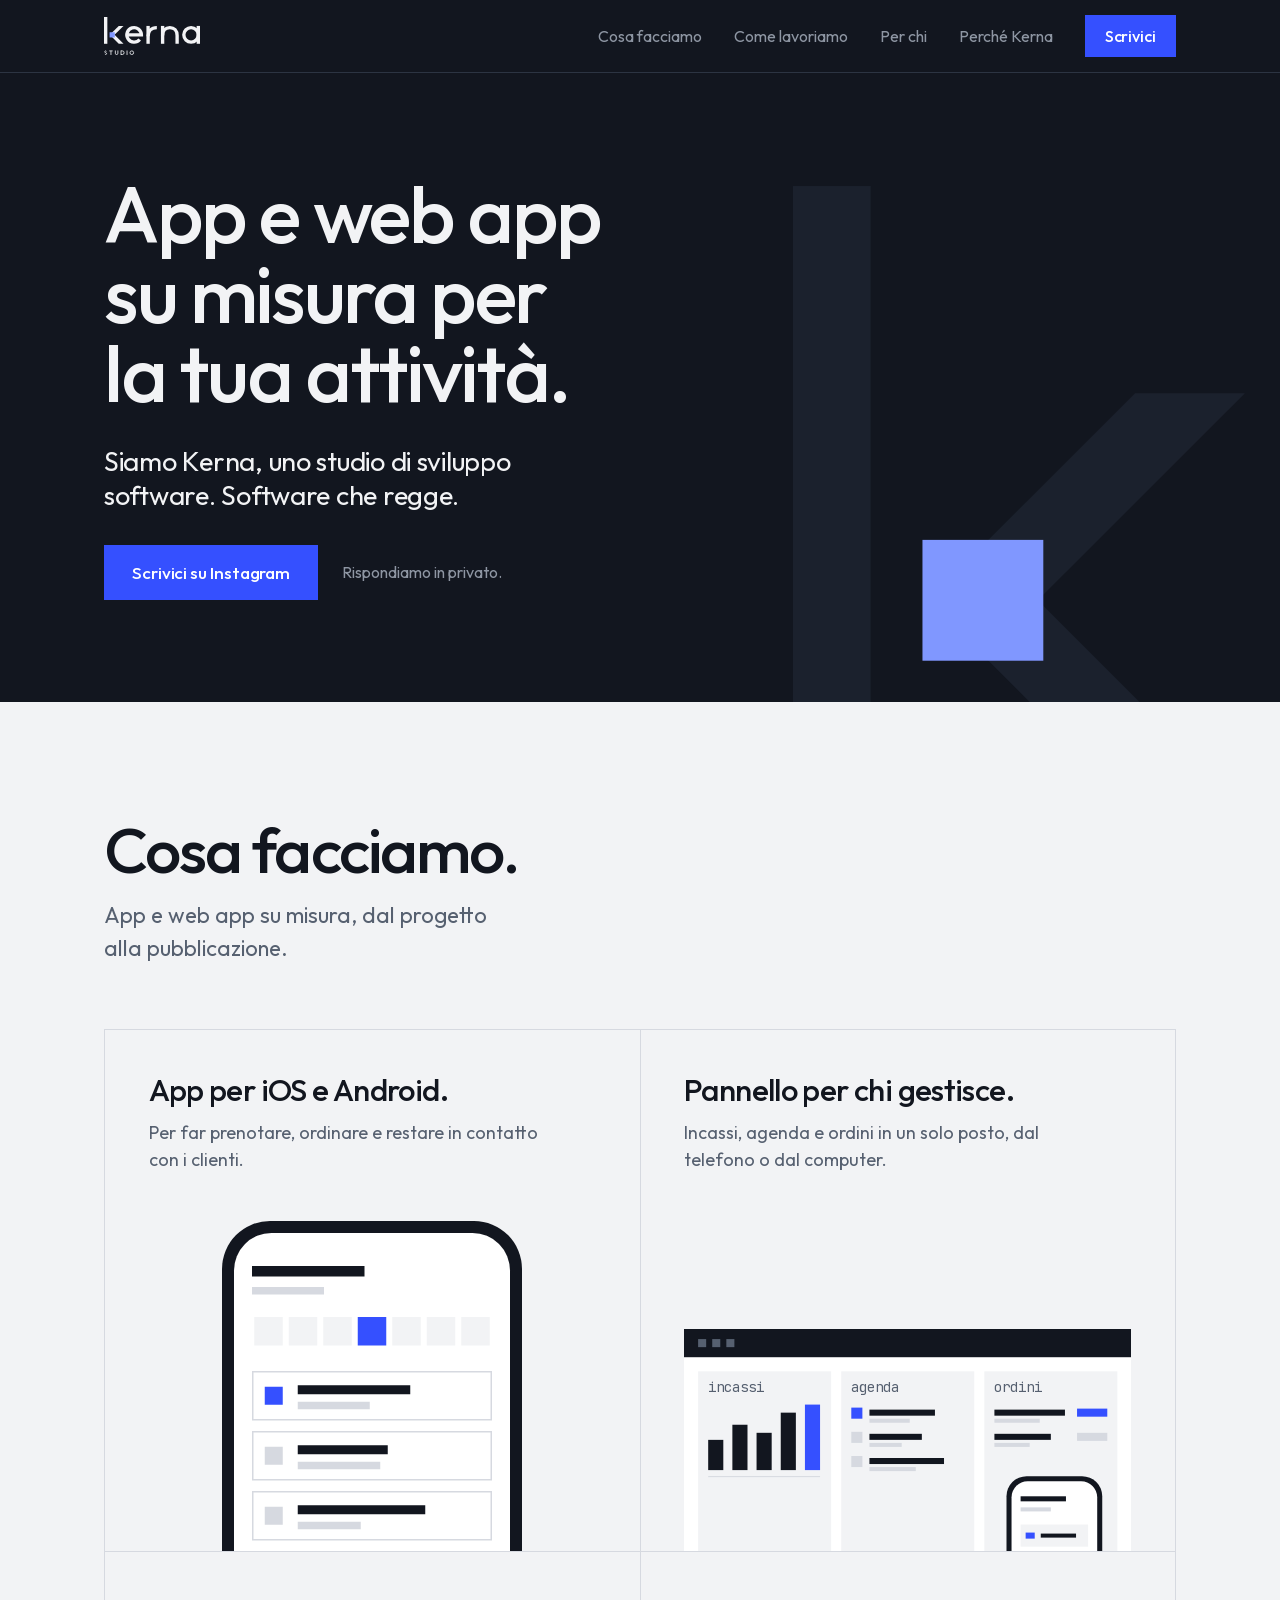
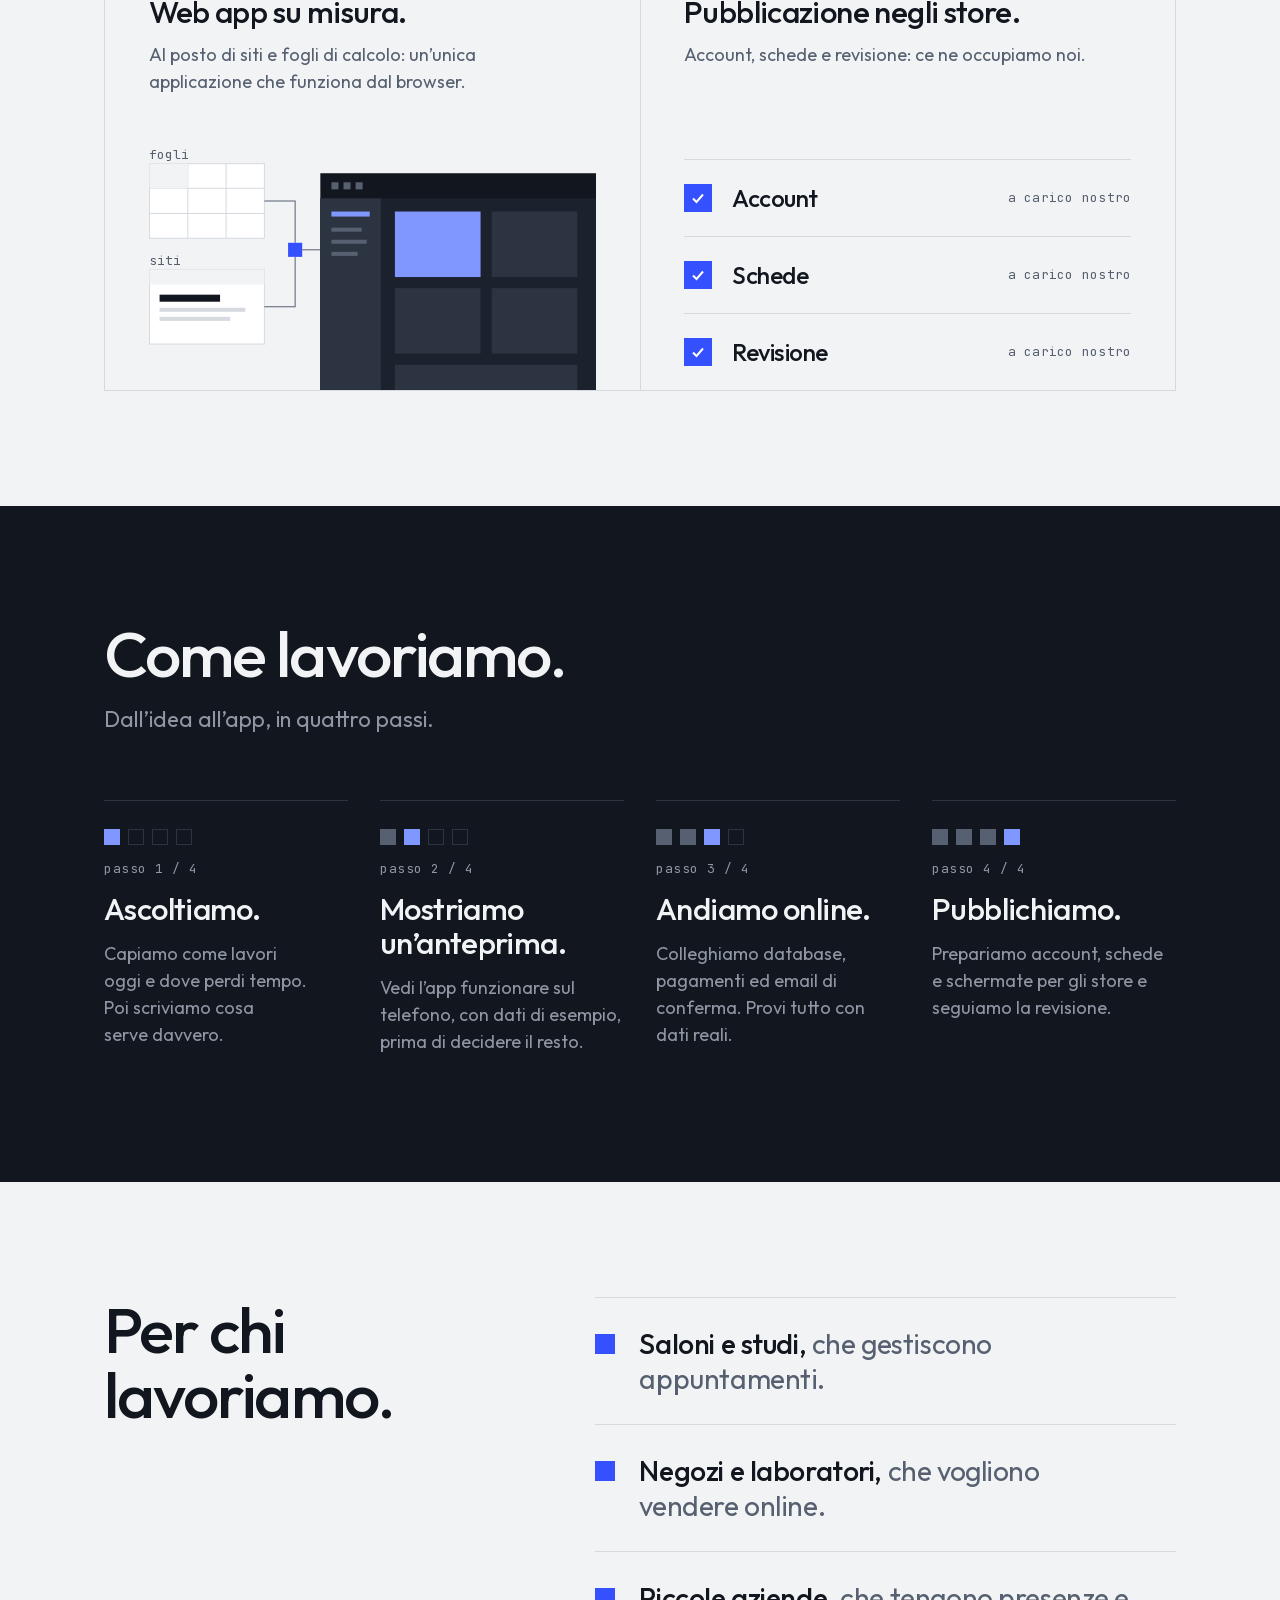
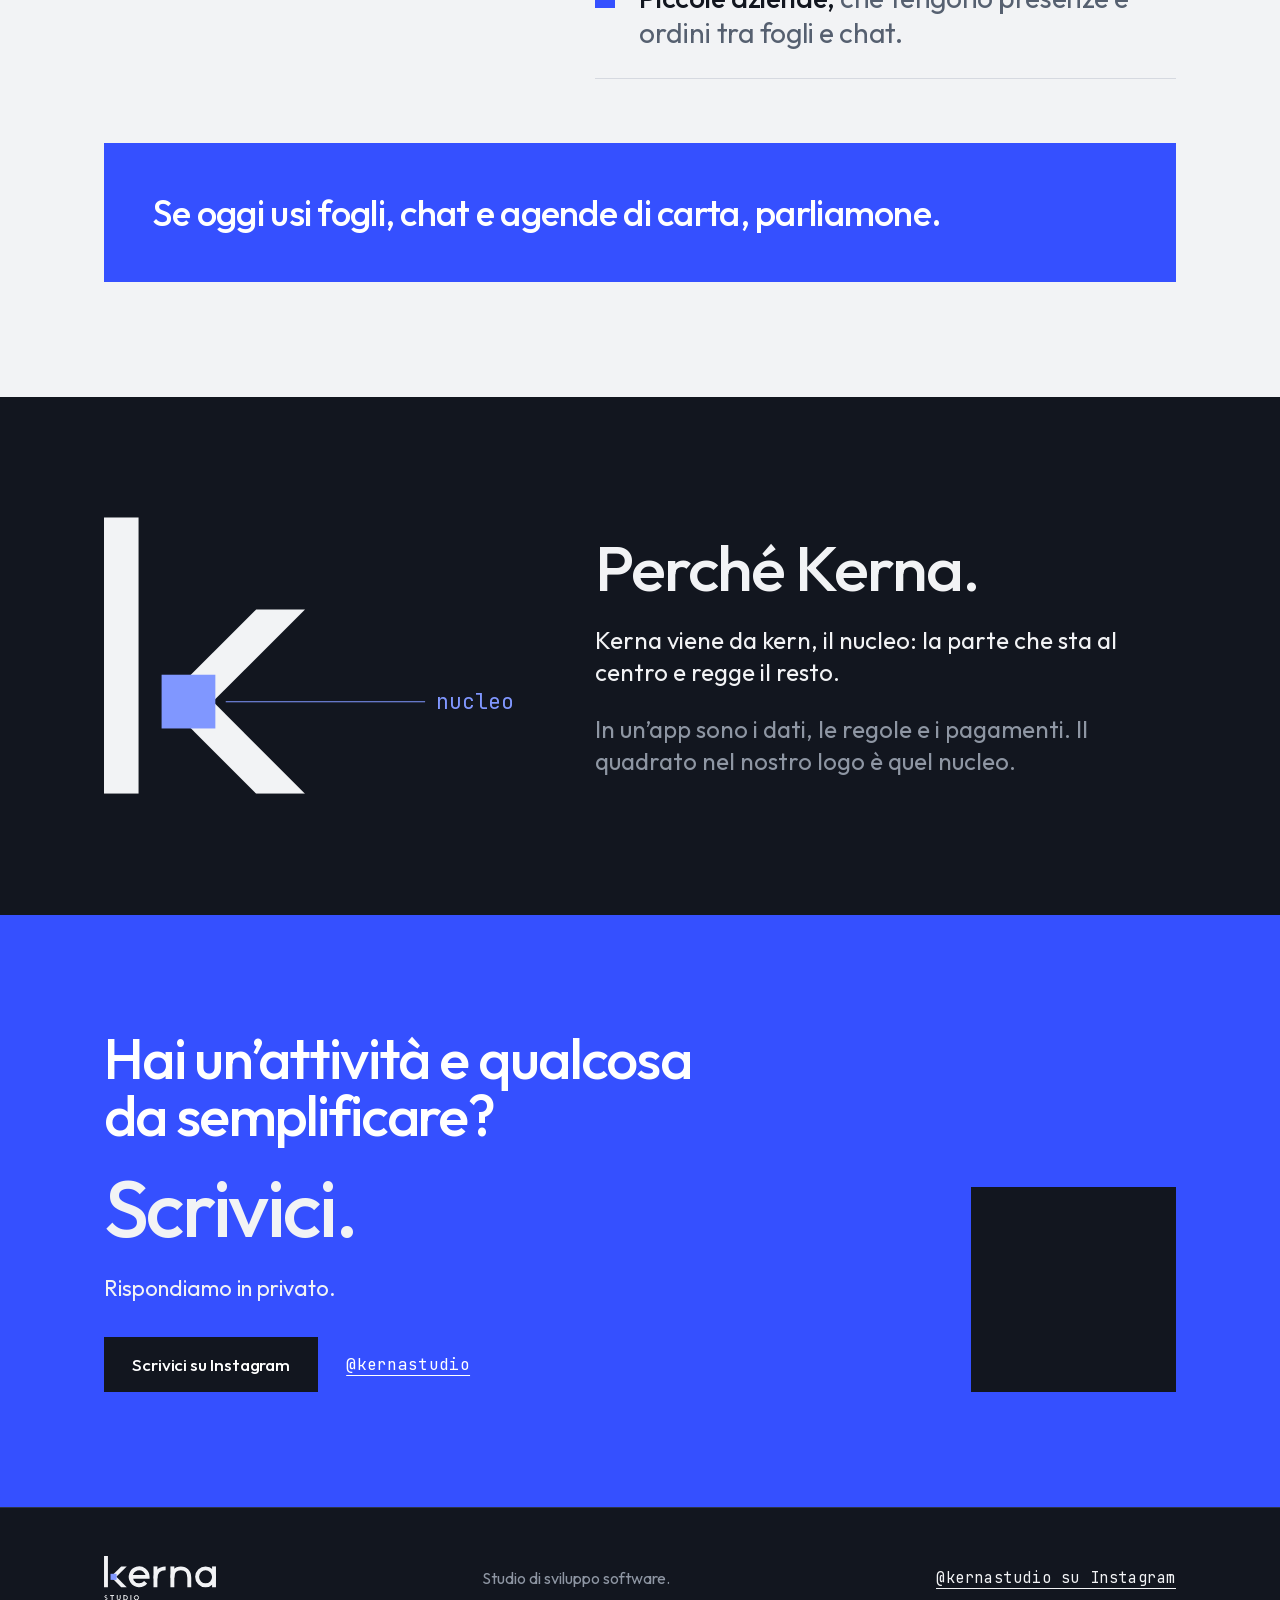
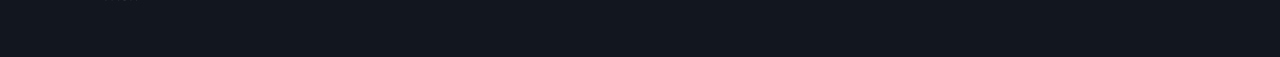
==== public/index.html @ 1bee56f5 "Sposta il sito in public/ e aggiunge la configurazione per Cloudflare Il deploy su Cloudflare (npx w" ====
<!doctype html>
<html lang="it">
<head>
<meta charset="utf-8">
<meta name="viewport" content="width=device-width, initial-scale=1">
<title>Kerna Studio · Sviluppo software</title>
<meta name="description" content="Kerna Studio è uno studio di sviluppo software. Costruiamo app e web app su misura per la tua attività.">
<meta name="theme-color" content="#12161F">
<link rel="icon" href="favicon.svg" type="image/svg+xml">
<link rel="icon" href="favicon-32.png" sizes="32x32" type="image/png">
<link rel="apple-touch-icon" href="apple-touch-icon.png">
<meta property="og:type" content="website">
<meta property="og:locale" content="it_IT">
<meta property="og:site_name" content="Kerna Studio">
<meta property="og:title" content="Kerna Studio · Sviluppo software">
<meta property="og:description" content="Kerna Studio è uno studio di sviluppo software. Costruiamo app e web app su misura per la tua attività.">
<link rel="canonical" href="https://kernastudio.com/">
<meta property="og:url" content="https://kernastudio.com/">
<meta property="og:image" content="https://kernastudio.com/og.png">
<meta property="og:image:width" content="1200">
<meta property="og:image:height" content="630">
<meta name="twitter:card" content="summary_large_image">
<link rel="preload" href="fonts/outfit-400.woff" as="font" type="font/woff" crossorigin>
<link rel="preload" href="fonts/outfit-500.woff" as="font" type="font/woff" crossorigin>
<link rel="stylesheet" href="style.css">
</head>
<body>
<svg width="0" height="0" style="position:absolute" aria-hidden="true" focusable="false">
<symbol id="k" viewBox="0 0 52.36 72">
<rect x="0" y="0" width="9" height="72" fill="currentColor"/>
<polygon points="39.64,24 52.36,24 28.36,48 15.64,48" fill="currentColor"/>
<polygon points="39.64,72 52.36,72 28.36,48 15.64,48" fill="currentColor"/>
<rect x="15" y="41" width="14" height="14" style="fill:var(--nucleo,#8097FF)"/>
</symbol>
<symbol id="logo" viewBox="0 0 258 102">
<rect x="0" y="0" width="9" height="72" fill="currentColor"/>
<polygon points="39.64,24 52.36,24 28.36,48 15.64,48" fill="currentColor"/>
<polygon points="39.64,72 52.36,72 28.36,48 15.64,48" fill="currentColor"/>
<rect x="15" y="41" width="14" height="14" style="fill:var(--nucleo,#8097FF)"/>
<path transform="translate(57 0)" d="M4.5 48H43.5A19.5 19.5 0 1 0 38.94 60.53" fill="none" stroke="currentColor" stroke-width="9"/>
<g transform="translate(114 0)"><rect x="0" y="24" width="9" height="48" fill="currentColor"/><path d="M4.5 52C4.5 38.5 12.5 28.5 28 28.5" fill="none" stroke="currentColor" stroke-width="9"/></g>
<g transform="translate(153 0)"><rect x="0" y="24" width="9" height="48" fill="currentColor"/><path d="M4.5 50C4.5 36 12.5 28.5 24 28.5C35.5 28.5 43.5 36 43.5 50V72" fill="none" stroke="currentColor" stroke-width="9"/></g>
<g transform="translate(210 0)"><circle cx="24" cy="48" r="19.5" fill="none" stroke="currentColor" stroke-width="9"/><rect x="39" y="24" width="9" height="48" fill="currentColor"/></g>
<g transform="translate(0 90)">
<g transform="translate(0 0)"><path d="M6.62 2.33A2.45 2.45 0 1 0 4.5 6A2.45 2.45 0 1 1 2.38 9.675" fill="none" stroke="currentColor" stroke-width="2.2"/></g>
<g transform="translate(14.2 0)"><path d="M0 1.1H9M4.5 1.1V12" fill="none" stroke="currentColor" stroke-width="2.2"/></g>
<g transform="translate(29.4 0)"><path d="M1.1 0V7.5A3.4 3.4 0 0 0 7.9 7.5V0" fill="none" stroke="currentColor" stroke-width="2.2"/></g>
<g transform="translate(44.6 0)"><path d="M1.1 0V12M1.1 1.1H4.5A4.9 4.9 0 0 1 4.5 10.9H1.1" fill="none" stroke="currentColor" stroke-width="2.2"/></g>
<g transform="translate(60.8 0)"><path d="M1.1 0V12" fill="none" stroke="currentColor" stroke-width="2.2"/></g>
<g transform="translate(69.2 0)"><circle cx="5.5" cy="6" r="4.9" fill="none" stroke="currentColor" stroke-width="2.2"/></g>
</g>
</symbol>
</svg>

<header class="top">
<div class="wrap bar">
<a class="brand" href="#inizio" aria-label="Kerna Studio, torna all’inizio"><svg viewBox="0 0 258 102" aria-hidden="true"><use href="#logo"/></svg></a>
<nav class="nav" aria-label="Sezioni">
<a href="#servizi">Cosa facciamo</a>
<a href="#metodo">Come lavoriamo</a>
<a href="#per-chi">Per chi</a>
<a href="#perche">Perché Kerna</a>
</nav>
<a class="btn btn-sm" href="https://ig.me/m/kernastudio" target="_blank" rel="noopener">Scrivici</a>
</div>
</header>

<main id="inizio">

<section class="hero dark" aria-labelledby="t-hero">
<div class="wrap hero-grid">
<div class="hero-copy">
<h1 id="t-hero">App e web app su misura per la tua attività.</h1>
<p class="lead">Siamo Kerna, uno studio di sviluppo software. Software che regge.</p>
<div class="actions">
<a class="btn" href="https://ig.me/m/kernastudio" target="_blank" rel="noopener">Scrivici su Instagram</a>
<span class="note">Rispondiamo in privato.</span>
</div>
</div>
<div class="hero-fig" aria-hidden="true"><svg viewBox="0 0 52.36 72"><use href="#k"/></svg></div>
</div>
</section>

<section id="servizi" class="light sec" aria-labelledby="t-servizi">
<div class="wrap">
<div class="sec-head">
<h2 id="t-servizi">Cosa facciamo.</h2>
<p class="sub">App e web app su misura, dal progetto alla pubblicazione.</p>
</div>
<div class="grid4">

<article class="svc">
<h3>App per iOS e Android.</h3>
<p>Per far prenotare, ordinare e restare in contatto con i clienti.</p>
<svg class="fig fig-phone" viewBox="0 0 400 440" aria-hidden="true">
<rect x="0" y="0" width="400" height="720" rx="64" fill="#12161F"/>
<rect x="16" y="16" width="368" height="720" rx="50" fill="#FFFFFF"/>
<rect x="40" y="60" width="150" height="14" fill="#12161F"/>
<rect x="40" y="88" width="96" height="10" fill="#D6D9E0"/>
<g fill="#F2F3F5"><rect x="43" y="128" width="38" height="38"/><rect x="89" y="128" width="38" height="38"/><rect x="135" y="128" width="38" height="38"/><rect x="181" y="128" width="38" height="38" fill="#3550FF"/><rect x="227" y="128" width="38" height="38"/><rect x="273" y="128" width="38" height="38"/><rect x="319" y="128" width="38" height="38"/></g>
<g fill="none" stroke="#D6D9E0" stroke-width="2"><rect x="41" y="201" width="318" height="64"/><rect x="41" y="281" width="318" height="64"/><rect x="41" y="361" width="318" height="64"/></g>
<rect x="57" y="221" width="24" height="24" fill="#3550FF"/><rect x="57" y="301" width="24" height="24" fill="#D6D9E0"/><rect x="57" y="381" width="24" height="24" fill="#D6D9E0"/>
<g fill="#12161F"><rect x="101" y="219" width="150" height="12"/><rect x="101" y="299" width="120" height="12"/><rect x="101" y="379" width="170" height="12"/></g>
<g fill="#D6D9E0"><rect x="101" y="241" width="96" height="10"/><rect x="101" y="321" width="110" height="10"/><rect x="101" y="401" width="84" height="10"/></g>
</svg>
</article>

<article class="svc">
<h3>Pannello per chi gestisce.</h3>
<p>Incassi, agenda e ordini in un solo posto, dal telefono o dal computer.</p>
<svg class="fig fig-wide" viewBox="0 0 888 440" aria-hidden="true">
<rect x="0" y="0" width="888" height="700" fill="#12161F"/>
<rect x="28" y="20" width="16" height="16" fill="#566070"/><rect x="56" y="20" width="16" height="16" fill="#566070"/><rect x="84" y="20" width="16" height="16" fill="#566070"/>
<rect x="0" y="56" width="888" height="700" fill="#FFFFFF"/>
<rect x="28" y="84" width="264" height="700" fill="#F2F3F5"/><rect x="312" y="84" width="264" height="700" fill="#F2F3F5"/><rect x="596" y="84" width="264" height="700" fill="#F2F3F5"/>
<g font-family="'JetBrains Mono', ui-monospace, monospace" font-size="28" fill="#566070"><text x="48" y="126">incassi</text><text x="332" y="126">agenda</text><text x="616" y="126">ordini</text></g>
<g fill="#12161F"><rect x="48" y="220" width="30" height="60"/><rect x="96" y="190" width="30" height="90"/><rect x="144" y="206" width="30" height="74"/><rect x="192" y="166" width="30" height="114"/></g>
<rect x="240" y="150" width="30" height="130" fill="#3550FF"/>
<rect x="48" y="292" width="222" height="2" fill="#D6D9E0"/>
<rect x="332" y="156" width="22" height="22" fill="#3550FF"/><rect x="332" y="204" width="22" height="22" fill="#D6D9E0"/><rect x="332" y="252" width="22" height="22" fill="#D6D9E0"/>
<g fill="#12161F"><rect x="368" y="160" width="130" height="12"/><rect x="368" y="208" width="104" height="12"/><rect x="368" y="256" width="148" height="12"/></g>
<g fill="#D6D9E0"><rect x="368" y="178" width="80" height="8"/><rect x="368" y="226" width="64" height="8"/><rect x="368" y="274" width="92" height="8"/></g>
<g fill="#12161F"><rect x="616" y="160" width="140" height="12"/><rect x="616" y="208" width="112" height="12"/></g>
<g fill="#D6D9E0"><rect x="616" y="178" width="90" height="8"/><rect x="616" y="226" width="70" height="8"/></g>
<rect x="780" y="158" width="60" height="16" fill="#3550FF"/><rect x="780" y="206" width="60" height="16" fill="#D6D9E0"/>
<g transform="translate(640 292)">
<rect x="-8" y="-8" width="206" height="700" rx="46" fill="#F2F3F5"/>
<rect x="0" y="0" width="190" height="700" rx="40" fill="#12161F"/>
<rect x="10" y="10" width="170" height="700" rx="32" fill="#FFFFFF"/>
<rect x="28" y="40" width="90" height="10" fill="#12161F"/><rect x="28" y="62" width="60" height="8" fill="#D6D9E0"/>
<rect x="28" y="96" width="134" height="44" fill="#F2F3F5"/><rect x="38" y="112" width="18" height="12" fill="#3550FF"/><rect x="68" y="114" width="70" height="8" fill="#12161F"/>
</g>
</svg>
</article>

<article class="svc">
<h3>Web app su misura.</h3>
<p>Al posto di siti e fogli di calcolo: un’unica applicazione che funziona dal browser.</p>
<svg class="fig fig-wide" viewBox="0 -20 888 490" aria-hidden="true">
<rect x="1" y="21" width="228" height="148" fill="#FFFFFF" stroke="#D6D9E0" stroke-width="2"/>
<g stroke="#D6D9E0" stroke-width="2"><path d="M1 70H229M1 120H229M77 21V169M153 21V169"/></g>
<rect x="1" y="21" width="76" height="49" fill="#F2F3F5"/>
<text x="0" y="12" font-family="'JetBrains Mono', ui-monospace, monospace" font-size="26" fill="#566070">fogli</text>
<rect x="1" y="231" width="228" height="148" fill="#FFFFFF" stroke="#D6D9E0" stroke-width="2"/>
<rect x="1" y="231" width="228" height="30" fill="#F2F3F5"/>
<rect x="21" y="281" width="120" height="14" fill="#12161F"/><rect x="21" y="307" width="170" height="8" fill="#D6D9E0"/><rect x="21" y="325" width="140" height="8" fill="#D6D9E0"/>
<text x="0" y="222" font-family="'JetBrains Mono', ui-monospace, monospace" font-size="26" fill="#566070">siti</text>
<g fill="none" stroke="#566070" stroke-width="2"><path d="M229 95H290V178"/><path d="M229 305H290V206"/><path d="M304 192H340"/></g>
<rect x="276" y="178" width="28" height="28" fill="#3550FF"/>
<rect x="340" y="40" width="548" height="500" fill="#12161F"/>
<rect x="362" y="58" width="14" height="14" fill="#566070"/><rect x="386" y="58" width="14" height="14" fill="#566070"/><rect x="410" y="58" width="14" height="14" fill="#566070"/>
<rect x="340" y="90" width="548" height="500" fill="#1B212D"/>
<rect x="340" y="90" width="120" height="500" fill="#2C3442"/>
<rect x="362" y="116" width="76" height="10" fill="#8097FF"/><rect x="362" y="148" width="60" height="8" fill="#566070"/><rect x="362" y="172" width="70" height="8" fill="#566070"/><rect x="362" y="196" width="52" height="8" fill="#566070"/>
<rect x="488" y="116" width="170" height="130" fill="#8097FF"/><rect x="680" y="116" width="170" height="130" fill="#2C3442"/>
<rect x="488" y="268" width="170" height="130" fill="#2C3442"/><rect x="680" y="268" width="170" height="130" fill="#2C3442"/>
<rect x="488" y="420" width="362" height="130" fill="#2C3442"/>
</svg>
</article>

<article class="svc">
<h3>Pubblicazione negli store.</h3>
<p>Account, schede e revisione: ce ne occupiamo noi.</p>
<ul class="checks">
<li><span class="box"><svg width="16" height="16" viewBox="0 0 16 16" aria-hidden="true"><path d="M3 8.5 6.5 12 13 4.5" fill="none" stroke="#fff" stroke-width="2"/></svg></span>Account<span class="mono">a carico nostro</span></li>
<li><span class="box"><svg width="16" height="16" viewBox="0 0 16 16" aria-hidden="true"><path d="M3 8.5 6.5 12 13 4.5" fill="none" stroke="#fff" stroke-width="2"/></svg></span>Schede<span class="mono">a carico nostro</span></li>
<li><span class="box"><svg width="16" height="16" viewBox="0 0 16 16" aria-hidden="true"><path d="M3 8.5 6.5 12 13 4.5" fill="none" stroke="#fff" stroke-width="2"/></svg></span>Revisione<span class="mono">a carico nostro</span></li>
</ul>
</article>

</div>
</div>
</section>

<section id="metodo" class="dark sec" aria-labelledby="t-metodo">
<div class="wrap">
<div class="sec-head">
<h2 id="t-metodo">Come lavoriamo.</h2>
<p class="sub">Dall’idea all’app, in quattro passi.</p>
</div>
<ol class="steps">
<li>
<div class="marks" aria-hidden="true"><i class="now"></i><i></i><i></i><i></i></div>
<span class="mono">passo 1 / 4</span>
<h3>Ascoltiamo.</h3>
<p>Capiamo come lavori oggi e dove perdi tempo. Poi scriviamo cosa serve davvero.</p>
</li>
<li>
<div class="marks" aria-hidden="true"><i class="done"></i><i class="now"></i><i></i><i></i></div>
<span class="mono">passo 2 / 4</span>
<h3>Mostriamo un’anteprima.</h3>
<p>Vedi l’app funzionare sul telefono, con dati di esempio, prima di decidere il resto.</p>
</li>
<li>
<div class="marks" aria-hidden="true"><i class="done"></i><i class="done"></i><i class="now"></i><i></i></div>
<span class="mono">passo 3 / 4</span>
<h3>Andiamo online.</h3>
<p>Colleghiamo database, pagamenti ed email di conferma. Provi tutto con dati reali.</p>
</li>
<li>
<div class="marks" aria-hidden="true"><i class="done"></i><i class="done"></i><i class="done"></i><i class="now"></i></div>
<span class="mono">passo 4 / 4</span>
<h3>Pubblichiamo.</h3>
<p>Prepariamo account, schede e schermate per gli store e seguiamo la revisione.</p>
</li>
</ol>
</div>
</section>

<section id="per-chi" class="light sec" aria-labelledby="t-perchi">
<div class="wrap two">
<h2 id="t-perchi">Per chi lavoriamo.</h2>
<ul class="who">
<li><span class="sq" aria-hidden="true"></span><p><strong>Saloni e studi,</strong> che gestiscono appuntamenti.</p></li>
<li><span class="sq" aria-hidden="true"></span><p><strong>Negozi e laboratori,</strong> che vogliono vendere online.</p></li>
<li><span class="sq" aria-hidden="true"></span><p><strong>Piccole aziende,</strong> che tengono presenze e ordini tra fogli e chat.</p></li>
</ul>
</div>
<div class="wrap"><p class="band">Se oggi usi fogli, chat e agende di carta, parliamone.</p></div>
</section>

<section id="perche" class="dark sec" aria-labelledby="t-perche">
<div class="wrap two why">
<div class="why-copy">
<h2 id="t-perche">Perché Kerna.</h2>
<p>Kerna viene da kern, il nucleo: la parte che sta al centro e regge il resto.</p>
<p>In un’app sono i dati, le regole e i pagamenti. Il quadrato nel nostro logo è quel nucleo.</p>
</div>
<div class="why-fig">
<svg viewBox="0 0 780 540" role="img" aria-label="La k di Kerna, bianca su grafite, con un quadrato azzurro all’incrocio: il nucleo">
<g transform="translate(0 10) scale(7.222)"><use href="#k" width="52.36" height="72"/></g>
<path d="M229 357H604" fill="none" stroke="#8097FF" stroke-width="2"/>
<text x="624" y="370" font-family="'JetBrains Mono', ui-monospace, monospace" font-size="40" fill="#8097FF">nucleo</text>
</svg>
</div>
</div>
</section>

<section id="contatti" class="cta sec" aria-labelledby="t-contatti">
<div class="wrap cta-grid">
<div class="cta-copy">
<h2 id="t-contatti">Hai un’attività e qualcosa da semplificare?</h2>
<p class="big">Scrivici.</p>
<p>Rispondiamo in privato.</p>
<div class="actions">
<a class="btn btn-dark" href="https://ig.me/m/kernastudio" target="_blank" rel="noopener">Scrivici su Instagram</a>
<a class="handle" href="https://www.instagram.com/kernastudio/" target="_blank" rel="noopener">@kernastudio</a>
</div>
</div>
<div class="cta-sq" aria-hidden="true"></div>
</div>
</section>

</main>

<footer class="foot dark">
<div class="wrap foot-grid">
<span class="logo"><svg viewBox="0 0 258 102" role="img" aria-label="Kerna Studio"><use href="#logo"/></svg></span>
<p>Studio di sviluppo software.</p>
<a class="mono" href="https://www.instagram.com/kernastudio/" target="_blank" rel="noopener">@kernastudio su Instagram</a>
</div>
<!-- Qui vanno ragione sociale, partita IVA e sede legale: sono obbligatorie per legge sul sito di un'attività. -->
</footer>

</body>
</html>
---- public/style.css ----
/* Kerna Studio · una pagina
   Layout: sezioni a tutta larghezza che alternano grafite e gesso (scuro, chiaro, scuro, chiaro, scuro), poi cobalto per il contatto.
   Le illustrazioni sbordano dal bordo della loro cella, come nei post. Un solo momento forte: la k grande in apertura. */
@font-face{font-family:'Outfit';font-weight:400;font-style:normal;font-display:swap;src:url(fonts/outfit-400.woff) format('woff')}
@font-face{font-family:'Outfit';font-weight:500;font-style:normal;font-display:swap;src:url(fonts/outfit-500.woff) format('woff')}
@font-face{font-family:'JetBrains Mono';font-weight:400;font-style:normal;font-display:swap;src:url(fonts/jetbrainsmono-400.woff) format('woff')}
@font-face{font-family:'JetBrains Mono';font-weight:500;font-style:normal;font-display:swap;src:url(fonts/jetbrainsmono-500.woff) format('woff')}

:root{
  --grafite:#12161F; --grafite-2:#1B212D; --grafite-3:#2C3442;
  --gesso:#F2F3F5; --bianco:#FFFFFF; --filetto:#D6D9E0;
  --acciaio:#566070; --nebbia:#8E96A3;
  --cobalto:#3550FF; --cobalto-hover:#2A43E6; --cobalto-chiaro:#8097FF;
  --display:'Outfit','Avenir Next','Segoe UI',system-ui,sans-serif;
  --mono:'JetBrains Mono',ui-monospace,'SFMono-Regular',Menlo,Consolas,monospace;
  --gutter:clamp(16px,5vw,72px);
  --max:1200px;
  --pad:clamp(64px,9vw,128px);
  color-scheme:light;
}
*,*::before,*::after{box-sizing:border-box}
html{-webkit-text-size-adjust:100%}
@media (prefers-reduced-motion:no-preference){html{scroll-behavior:smooth}}
body{margin:0;background:var(--grafite);color:var(--gesso);font-family:var(--display);font-size:1.125rem;line-height:1.5;font-weight:400;-webkit-font-smoothing:antialiased;text-rendering:optimizeLegibility}
svg{display:block}
a{color:inherit}
h1,h2,h3,p,ul,ol{margin:0}
ul,ol{padding:0;list-style:none}
:focus-visible{outline:3px solid var(--focus,var(--cobalto-chiaro));outline-offset:3px}

.wrap{max-width:var(--max);margin-inline:auto;padding-inline:var(--gutter)}
section[id]{scroll-margin-top:72px}

/* sezioni */
.dark{background:var(--grafite);color:var(--gesso);--focus:var(--cobalto-chiaro)}
.light{background:var(--gesso);color:var(--grafite);--focus:var(--cobalto)}
.sec{padding-block:var(--pad)}

h1,h2,h3{font-weight:500;letter-spacing:-0.03em;text-wrap:balance}
h1{font-size:clamp(2.5rem,6.2vw,5.5rem);line-height:1}
h2{font-size:clamp(2.25rem,5vw,4.25rem);line-height:1.02}
h3{font-size:clamp(1.5rem,2.4vw,2rem);line-height:1.1;letter-spacing:-0.02em}
p{text-wrap:pretty}
.mono{font-family:var(--mono);font-size:.8125rem;letter-spacing:.04em}

/* pulsanti */
.btn{display:inline-flex;align-items:center;justify-content:center;background:var(--cobalto);color:var(--bianco);font:500 1.0625rem/1 var(--display);letter-spacing:-0.005em;padding:19px 28px;text-decoration:none;border:0;cursor:pointer}
.btn:hover{background:var(--cobalto-hover)}
.btn-sm{padding:13px 20px;font-size:1rem}
.btn-dark{background:var(--grafite)}
.btn-dark:hover{background:var(--grafite-2)}

/* intestazione */
.top{position:sticky;top:env(safe-area-inset-top,0px);z-index:20;background:var(--grafite);border-bottom:1px solid var(--grafite-3);--focus:var(--cobalto-chiaro)}
.bar{display:flex;align-items:center;justify-content:space-between;gap:24px;min-height:72px}
.brand{display:block;color:var(--gesso);--nucleo:var(--cobalto-chiaro);line-height:0}
.brand svg{width:96px;height:auto}
.nav{display:flex;gap:32px;margin-left:auto;margin-right:8px}
.nav a{color:var(--nebbia);text-decoration:none;font-size:1rem}
.nav a:hover{color:var(--gesso)}
@media (max-width:900px){.nav{display:none}}

/* apertura */
.hero{position:relative;overflow:hidden;padding-top:clamp(48px,8vw,112px)}
.hero-grid{display:grid;grid-template-columns:minmax(0,1.25fr) minmax(0,.75fr);gap:32px 48px;align-items:end}
.hero-copy{display:flex;flex-direction:column;gap:32px;padding-bottom:clamp(56px,8vw,112px);max-width:46rem}
.hero .lead{font-size:clamp(1.25rem,2.1vw,1.75rem);line-height:1.25;color:var(--gesso);letter-spacing:-0.01em;max-width:30rem}
.hero .actions{display:flex;flex-wrap:wrap;align-items:center;gap:16px 24px}
.note{color:var(--nebbia);font-size:1rem}
.hero-fig{align-self:stretch;position:relative;min-height:380px;color:var(--grafite-2);--nucleo:var(--cobalto-chiaro)}
.hero-fig svg{position:absolute;right:-18%;top:2%;height:118%;width:auto;aspect-ratio:52.36/72}
@media (max-width:860px){
  .hero-grid{grid-template-columns:minmax(0,1fr)}
  .hero-copy{padding-bottom:40px}
  .hero-fig{min-height:300px}
  .hero-fig svg{right:-6%;top:0;height:115%}
}

/* cosa facciamo */
.sec-head{display:flex;flex-direction:column;gap:16px;max-width:44rem}
.sec-head .sub{font-size:clamp(1.125rem,1.8vw,1.375rem);color:var(--acciaio);max-width:34rem}
.dark .sec-head .sub{color:var(--nebbia)}
.grid4{display:grid;grid-template-columns:repeat(2,minmax(0,1fr));margin-top:clamp(40px,5vw,64px);border-top:1px solid var(--filetto);border-left:1px solid var(--filetto)}
.svc{display:flex;flex-direction:column;gap:12px;min-width:0;padding:clamp(24px,3.4vw,44px) clamp(20px,3.4vw,44px) 0;border-right:1px solid var(--filetto);border-bottom:1px solid var(--filetto);overflow:hidden}
.svc p{color:var(--acciaio);max-width:26rem}
.svc .fig{margin-top:auto;padding-top:36px;width:100%;height:auto;margin-inline:auto}
.svc .fig-phone{max-width:300px}
.svc .fig-wide{max-width:560px}
.checks{margin-top:auto;padding-top:36px}
.checks li{display:flex;align-items:center;gap:20px;padding:20px 0;border-top:1px solid var(--filetto);font-size:1.5rem;font-weight:500;letter-spacing:-0.02em;color:var(--grafite)}
.checks li:last-child{border-bottom:0}
.checks .box{flex:none;width:28px;height:28px;background:var(--cobalto);display:grid;place-items:center}
.checks .mono{margin-left:auto;font-weight:400;color:var(--acciaio);letter-spacing:.02em}
@media (max-width:860px){
  .grid4{grid-template-columns:minmax(0,1fr)}
}

/* come lavoriamo */
.steps{display:grid;grid-template-columns:repeat(4,minmax(0,1fr));gap:0 32px;margin-top:clamp(40px,5vw,64px)}
.steps li{display:flex;flex-direction:column;gap:14px;padding-top:28px;padding-bottom:12px;border-top:1px solid var(--grafite-3)}
.steps p{color:var(--nebbia)}
.marks{display:flex;gap:8px;align-items:center}
.marks i{width:16px;height:16px;border:1.5px solid var(--grafite-3);display:block}
.marks i.done{background:var(--acciaio);border-color:var(--acciaio)}
.marks i.now{background:var(--cobalto-chiaro);border-color:var(--cobalto-chiaro)}
.steps .mono{color:var(--nebbia)}
@media (max-width:1000px){.steps{grid-template-columns:repeat(2,minmax(0,1fr));gap:24px 32px}}
@media (max-width:560px){.steps{grid-template-columns:minmax(0,1fr)}}

/* per chi lavoriamo */
.two{display:grid;grid-template-columns:minmax(0,5fr) minmax(0,7fr);gap:40px clamp(40px,6vw,88px);align-items:start}
.who{border-top:1px solid var(--filetto)}
.who li{display:flex;align-items:flex-start;gap:24px;padding:28px 0;border-bottom:1px solid var(--filetto)}
.who .sq{flex:none;width:20px;height:20px;margin-top:.5rem;background:var(--cobalto)}
.who p{font-size:clamp(1.25rem,2.2vw,1.75rem);line-height:1.25;letter-spacing:-0.015em;color:var(--acciaio)}
.who strong{font-weight:500;color:var(--grafite)}
.band{margin-top:clamp(40px,5vw,64px);background:var(--cobalto);color:var(--bianco);padding:clamp(28px,4vw,48px);font-size:clamp(1.5rem,2.8vw,2.25rem);line-height:1.2;font-weight:500;letter-spacing:-0.02em;text-wrap:balance}
@media (max-width:860px){.two{grid-template-columns:minmax(0,1fr)}}

/* perché kerna */
.why{align-items:center}
.why-fig{color:var(--gesso);--nucleo:var(--cobalto-chiaro);order:-1}
.why-fig svg{width:100%;max-width:640px;height:auto}
.why-copy{display:flex;flex-direction:column;gap:24px;max-width:34rem}
.why-copy p{font-size:clamp(1.25rem,2vw,1.5rem);line-height:1.35;color:var(--gesso)}
.why-copy p+p{color:var(--nebbia)}
@media (max-width:860px){.why-fig{order:0}}

/* contatto */
.cta{background:var(--cobalto);color:var(--bianco);position:relative;overflow:hidden;--focus:var(--bianco)}
.cta-grid{display:grid;grid-template-columns:minmax(0,1fr) auto;gap:32px 48px;align-items:end}
.cta-copy{display:flex;flex-direction:column;gap:24px;max-width:46rem}
.cta h2{font-size:clamp(2rem,4.4vw,3.75rem)}
.cta .big{font-size:clamp(2.5rem,6.2vw,5.5rem);line-height:1;font-weight:500;letter-spacing:-0.03em}
.cta p{color:var(--gesso);font-size:clamp(1.125rem,1.8vw,1.375rem)}
.cta .actions{display:flex;flex-wrap:wrap;align-items:center;gap:16px 28px;margin-top:8px}
.handle{font-family:var(--mono);font-size:1rem;letter-spacing:.02em;color:var(--bianco);text-underline-offset:.3em}
.cta-sq{width:clamp(96px,16vw,220px);aspect-ratio:1;background:var(--grafite)}
@media (max-width:700px){.cta-grid{grid-template-columns:minmax(0,1fr)}.cta-sq{justify-self:end}}

/* piè di pagina */
.foot{padding-block:48px 56px;border-top:1px solid var(--grafite-3)}
.foot-grid{display:flex;flex-wrap:wrap;align-items:center;justify-content:space-between;gap:24px 48px}
.foot .logo{color:var(--gesso);--nucleo:var(--cobalto-chiaro)}
.foot .logo svg{width:112px;height:auto}
.foot p{color:var(--nebbia);font-size:1rem}
.foot a{color:var(--gesso);text-underline-offset:.3em}
.foot .mono{font-size:.9375rem}
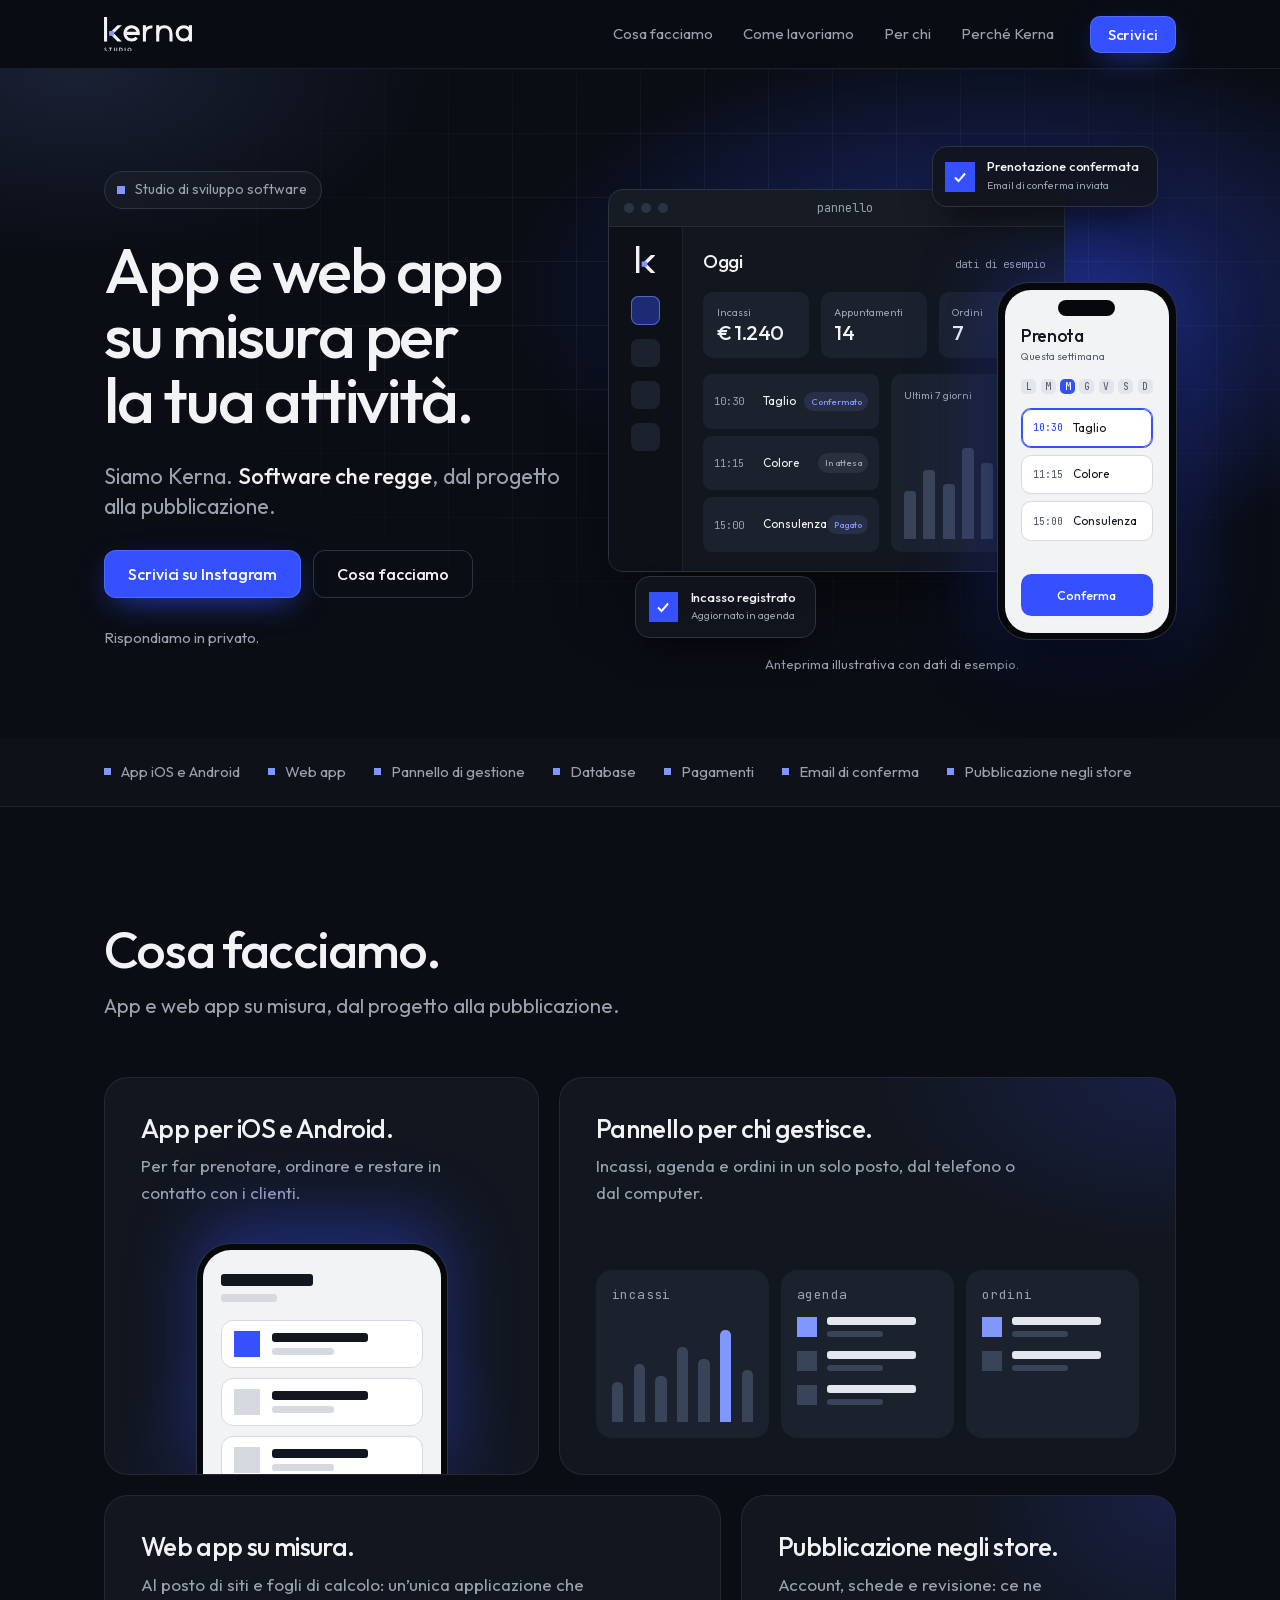
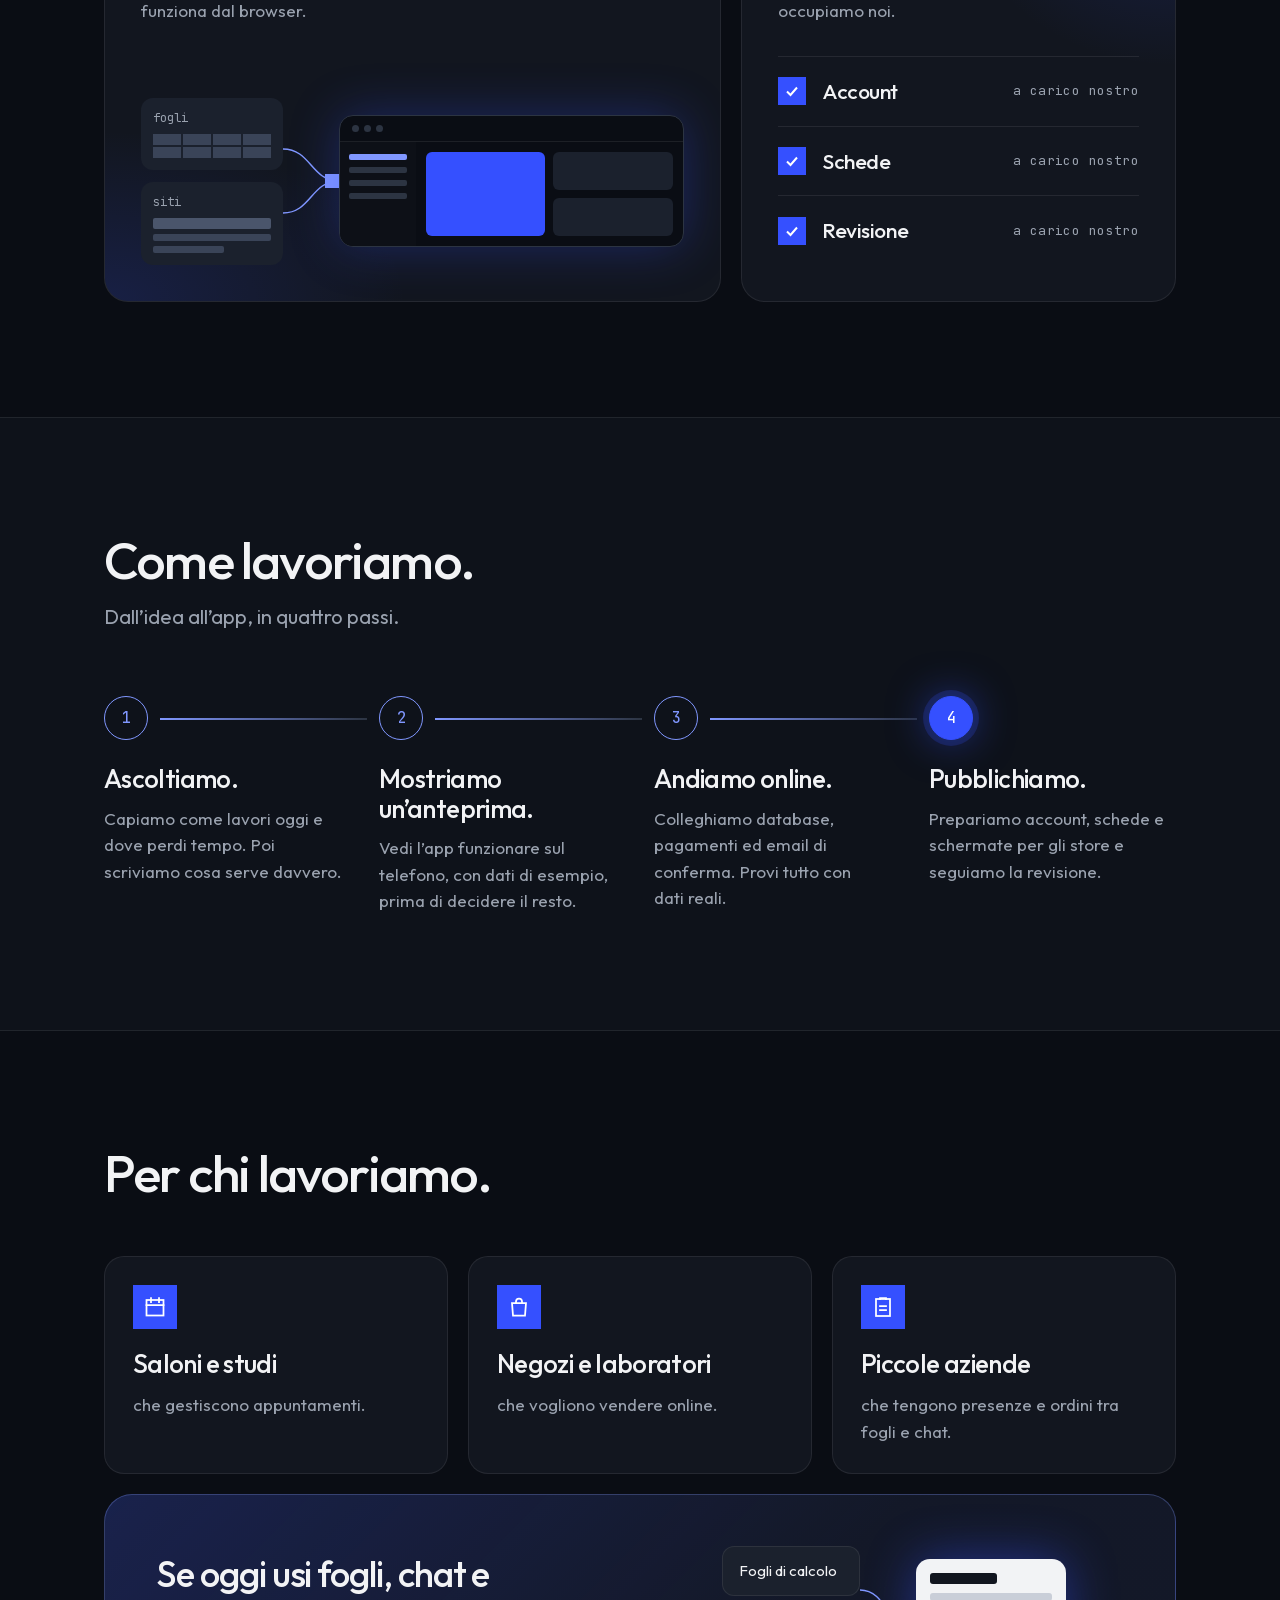
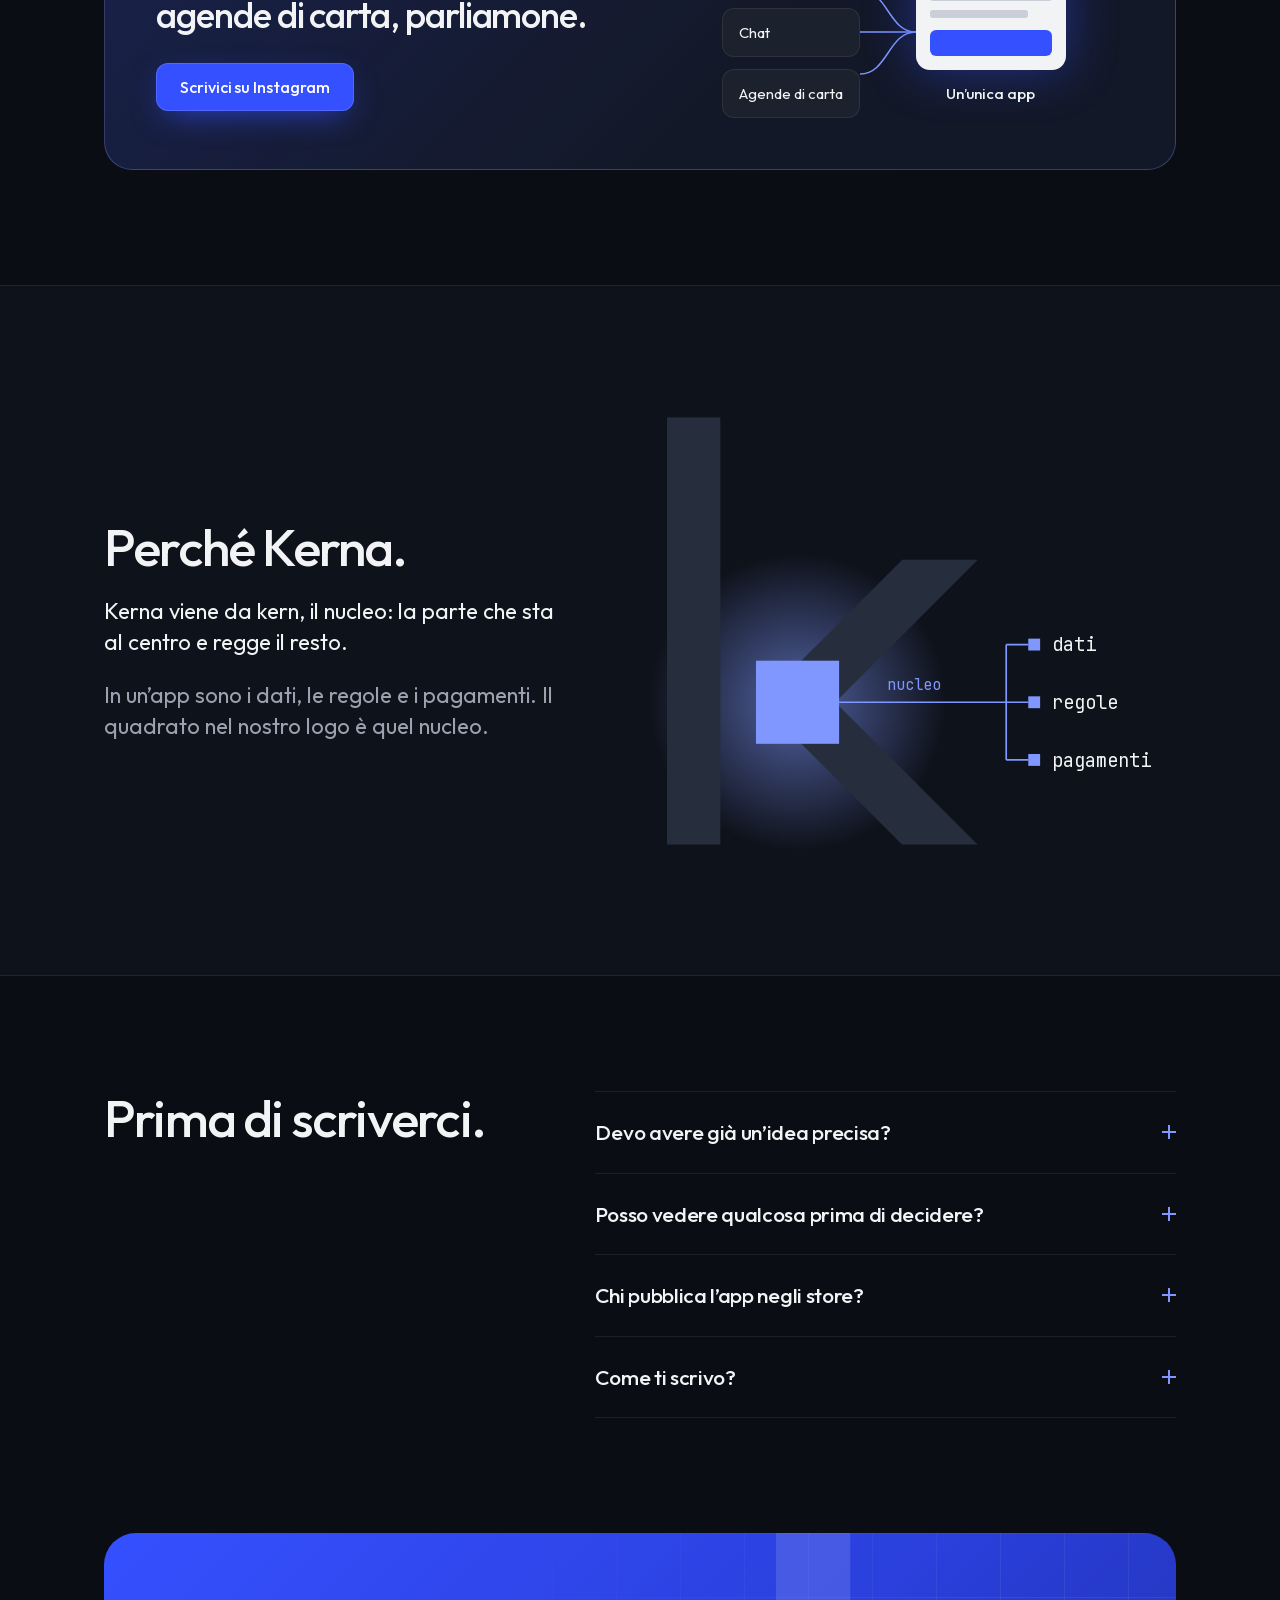
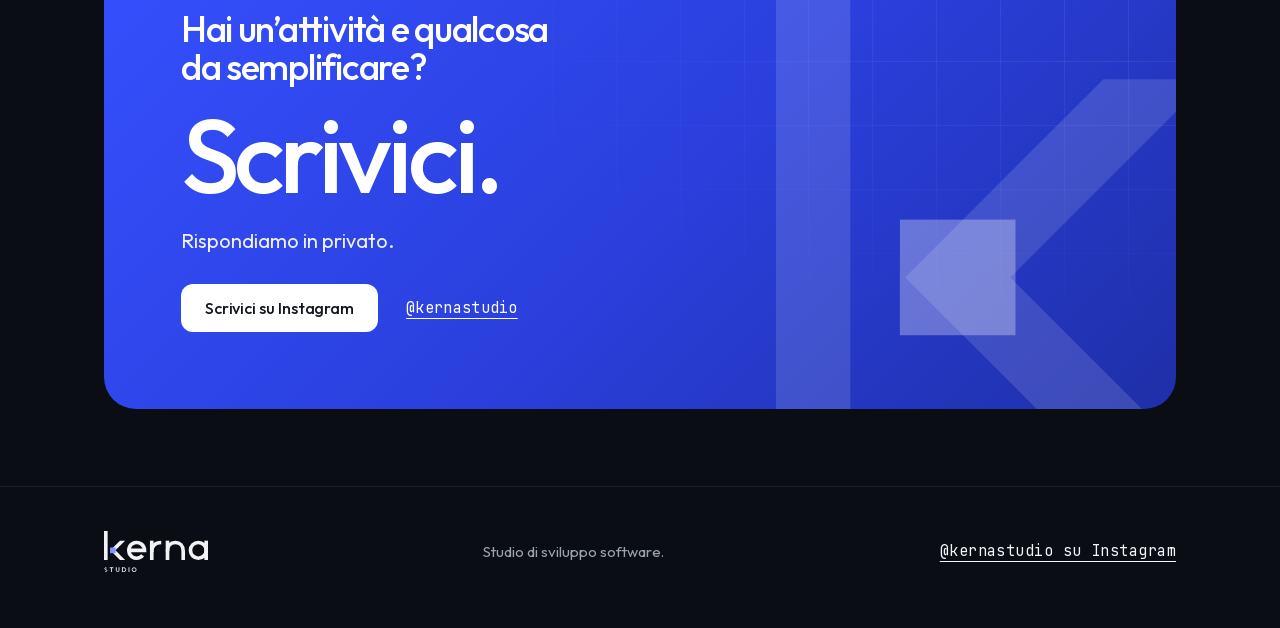
==== commit 8528402c: "Aggiunge la versione 2 del sito con design da servizi tech Nuovo layout scuro con anteprima del prod" ====
--- a/public/index.html
+++ b/public/index.html
@@ -5,7 +5,7 @@
 <meta name="viewport" content="width=device-width, initial-scale=1">
 <title>Kerna Studio · Sviluppo software</title>
 <meta name="description" content="Kerna Studio è uno studio di sviluppo software. Costruiamo app e web app su misura per la tua attività.">
-<meta name="theme-color" content="#12161F">
+<meta name="theme-color" content="#0A0D14">
 <link rel="icon" href="favicon.svg" type="image/svg+xml">
 <link rel="icon" href="favicon-32.png" sizes="32x32" type="image/png">
 <link rel="apple-touch-icon" href="apple-touch-icon.png">
@@ -14,9 +14,9 @@
 <meta property="og:site_name" content="Kerna Studio">
 <meta property="og:title" content="Kerna Studio · Sviluppo software">
 <meta property="og:description" content="Kerna Studio è uno studio di sviluppo software. Costruiamo app e web app su misura per la tua attività.">
-<link rel="canonical" href="https://kernastudio.com/">
-<meta property="og:url" content="https://kernastudio.com/">
-<meta property="og:image" content="https://kernastudio.com/og.png">
+<link rel="canonical" href="https://www.kernastudio.com/">
+<meta property="og:url" content="https://www.kernastudio.com/">
+<meta property="og:image" content="https://www.kernastudio.com/og.png">
 <meta property="og:image:width" content="1200">
 <meta property="og:image:height" content="630">
 <meta name="twitter:card" content="summary_large_image">
@@ -67,98 +67,134 @@
 
 <main id="inizio">
 
-<section class="hero dark" aria-labelledby="t-hero">
+<section class="hero" aria-labelledby="t-hero">
+<div class="hero-bg" aria-hidden="true"></div>
 <div class="wrap hero-grid">
 <div class="hero-copy">
+<p class="chip">Studio di sviluppo software</p>
 <h1 id="t-hero">App e web app su misura per la tua attività.</h1>
-<p class="lead">Siamo Kerna, uno studio di sviluppo software. Software che regge.</p>
+<p class="lead">Siamo Kerna. <strong>Software che regge</strong>, dal progetto alla pubblicazione.</p>
 <div class="actions">
 <a class="btn" href="https://ig.me/m/kernastudio" target="_blank" rel="noopener">Scrivici su Instagram</a>
-<span class="note">Rispondiamo in privato.</span>
-</div>
-</div>
-<div class="hero-fig" aria-hidden="true"><svg viewBox="0 0 52.36 72"><use href="#k"/></svg></div>
-</div>
-</section>
-
-<section id="servizi" class="light sec" aria-labelledby="t-servizi">
+<a class="btn btn-ghost" href="#servizi">Cosa facciamo</a>
+</div>
+<p class="note">Rispondiamo in privato.</p>
+</div>
+
+<div class="stage-wrap">
+<div class="stage" aria-hidden="true">
+<div class="win">
+<div class="win-bar"><i></i><i></i><i></i><span>pannello</span></div>
+<div class="win-body">
+<div class="side"><svg class="side-k" viewBox="0 0 52.36 72"><use href="#k"/></svg><b class="on"></b><b></b><b></b><b></b></div>
+<div class="win-main">
+<div class="win-head"><strong>Oggi</strong><em>dati di esempio</em></div>
+<div class="kpis">
+<div><small>Incassi</small><strong>€ 1.240</strong></div>
+<div><small>Appuntamenti</small><strong>14</strong></div>
+<div><small>Ordini</small><strong>7</strong></div>
+</div>
+<div class="win-cols">
+<ul class="agenda">
+<li><time>10:30</time><span>Taglio</span><b class="ok">Confermato</b></li>
+<li><time>11:15</time><span>Colore</span><b>In attesa</b></li>
+<li><time>15:00</time><span>Consulenza</span><b class="ok">Pagato</b></li>
+</ul>
+<div class="chart"><small>Ultimi 7 giorni</small><div class="bars"><i></i><i></i><i></i><i></i><i></i><i></i><i></i></div></div>
+</div>
+</div>
+</div>
+</div>
+
+<div class="phone"><div class="screen">
+<div class="ph-top"><b>Prenota</b><small>Questa settimana</small></div>
+<div class="days"><i>L</i><i>M</i><i class="on">M</i><i>G</i><i>V</i><i>S</i><i>D</i></div>
+<ul class="slots">
+<li class="on"><time>10:30</time><span>Taglio</span></li>
+<li><time>11:15</time><span>Colore</span></li>
+<li><time>15:00</time><span>Consulenza</span></li>
+</ul>
+<span class="ph-btn">Conferma</span>
+</div></div>
+
+<div class="float f1"><span class="sq"><svg viewBox="0 0 16 16"><path d="M3 8.5 6.5 12 13 4.5" fill="none" stroke="#fff" stroke-width="2"/></svg></span><div><strong>Prenotazione confermata</strong><small>Email di conferma inviata</small></div></div>
+<div class="float f2"><span class="sq"><svg viewBox="0 0 16 16"><path d="M3 8.5 6.5 12 13 4.5" fill="none" stroke="#fff" stroke-width="2"/></svg></span><div><strong>Incasso registrato</strong><small>Aggiornato in agenda</small></div></div>
+</div>
+<p class="stage-note">Anteprima illustrativa con dati di esempio.</p>
+</div>
+</div>
+</section>
+
+<div class="strip">
+<ul class="wrap strip-list" aria-label="Cosa include il lavoro">
+<li>App iOS e Android</li>
+<li>Web app</li>
+<li>Pannello di gestione</li>
+<li>Database</li>
+<li>Pagamenti</li>
+<li>Email di conferma</li>
+<li>Pubblicazione negli store</li>
+</ul>
+</div>
+
+<section id="servizi" class="sec" aria-labelledby="t-servizi">
 <div class="wrap">
 <div class="sec-head">
 <h2 id="t-servizi">Cosa facciamo.</h2>
 <p class="sub">App e web app su misura, dal progetto alla pubblicazione.</p>
 </div>
-<div class="grid4">
-
-<article class="svc">
+
+<div class="bento">
+
+<article class="tile t-app">
 <h3>App per iOS e Android.</h3>
 <p>Per far prenotare, ordinare e restare in contatto con i clienti.</p>
-<svg class="fig fig-phone" viewBox="0 0 400 440" aria-hidden="true">
-<rect x="0" y="0" width="400" height="720" rx="64" fill="#12161F"/>
-<rect x="16" y="16" width="368" height="720" rx="50" fill="#FFFFFF"/>
-<rect x="40" y="60" width="150" height="14" fill="#12161F"/>
-<rect x="40" y="88" width="96" height="10" fill="#D6D9E0"/>
-<g fill="#F2F3F5"><rect x="43" y="128" width="38" height="38"/><rect x="89" y="128" width="38" height="38"/><rect x="135" y="128" width="38" height="38"/><rect x="181" y="128" width="38" height="38" fill="#3550FF"/><rect x="227" y="128" width="38" height="38"/><rect x="273" y="128" width="38" height="38"/><rect x="319" y="128" width="38" height="38"/></g>
-<g fill="none" stroke="#D6D9E0" stroke-width="2"><rect x="41" y="201" width="318" height="64"/><rect x="41" y="281" width="318" height="64"/><rect x="41" y="361" width="318" height="64"/></g>
-<rect x="57" y="221" width="24" height="24" fill="#3550FF"/><rect x="57" y="301" width="24" height="24" fill="#D6D9E0"/><rect x="57" y="381" width="24" height="24" fill="#D6D9E0"/>
-<g fill="#12161F"><rect x="101" y="219" width="150" height="12"/><rect x="101" y="299" width="120" height="12"/><rect x="101" y="379" width="170" height="12"/></g>
-<g fill="#D6D9E0"><rect x="101" y="241" width="96" height="10"/><rect x="101" y="321" width="110" height="10"/><rect x="101" y="401" width="84" height="10"/></g>
-</svg>
+<div class="mini-phone" aria-hidden="true"><div class="mp-screen">
+<div class="mp-head"><b></b><i></i></div>
+<ul class="mp-list">
+<li><span></span><div><b></b><i></i></div></li>
+<li><span></span><div><b></b><i></i></div></li>
+<li><span></span><div><b></b><i></i></div></li>
+</ul>
+</div></div>
 </article>
 
-<article class="svc">
+<article class="tile t-panel">
 <h3>Pannello per chi gestisce.</h3>
 <p>Incassi, agenda e ordini in un solo posto, dal telefono o dal computer.</p>
-<svg class="fig fig-wide" viewBox="0 0 888 440" aria-hidden="true">
-<rect x="0" y="0" width="888" height="700" fill="#12161F"/>
-<rect x="28" y="20" width="16" height="16" fill="#566070"/><rect x="56" y="20" width="16" height="16" fill="#566070"/><rect x="84" y="20" width="16" height="16" fill="#566070"/>
-<rect x="0" y="56" width="888" height="700" fill="#FFFFFF"/>
-<rect x="28" y="84" width="264" height="700" fill="#F2F3F5"/><rect x="312" y="84" width="264" height="700" fill="#F2F3F5"/><rect x="596" y="84" width="264" height="700" fill="#F2F3F5"/>
-<g font-family="'JetBrains Mono', ui-monospace, monospace" font-size="28" fill="#566070"><text x="48" y="126">incassi</text><text x="332" y="126">agenda</text><text x="616" y="126">ordini</text></g>
-<g fill="#12161F"><rect x="48" y="220" width="30" height="60"/><rect x="96" y="190" width="30" height="90"/><rect x="144" y="206" width="30" height="74"/><rect x="192" y="166" width="30" height="114"/></g>
-<rect x="240" y="150" width="30" height="130" fill="#3550FF"/>
-<rect x="48" y="292" width="222" height="2" fill="#D6D9E0"/>
-<rect x="332" y="156" width="22" height="22" fill="#3550FF"/><rect x="332" y="204" width="22" height="22" fill="#D6D9E0"/><rect x="332" y="252" width="22" height="22" fill="#D6D9E0"/>
-<g fill="#12161F"><rect x="368" y="160" width="130" height="12"/><rect x="368" y="208" width="104" height="12"/><rect x="368" y="256" width="148" height="12"/></g>
-<g fill="#D6D9E0"><rect x="368" y="178" width="80" height="8"/><rect x="368" y="226" width="64" height="8"/><rect x="368" y="274" width="92" height="8"/></g>
-<g fill="#12161F"><rect x="616" y="160" width="140" height="12"/><rect x="616" y="208" width="112" height="12"/></g>
-<g fill="#D6D9E0"><rect x="616" y="178" width="90" height="8"/><rect x="616" y="226" width="70" height="8"/></g>
-<rect x="780" y="158" width="60" height="16" fill="#3550FF"/><rect x="780" y="206" width="60" height="16" fill="#D6D9E0"/>
-<g transform="translate(640 292)">
-<rect x="-8" y="-8" width="206" height="700" rx="46" fill="#F2F3F5"/>
-<rect x="0" y="0" width="190" height="700" rx="40" fill="#12161F"/>
-<rect x="10" y="10" width="170" height="700" rx="32" fill="#FFFFFF"/>
-<rect x="28" y="40" width="90" height="10" fill="#12161F"/><rect x="28" y="62" width="60" height="8" fill="#D6D9E0"/>
-<rect x="28" y="96" width="134" height="44" fill="#F2F3F5"/><rect x="38" y="112" width="18" height="12" fill="#3550FF"/><rect x="68" y="114" width="70" height="8" fill="#12161F"/>
-</g>
-</svg>
+<div class="panes" aria-hidden="true">
+<div class="pane"><small>incassi</small><div class="bars"><i></i><i></i><i></i><i></i><i></i><i></i><i></i></div></div>
+<div class="pane"><small>agenda</small>
+<ul class="rows">
+<li><span></span><div><b></b><i></i></div></li>
+<li><span></span><div><b></b><i></i></div></li>
+<li><span></span><div><b></b><i></i></div></li>
+</ul></div>
+<div class="pane"><small>ordini</small>
+<ul class="rows">
+<li><span></span><div><b></b><i></i></div></li>
+<li><span></span><div><b></b><i></i></div></li>
+</ul></div>
+</div>
 </article>
 
-<article class="svc">
+<article class="tile t-web">
 <h3>Web app su misura.</h3>
 <p>Al posto di siti e fogli di calcolo: un’unica applicazione che funziona dal browser.</p>
-<svg class="fig fig-wide" viewBox="0 -20 888 490" aria-hidden="true">
-<rect x="1" y="21" width="228" height="148" fill="#FFFFFF" stroke="#D6D9E0" stroke-width="2"/>
-<g stroke="#D6D9E0" stroke-width="2"><path d="M1 70H229M1 120H229M77 21V169M153 21V169"/></g>
-<rect x="1" y="21" width="76" height="49" fill="#F2F3F5"/>
-<text x="0" y="12" font-family="'JetBrains Mono', ui-monospace, monospace" font-size="26" fill="#566070">fogli</text>
-<rect x="1" y="231" width="228" height="148" fill="#FFFFFF" stroke="#D6D9E0" stroke-width="2"/>
-<rect x="1" y="231" width="228" height="30" fill="#F2F3F5"/>
-<rect x="21" y="281" width="120" height="14" fill="#12161F"/><rect x="21" y="307" width="170" height="8" fill="#D6D9E0"/><rect x="21" y="325" width="140" height="8" fill="#D6D9E0"/>
-<text x="0" y="222" font-family="'JetBrains Mono', ui-monospace, monospace" font-size="26" fill="#566070">siti</text>
-<g fill="none" stroke="#566070" stroke-width="2"><path d="M229 95H290V178"/><path d="M229 305H290V206"/><path d="M304 192H340"/></g>
-<rect x="276" y="178" width="28" height="28" fill="#3550FF"/>
-<rect x="340" y="40" width="548" height="500" fill="#12161F"/>
-<rect x="362" y="58" width="14" height="14" fill="#566070"/><rect x="386" y="58" width="14" height="14" fill="#566070"/><rect x="410" y="58" width="14" height="14" fill="#566070"/>
-<rect x="340" y="90" width="548" height="500" fill="#1B212D"/>
-<rect x="340" y="90" width="120" height="500" fill="#2C3442"/>
-<rect x="362" y="116" width="76" height="10" fill="#8097FF"/><rect x="362" y="148" width="60" height="8" fill="#566070"/><rect x="362" y="172" width="70" height="8" fill="#566070"/><rect x="362" y="196" width="52" height="8" fill="#566070"/>
-<rect x="488" y="116" width="170" height="130" fill="#8097FF"/><rect x="680" y="116" width="170" height="130" fill="#2C3442"/>
-<rect x="488" y="268" width="170" height="130" fill="#2C3442"/><rect x="680" y="268" width="170" height="130" fill="#2C3442"/>
-<rect x="488" y="420" width="362" height="130" fill="#2C3442"/>
-</svg>
+<div class="web-vis" aria-hidden="true">
+<div class="old">
+<div class="old-card"><small>fogli</small><div class="sheet"><i></i><i></i><i></i><i></i><i></i><i></i><i></i><i></i></div></div>
+<div class="old-card"><small>siti</small><div class="wire"><b></b><b></b><b></b></div></div>
+</div>
+<svg class="merge" viewBox="0 0 56 132"><g fill="none" stroke="#8097FF" stroke-width="1.5"><path d="M0 34C28 34 28 66 56 66"/><path d="M0 98C28 98 28 66 56 66"/></g><rect x="49" y="59" width="14" height="14" fill="#8097FF" transform="translate(-7 0)"/></svg>
+<div class="webwin">
+<div class="wbar"><i></i><i></i><i></i></div>
+<div class="wbody"><div class="wside"><i></i><i></i><i></i><i></i></div><div class="wgrid"><i></i><i></i><i></i></div></div>
+</div>
+</div>
 </article>
 
-<article class="svc">
+<article class="tile t-store">
 <h3>Pubblicazione negli store.</h3>
 <p>Account, schede e revisione: ce ne occupiamo noi.</p>
 <ul class="checks">
@@ -172,34 +208,30 @@
 </div>
 </section>
 
-<section id="metodo" class="dark sec" aria-labelledby="t-metodo">
+<section id="metodo" class="sec alt" aria-labelledby="t-metodo">
 <div class="wrap">
 <div class="sec-head">
 <h2 id="t-metodo">Come lavoriamo.</h2>
 <p class="sub">Dall’idea all’app, in quattro passi.</p>
 </div>
-<ol class="steps">
-<li>
-<div class="marks" aria-hidden="true"><i class="now"></i><i></i><i></i><i></i></div>
-<span class="mono">passo 1 / 4</span>
+<ol class="pipe">
+<li>
+<span class="node" aria-hidden="true">1</span>
 <h3>Ascoltiamo.</h3>
 <p>Capiamo come lavori oggi e dove perdi tempo. Poi scriviamo cosa serve davvero.</p>
 </li>
 <li>
-<div class="marks" aria-hidden="true"><i class="done"></i><i class="now"></i><i></i><i></i></div>
-<span class="mono">passo 2 / 4</span>
+<span class="node" aria-hidden="true">2</span>
 <h3>Mostriamo un’anteprima.</h3>
 <p>Vedi l’app funzionare sul telefono, con dati di esempio, prima di decidere il resto.</p>
 </li>
 <li>
-<div class="marks" aria-hidden="true"><i class="done"></i><i class="done"></i><i class="now"></i><i></i></div>
-<span class="mono">passo 3 / 4</span>
+<span class="node" aria-hidden="true">3</span>
 <h3>Andiamo online.</h3>
 <p>Colleghiamo database, pagamenti ed email di conferma. Provi tutto con dati reali.</p>
 </li>
 <li>
-<div class="marks" aria-hidden="true"><i class="done"></i><i class="done"></i><i class="done"></i><i class="now"></i></div>
-<span class="mono">passo 4 / 4</span>
+<span class="node" aria-hidden="true">4</span>
 <h3>Pubblichiamo.</h3>
 <p>Prepariamo account, schede e schermate per gli store e seguiamo la revisione.</p>
 </li>
@@ -207,53 +239,108 @@
 </div>
 </section>
 
-<section id="per-chi" class="light sec" aria-labelledby="t-perchi">
-<div class="wrap two">
+<section id="per-chi" class="sec" aria-labelledby="t-perchi">
+<div class="wrap">
+<div class="sec-head">
 <h2 id="t-perchi">Per chi lavoriamo.</h2>
+</div>
 <ul class="who">
-<li><span class="sq" aria-hidden="true"></span><p><strong>Saloni e studi,</strong> che gestiscono appuntamenti.</p></li>
-<li><span class="sq" aria-hidden="true"></span><p><strong>Negozi e laboratori,</strong> che vogliono vendere online.</p></li>
-<li><span class="sq" aria-hidden="true"></span><p><strong>Piccole aziende,</strong> che tengono presenze e ordini tra fogli e chat.</p></li>
-</ul>
-</div>
-<div class="wrap"><p class="band">Se oggi usi fogli, chat e agende di carta, parliamone.</p></div>
-</section>
-
-<section id="perche" class="dark sec" aria-labelledby="t-perche">
-<div class="wrap two why">
+<li>
+<span class="ico" aria-hidden="true"><svg viewBox="0 0 24 24" fill="none" stroke="#fff" stroke-width="1.75" stroke-linecap="square"><rect x="3.5" y="5" width="17" height="15.5"/><path d="M3.5 10h17M8 3v4M16 3v4"/></svg></span>
+<h3>Saloni e studi</h3>
+<p>che gestiscono appuntamenti.</p>
+</li>
+<li>
+<span class="ico" aria-hidden="true"><svg viewBox="0 0 24 24" fill="none" stroke="#fff" stroke-width="1.75" stroke-linecap="square"><path d="M5 8h14l-1 12.5H6L5 8z"/><path d="M9 8V6.5a3 3 0 0 1 6 0V8"/></svg></span>
+<h3>Negozi e laboratori</h3>
+<p>che vogliono vendere online.</p>
+</li>
+<li>
+<span class="ico" aria-hidden="true"><svg viewBox="0 0 24 24" fill="none" stroke="#fff" stroke-width="1.75" stroke-linecap="square"><rect x="5" y="4" width="14" height="17"/><path d="M9 4V3h6v1M9 11h6M9 15h6"/></svg></span>
+<h3>Piccole aziende</h3>
+<p>che tengono presenze e ordini tra fogli e chat.</p>
+</li>
+</ul>
+
+<div class="shift">
+<div class="shift-copy">
+<p class="shift-q">Se oggi usi fogli, chat e agende di carta, parliamone.</p>
+<a class="btn" href="https://ig.me/m/kernastudio" target="_blank" rel="noopener">Scrivici su Instagram</a>
+</div>
+<div class="flow" aria-hidden="true">
+<ul class="from"><li>Fogli di calcolo</li><li>Chat</li><li>Agende di carta</li></ul>
+<svg class="join" viewBox="0 0 56 132"><g fill="none" stroke="#8097FF" stroke-width="1.5"><path d="M0 24C28 24 28 66 56 66"/><path d="M0 66H56"/><path d="M0 108C28 108 28 66 56 66"/></g></svg>
+<div class="to"><div class="to-win"><i></i><i></i><i></i><i></i></div><span>Un’unica app</span></div>
+</div>
+</div>
+</div>
+</section>
+
+<section id="perche" class="sec alt" aria-labelledby="t-perche">
+<div class="wrap why">
 <div class="why-copy">
 <h2 id="t-perche">Perché Kerna.</h2>
 <p>Kerna viene da kern, il nucleo: la parte che sta al centro e regge il resto.</p>
 <p>In un’app sono i dati, le regole e i pagamenti. Il quadrato nel nostro logo è quel nucleo.</p>
 </div>
-<div class="why-fig">
-<svg viewBox="0 0 780 540" role="img" aria-label="La k di Kerna, bianca su grafite, con un quadrato azzurro all’incrocio: il nucleo">
-<g transform="translate(0 10) scale(7.222)"><use href="#k" width="52.36" height="72"/></g>
-<path d="M229 357H604" fill="none" stroke="#8097FF" stroke-width="2"/>
-<text x="624" y="370" font-family="'JetBrains Mono', ui-monospace, monospace" font-size="40" fill="#8097FF">nucleo</text>
+<figure class="why-fig">
+<svg viewBox="0 0 640 540" role="img" aria-label="La k di Kerna con il quadrato al centro, il nucleo, collegato a tre voci: dati, regole e pagamenti">
+<defs><radialGradient id="glow" cx="50%" cy="50%" r="50%"><stop offset="0" stop-color="#8097FF" stop-opacity=".6"/><stop offset="1" stop-color="#8097FF" stop-opacity="0"/></radialGradient></defs>
+<circle cx="194" cy="354" r="175" fill="url(#glow)"/>
+<g transform="translate(40 18) scale(7)"><use href="#k" width="52.36" height="72"/></g>
+<g fill="none" stroke="#8097FF" stroke-width="2"><path d="M243 354H440"/><path d="M440 286V422"/><path d="M440 286H466M440 354H466M440 422H466"/></g>
+<g fill="#8097FF"><rect x="466" y="279" width="14" height="14"/><rect x="466" y="347" width="14" height="14"/><rect x="466" y="415" width="14" height="14"/></g>
+<g font-size="22" fill="#F2F3F5"><text x="494" y="294">dati</text><text x="494" y="362">regole</text><text x="494" y="430">pagamenti</text></g>
+<text x="300" y="340" font-size="18" fill="#8097FF">nucleo</text>
 </svg>
-</div>
-</div>
-</section>
-
-<section id="contatti" class="cta sec" aria-labelledby="t-contatti">
-<div class="wrap cta-grid">
+</figure>
+</div>
+</section>
+
+<section id="domande" class="sec" aria-labelledby="t-domande">
+<div class="wrap two">
+<h2 id="t-domande">Prima di scriverci.</h2>
+<div class="faq">
+<details>
+<summary>Devo avere già un’idea precisa?</summary>
+<p>No. Partiamo da come lavori oggi e da dove perdi tempo, poi scriviamo cosa serve davvero.</p>
+</details>
+<details>
+<summary>Posso vedere qualcosa prima di decidere?</summary>
+<p>Sì. Ti mostriamo un’anteprima: vedi l’app funzionare sul telefono, con dati di esempio, prima di decidere il resto.</p>
+</details>
+<details>
+<summary>Chi pubblica l’app negli store?</summary>
+<p>Noi. Account, schede e revisione sono a carico nostro: prepariamo anche le schermate e seguiamo la revisione.</p>
+</details>
+<details>
+<summary>Come ti scrivo?</summary>
+<p>Su Instagram, a @kernastudio. Rispondiamo in privato.</p>
+</details>
+</div>
+</div>
+</section>
+
+<section id="contatti" class="cta" aria-labelledby="t-contatti">
+<div class="wrap">
+<div class="cta-panel">
+<svg class="cta-k" viewBox="0 0 52.36 72" aria-hidden="true"><use href="#k"/></svg>
 <div class="cta-copy">
 <h2 id="t-contatti">Hai un’attività e qualcosa da semplificare?</h2>
 <p class="big">Scrivici.</p>
 <p>Rispondiamo in privato.</p>
 <div class="actions">
-<a class="btn btn-dark" href="https://ig.me/m/kernastudio" target="_blank" rel="noopener">Scrivici su Instagram</a>
+<a class="btn btn-light" href="https://ig.me/m/kernastudio" target="_blank" rel="noopener">Scrivici su Instagram</a>
 <a class="handle" href="https://www.instagram.com/kernastudio/" target="_blank" rel="noopener">@kernastudio</a>
 </div>
 </div>
-<div class="cta-sq" aria-hidden="true"></div>
+</div>
 </div>
 </section>
 
 </main>
 
-<footer class="foot dark">
+<footer class="foot">
 <div class="wrap foot-grid">
 <span class="logo"><svg viewBox="0 0 258 102" role="img" aria-label="Kerna Studio"><use href="#logo"/></svg></span>
 <p>Studio di sviluppo software.</p>
--- a/public/style.css
+++ b/public/style.css
@@ -1,148 +1,319 @@
-/* Kerna Studio · una pagina
-   Layout: sezioni a tutta larghezza che alternano grafite e gesso (scuro, chiaro, scuro, chiaro, scuro), poi cobalto per il contatto.
-   Le illustrazioni sbordano dal bordo della loro cella, come nei post. Un solo momento forte: la k grande in apertura. */
-@font-face{font-family:'Outfit';font-weight:400;font-style:normal;font-display:swap;src:url(fonts/outfit-400.woff) format('woff')}
-@font-face{font-family:'Outfit';font-weight:500;font-style:normal;font-display:swap;src:url(fonts/outfit-500.woff) format('woff')}
-@font-face{font-family:'JetBrains Mono';font-weight:400;font-style:normal;font-display:swap;src:url(fonts/jetbrainsmono-400.woff) format('woff')}
-@font-face{font-family:'JetBrains Mono';font-weight:500;font-style:normal;font-display:swap;src:url(fonts/jetbrainsmono-500.woff) format('woff')}
+/* Kerna Studio · versione 2
+   Un mondo scuro, come i siti che vendono servizi tech: apertura con anteprima del prodotto, griglia di servizi, metodo in fila, domande, contatto.
+   Regola del marchio: il quadrato (il nucleo) è l'unico elemento a spigoli vivi; contenitori e pulsanti sono arrotondati.
+   Un solo momento forte: l'anteprima nell'apertura (pannello + telefono). Il contatto finale la richiama. */
+@font-face{font-family:'Outfit';font-weight:400;font-style:normal;font-display:swap;src:url('fonts/outfit-400.woff') format('woff')}
+@font-face{font-family:'Outfit';font-weight:500;font-style:normal;font-display:swap;src:url('fonts/outfit-500.woff') format('woff')}
+@font-face{font-family:'JetBrains Mono';font-weight:400;font-style:normal;font-display:swap;src:url('fonts/jetbrainsmono-400.woff') format('woff')}
+@font-face{font-family:'JetBrains Mono';font-weight:500;font-style:normal;font-display:swap;src:url('fonts/jetbrainsmono-500.woff') format('woff')}
 
 :root{
-  --grafite:#12161F; --grafite-2:#1B212D; --grafite-3:#2C3442;
-  --gesso:#F2F3F5; --bianco:#FFFFFF; --filetto:#D6D9E0;
-  --acciaio:#566070; --nebbia:#8E96A3;
-  --cobalto:#3550FF; --cobalto-hover:#2A43E6; --cobalto-chiaro:#8097FF;
+  --bg:#0A0D14; --bg-2:#0E121A; --surface:#12161F; --surface-2:#1B212D;
+  --line:#2C3442; --line-soft:rgba(255,255,255,.08);
+  --text:#F2F3F5; --muted:#9AA2AF;
+  --accent:#3550FF; --accent-hover:#2A43E6; --accent-2:#8097FF;
   --display:'Outfit','Avenir Next','Segoe UI',system-ui,sans-serif;
   --mono:'JetBrains Mono',ui-monospace,'SFMono-Regular',Menlo,Consolas,monospace;
   --gutter:clamp(16px,5vw,72px);
   --max:1200px;
-  --pad:clamp(64px,9vw,128px);
-  color-scheme:light;
+  --pad:clamp(72px,9vw,128px);
+  color-scheme:dark;
 }
 *,*::before,*::after{box-sizing:border-box}
-html{-webkit-text-size-adjust:100%}
+html{-webkit-text-size-adjust:100%;background:var(--bg)}
 @media (prefers-reduced-motion:no-preference){html{scroll-behavior:smooth}}
-body{margin:0;background:var(--grafite);color:var(--gesso);font-family:var(--display);font-size:1.125rem;line-height:1.5;font-weight:400;-webkit-font-smoothing:antialiased;text-rendering:optimizeLegibility}
+body{margin:0;background:var(--bg);color:var(--text);font-family:var(--display);font-size:1.0625rem;line-height:1.55;font-weight:400;-webkit-font-smoothing:antialiased;text-rendering:optimizeLegibility}
 svg{display:block}
 a{color:inherit}
-h1,h2,h3,p,ul,ol{margin:0}
+h1,h2,h3,p,ul,ol,figure{margin:0}
 ul,ol{padding:0;list-style:none}
-:focus-visible{outline:3px solid var(--focus,var(--cobalto-chiaro));outline-offset:3px}
+b,strong{font-weight:500}
+:focus-visible{outline:3px solid var(--accent-2);outline-offset:3px;border-radius:4px}
 
 .wrap{max-width:var(--max);margin-inline:auto;padding-inline:var(--gutter)}
-section[id]{scroll-margin-top:72px}
-
-/* sezioni */
-.dark{background:var(--grafite);color:var(--gesso);--focus:var(--cobalto-chiaro)}
-.light{background:var(--gesso);color:var(--grafite);--focus:var(--cobalto)}
+section[id]{scroll-margin-top:84px}
 .sec{padding-block:var(--pad)}
-
-h1,h2,h3{font-weight:500;letter-spacing:-0.03em;text-wrap:balance}
-h1{font-size:clamp(2.5rem,6.2vw,5.5rem);line-height:1}
-h2{font-size:clamp(2.25rem,5vw,4.25rem);line-height:1.02}
-h3{font-size:clamp(1.5rem,2.4vw,2rem);line-height:1.1;letter-spacing:-0.02em}
+.alt{background:var(--bg-2);border-block:1px solid var(--line-soft)}
+
+h1,h2,h3{font-weight:500;letter-spacing:-0.035em;text-wrap:balance}
+h1{font-size:clamp(2.5rem,5vw,4.5rem);line-height:1.02}
+h2{font-size:clamp(2rem,4vw,3.25rem);line-height:1.06}
+h3{font-size:clamp(1.25rem,2vw,1.625rem);line-height:1.15;letter-spacing:-0.025em}
 p{text-wrap:pretty}
-.mono{font-family:var(--mono);font-size:.8125rem;letter-spacing:.04em}
+.mono{font-family:var(--mono);font-size:.8125rem;letter-spacing:.03em}
 
 /* pulsanti */
-.btn{display:inline-flex;align-items:center;justify-content:center;background:var(--cobalto);color:var(--bianco);font:500 1.0625rem/1 var(--display);letter-spacing:-0.005em;padding:19px 28px;text-decoration:none;border:0;cursor:pointer}
-.btn:hover{background:var(--cobalto-hover)}
-.btn-sm{padding:13px 20px;font-size:1rem}
-.btn-dark{background:var(--grafite)}
-.btn-dark:hover{background:var(--grafite-2)}
+.btn{display:inline-flex;align-items:center;justify-content:center;gap:10px;background:var(--accent);color:#fff;font:500 1rem/1 var(--display);letter-spacing:-0.005em;padding:16px 24px;border-radius:12px;text-decoration:none;border:0;cursor:pointer;box-shadow:0 0 0 1px rgba(255,255,255,.14) inset,0 10px 32px -10px rgba(53,80,255,.8);transition:background-color .15s}
+.btn:hover{background:var(--accent-hover)}
+.btn-sm{padding:11px 18px;font-size:.9375rem;border-radius:10px}
+.btn-ghost{background:transparent;color:var(--text);box-shadow:0 0 0 1px var(--line) inset}
+.btn-ghost:hover{background:rgba(255,255,255,.05)}
+.btn-light{background:#fff;color:#12161F;box-shadow:none}
+.btn-light:hover{background:#E6E9F5}
 
 /* intestazione */
-.top{position:sticky;top:env(safe-area-inset-top,0px);z-index:20;background:var(--grafite);border-bottom:1px solid var(--grafite-3);--focus:var(--cobalto-chiaro)}
-.bar{display:flex;align-items:center;justify-content:space-between;gap:24px;min-height:72px}
-.brand{display:block;color:var(--gesso);--nucleo:var(--cobalto-chiaro);line-height:0}
-.brand svg{width:96px;height:auto}
-.nav{display:flex;gap:32px;margin-left:auto;margin-right:8px}
-.nav a{color:var(--nebbia);text-decoration:none;font-size:1rem}
-.nav a:hover{color:var(--gesso)}
-@media (max-width:900px){.nav{display:none}}
+.top{position:sticky;top:env(safe-area-inset-top,0px);z-index:30;background:rgba(10,13,20,.78);-webkit-backdrop-filter:blur(14px);backdrop-filter:blur(14px);border-bottom:1px solid var(--line-soft)}
+.bar{display:flex;align-items:center;gap:24px;min-height:68px}
+.brand{display:block;line-height:0;color:var(--text);--nucleo:var(--accent-2)}
+.brand svg{width:88px;height:auto}
+.nav{display:flex;gap:6px;margin-left:auto}
+.nav a{color:var(--muted);text-decoration:none;font-size:.9375rem;padding:8px 12px;border-radius:8px}
+.nav a:hover{color:var(--text);background:rgba(255,255,255,.05)}
+.bar .btn{margin-left:0}
+@media (max-width:900px){.nav{display:none}.bar .btn{margin-left:auto}}
 
 /* apertura */
-.hero{position:relative;overflow:hidden;padding-top:clamp(48px,8vw,112px)}
-.hero-grid{display:grid;grid-template-columns:minmax(0,1.25fr) minmax(0,.75fr);gap:32px 48px;align-items:end}
-.hero-copy{display:flex;flex-direction:column;gap:32px;padding-bottom:clamp(56px,8vw,112px);max-width:46rem}
-.hero .lead{font-size:clamp(1.25rem,2.1vw,1.75rem);line-height:1.25;color:var(--gesso);letter-spacing:-0.01em;max-width:30rem}
-.hero .actions{display:flex;flex-wrap:wrap;align-items:center;gap:16px 24px}
-.note{color:var(--nebbia);font-size:1rem}
-.hero-fig{align-self:stretch;position:relative;min-height:380px;color:var(--grafite-2);--nucleo:var(--cobalto-chiaro)}
-.hero-fig svg{position:absolute;right:-18%;top:2%;height:118%;width:auto;aspect-ratio:52.36/72}
-@media (max-width:860px){
+.hero{position:relative;overflow:hidden;isolation:isolate;padding-block:clamp(40px,6vw,88px) clamp(40px,5vw,72px)}
+.hero-bg{position:absolute;inset:0;z-index:-1;background:
+  radial-gradient(55% 55% at 78% 34%,rgba(53,80,255,.42),transparent 70%),
+  radial-gradient(40% 40% at 6% 0%,rgba(128,151,255,.14),transparent 70%)}
+.hero-bg::after{content:"";position:absolute;inset:0;background-image:linear-gradient(var(--line-soft) 1px,transparent 1px),linear-gradient(90deg,var(--line-soft) 1px,transparent 1px);background-size:64px 64px;-webkit-mask-image:radial-gradient(70% 75% at 62% 36%,#000,transparent 78%);mask-image:radial-gradient(70% 75% at 62% 36%,#000,transparent 78%)}
+.hero-grid{display:grid;grid-template-columns:minmax(0,.9fr) minmax(0,1.1fr);gap:40px clamp(24px,3vw,48px);align-items:center}
+.hero-copy{display:flex;flex-direction:column;align-items:flex-start;gap:28px;max-width:34rem}
+.chip{display:inline-flex;align-items:center;gap:10px;padding:7px 14px 7px 12px;border:1px solid var(--line);border-radius:999px;background:rgba(255,255,255,.03);font-size:.875rem;color:var(--muted)}
+.chip::before{content:"";width:8px;height:8px;background:var(--accent-2)}
+.hero .lead{font-size:clamp(1.125rem,1.7vw,1.375rem);line-height:1.4;color:var(--muted);max-width:30rem}
+.hero .lead strong{color:var(--text)}
+.actions{display:flex;flex-wrap:wrap;align-items:center;gap:12px}
+.note{font-size:.9375rem;color:var(--muted)}
+@media (max-width:1000px){
   .hero-grid{grid-template-columns:minmax(0,1fr)}
-  .hero-copy{padding-bottom:40px}
-  .hero-fig{min-height:300px}
-  .hero-fig svg{right:-6%;top:0;height:115%}
-}
+  .hero-copy{max-width:40rem}
+}
+
+/* anteprima (tutto in em: la scena si adatta alla larghezza della colonna) */
+.stage-wrap{container-type:inline-size;min-width:0;width:100%;max-width:700px;margin-inline:auto}
+.stage{position:relative;font-size:calc(100cqw / 46);width:46em;height:40em}
+.win{position:absolute;left:0;top:3.5em;width:37em;height:31em;background:var(--surface);border:1px solid var(--line);border-radius:1.2em;box-shadow:0 3em 6em -2em rgba(0,0,0,.65);overflow:hidden}
+.win-bar{display:flex;align-items:center;gap:.6em;height:3em;padding-inline:1.2em;border-bottom:1px solid var(--line-soft);background:rgba(255,255,255,.02)}
+.win-bar i{width:.8em;height:.8em;border-radius:50%;background:var(--line)}
+.win-bar span{flex:1;margin-right:3em;text-align:center;font:400 .95em var(--mono);color:var(--muted)}
+.win-body{display:grid;grid-template-columns:6em minmax(0,1fr);height:calc(100% - 3em)}
+.side{display:flex;flex-direction:column;align-items:center;gap:1.1em;padding-top:1.5em;background:#0D1017;border-right:1px solid var(--line-soft)}
+.side-k{width:1.6em;height:auto;margin-bottom:.8em;color:var(--text);--nucleo:var(--accent-2)}
+.side b{width:2.3em;height:2.3em;border-radius:.6em;background:var(--surface-2)}
+.side b.on{background:rgba(53,80,255,.4);box-shadow:inset 0 0 0 1px rgba(128,151,255,.55)}
+.win-main{display:flex;flex-direction:column;gap:1.3em;padding:1.6em;min-width:0}
+.win-head{display:flex;justify-content:space-between;align-items:baseline}
+.win-head strong{font-size:1.5em;letter-spacing:-.02em}
+.win-head em{font:400 .85em var(--mono);font-style:normal;color:var(--muted)}
+.kpis{display:grid;grid-template-columns:repeat(3,minmax(0,1fr));gap:1em}
+.kpis div{background:var(--surface-2);border-radius:.8em;padding:1em 1.1em}
+.kpis small{display:block;font-size:.85em;color:var(--muted)}
+.kpis strong{display:block;font-size:1.65em;letter-spacing:-.025em;line-height:1.25}
+.win-cols{display:grid;grid-template-columns:1.15fr 1fr;gap:1em;flex:1;min-height:0}
+.agenda{display:flex;flex-direction:column;gap:.6em}
+.agenda li{display:grid;grid-template-columns:3.4em minmax(0,1fr) auto;align-items:center;gap:.6em;background:var(--surface-2);border-radius:.7em;padding:.75em .9em;flex:1}
+.agenda time{font:400 .85em var(--mono);color:var(--muted)}
+.agenda span{font-size:.95em}
+.agenda b{font-size:.72em;padding:.3em .7em;border-radius:999px;background:rgba(255,255,255,.07);color:var(--muted)}
+.agenda b.ok{background:rgba(128,151,255,.12);color:var(--accent-2)}
+.chart{display:flex;flex-direction:column;gap:.8em;background:var(--surface-2);border-radius:.8em;padding:1em}
+.chart small{font-size:.85em;color:var(--muted)}
+.bars{flex:1;display:flex;align-items:flex-end;gap:.6em}
+.bars i{flex:1;height:var(--h,50%);background:#3A4458;border-radius:.3em .3em 0 0}
+.bars i:nth-child(1){--h:38%}.bars i:nth-child(2){--h:55%}.bars i:nth-child(3){--h:44%}.bars i:nth-child(4){--h:72%}.bars i:nth-child(5){--h:60%}.bars i:nth-child(6){--h:88%;background:var(--accent-2)}.bars i:nth-child(7){--h:50%}
+
+.phone{position:absolute;right:0;bottom:0;width:14.5em;height:29em;padding:.55em;border-radius:2.6em;background:#06080C;border:1px solid var(--line);box-shadow:0 3em 5em -1em rgba(0,0,0,.7),0 0 7em rgba(53,80,255,.4)}
+.screen{position:relative;display:flex;flex-direction:column;gap:1.1em;height:100%;padding:2.9em 1.3em 1.3em;border-radius:2.1em;background:#F2F3F5;color:#12161F}
+.screen::before{content:"";position:absolute;top:.8em;left:50%;width:4.6em;height:1.3em;margin-left:-2.3em;border-radius:999px;background:#06080C}
+.ph-top b{display:block;font-size:1.4em;letter-spacing:-.02em;line-height:1.2}
+.ph-top small{font-size:.85em;color:#566070}
+.days{display:grid;grid-template-columns:repeat(7,minmax(0,1fr));gap:.35em}
+.days i{display:grid;place-items:center;aspect-ratio:1;border-radius:.5em;background:#E2E5EB;font:500 .78em var(--mono);font-style:normal;color:#566070}
+.days i.on{background:var(--accent);color:#fff}
+.slots{display:flex;flex-direction:column;gap:.55em}
+.slots li{display:flex;align-items:center;gap:.8em;padding:.8em .9em;border:1px solid #D6D9E0;border-radius:.8em;background:#fff}
+.slots time{font:500 .8em var(--mono);color:#566070}
+.slots span{font-size:.95em}
+.slots li.on{border-color:var(--accent);box-shadow:0 0 0 1px var(--accent) inset}
+.slots li.on time{color:var(--accent)}
+.ph-btn{margin-top:auto;padding:.95em;border-radius:.85em;background:var(--accent);color:#fff;text-align:center;font-size:1em;font-weight:500}
+
+.float{position:absolute;display:flex;align-items:center;gap:1em;padding:1em 1.5em 1em 1em;border:1px solid var(--line);border-radius:1.2em;background:rgba(18,22,31,.9);-webkit-backdrop-filter:blur(12px);backdrop-filter:blur(12px);box-shadow:0 1.5em 3em -1em rgba(0,0,0,.65)}
+.float strong{display:block;font-size:1.05em;line-height:1.2;letter-spacing:-.01em}
+.float small{font-size:.85em;color:var(--muted)}
+.float .sq{flex:none;display:grid;place-items:center;width:2.4em;height:2.4em;background:var(--accent)}
+.float .sq svg{width:1.3em;height:1.3em}
+.f1{top:0;right:1.5em}
+.f2{left:2.2em;bottom:.2em}
+.stage-note{margin-top:14px;font-size:.8125rem;color:var(--muted);text-align:center}
+@media (prefers-reduced-motion:no-preference){
+  .hero-copy{animation:rise .7s cubic-bezier(.2,.7,.2,1) both}
+  .stage{animation:rise .8s .12s cubic-bezier(.2,.7,.2,1) both}
+  .f1{animation:float 6s ease-in-out infinite alternate}
+  .f2{animation:float 7s -2s ease-in-out infinite alternate}
+}
+@keyframes rise{from{opacity:0;transform:translateY(20px)}to{opacity:1;transform:none}}
+@keyframes float{from{transform:translateY(0)}to{transform:translateY(-.7em)}}
+@media (max-width:720px){
+  .stage{font-size:calc(100cqw / 30);width:30em;height:36em}
+  .win{display:none}
+  .phone{left:50%;right:auto;margin-left:-8em;width:16em;height:33em}
+  .f1{top:1.5em;right:0}
+  .f2{left:0;bottom:6.6em}
+}
+
+/* cosa include */
+.strip{border-bottom:1px solid var(--line-soft);background:rgba(255,255,255,.015)}
+.strip-list{display:flex;flex-wrap:wrap;gap:12px 28px;padding-block:22px}
+.strip-list li{display:flex;align-items:center;gap:10px;font-size:.9375rem;color:var(--muted)}
+.strip-list li::before{content:"";width:7px;height:7px;background:var(--accent-2)}
+
+/* titoli di sezione */
+.sec-head{display:flex;flex-direction:column;gap:14px;max-width:44rem}
+.sec-head .sub{font-size:clamp(1.0625rem,1.6vw,1.25rem);color:var(--muted);max-width:34rem}
 
 /* cosa facciamo */
-.sec-head{display:flex;flex-direction:column;gap:16px;max-width:44rem}
-.sec-head .sub{font-size:clamp(1.125rem,1.8vw,1.375rem);color:var(--acciaio);max-width:34rem}
-.dark .sec-head .sub{color:var(--nebbia)}
-.grid4{display:grid;grid-template-columns:repeat(2,minmax(0,1fr));margin-top:clamp(40px,5vw,64px);border-top:1px solid var(--filetto);border-left:1px solid var(--filetto)}
-.svc{display:flex;flex-direction:column;gap:12px;min-width:0;padding:clamp(24px,3.4vw,44px) clamp(20px,3.4vw,44px) 0;border-right:1px solid var(--filetto);border-bottom:1px solid var(--filetto);overflow:hidden}
-.svc p{color:var(--acciaio);max-width:26rem}
-.svc .fig{margin-top:auto;padding-top:36px;width:100%;height:auto;margin-inline:auto}
-.svc .fig-phone{max-width:300px}
-.svc .fig-wide{max-width:560px}
-.checks{margin-top:auto;padding-top:36px}
-.checks li{display:flex;align-items:center;gap:20px;padding:20px 0;border-top:1px solid var(--filetto);font-size:1.5rem;font-weight:500;letter-spacing:-0.02em;color:var(--grafite)}
-.checks li:last-child{border-bottom:0}
-.checks .box{flex:none;width:28px;height:28px;background:var(--cobalto);display:grid;place-items:center}
-.checks .mono{margin-left:auto;font-weight:400;color:var(--acciaio);letter-spacing:.02em}
-@media (max-width:860px){
-  .grid4{grid-template-columns:minmax(0,1fr)}
+.bento{display:grid;grid-template-columns:repeat(12,minmax(0,1fr));gap:20px;margin-top:clamp(36px,5vw,56px)}
+.tile{--tp:clamp(24px,3vw,36px);position:relative;display:flex;flex-direction:column;gap:10px;min-width:0;padding:var(--tp);background:var(--surface);border:1px solid var(--line-soft);border-radius:24px;overflow:hidden;isolation:isolate}
+.tile::before{content:"";position:absolute;inset:0;z-index:-1;background:radial-gradient(70% 60% at var(--gx,100%) var(--gy,0%),rgba(53,80,255,.17),transparent 70%)}
+.tile p{color:var(--muted);max-width:28rem}
+.t-app{grid-column:span 5;--gx:50%;--gy:100%}
+.t-panel{grid-column:span 7}
+.t-web{grid-column:span 7;--gx:0%;--gy:100%}
+.t-store{grid-column:span 5}
+
+.mini-phone{margin-top:auto;padding-top:28px;margin-bottom:calc(var(--tp) * -1);display:flex;justify-content:center}
+.mp-screen{width:min(100%,250px);height:230px;overflow:hidden;padding:24px 18px 0;border:6px solid #06080C;border-bottom:0;border-radius:34px 34px 0 0;background:#F2F3F5;box-shadow:0 0 0 1px var(--line),0 -24px 70px rgba(53,80,255,.4);display:flex;flex-direction:column;gap:18px}
+.mp-head{display:flex;flex-direction:column;gap:8px}
+.mp-head b{display:block;width:46%;height:12px;background:#12161F;border-radius:3px}
+.mp-head i{display:block;width:28%;height:8px;background:#D6D9E0;border-radius:3px}
+.mp-list{display:flex;flex-direction:column;gap:10px}
+.mp-list li{display:flex;align-items:center;gap:12px;padding:10px 12px;border:1px solid #D6D9E0;border-radius:12px;background:#fff}
+.mp-list span{flex:none;width:26px;height:26px;background:#D6D9E0}
+.mp-list li:first-child span{background:var(--accent)}
+.mp-list div{display:flex;flex-direction:column;gap:6px;flex:1}
+.mp-list div b{display:block;height:9px;width:70%;background:#12161F;border-radius:3px}
+.mp-list div i{display:block;height:7px;width:45%;background:#D6D9E0;border-radius:3px}
+
+.panes{margin-top:auto;padding-top:28px;display:grid;grid-template-columns:repeat(3,minmax(0,1fr));gap:12px}
+.pane{display:flex;flex-direction:column;gap:14px;min-height:168px;padding:16px;background:var(--surface-2);border-radius:16px}
+.pane small{font:400 .8125rem var(--mono);color:var(--muted);letter-spacing:.03em}
+.pane .bars{min-height:90px}
+.rows{display:flex;flex-direction:column;gap:14px}
+.rows li{display:flex;align-items:center;gap:10px}
+.rows span{flex:none;width:20px;height:20px;background:#3A4458}
+.rows li:first-child span{background:var(--accent-2)}
+.rows div{display:flex;flex-direction:column;gap:6px;flex:1;min-width:0}
+.rows b{display:block;height:8px;width:80%;background:#E4E7EE;border-radius:3px}
+.rows i{display:block;height:6px;width:50%;background:#3A4458;border-radius:3px}
+
+.web-vis{margin-top:auto;padding-top:28px;display:grid;grid-template-columns:minmax(0,.62fr) 56px minmax(0,1.5fr);align-items:center}
+.old{display:flex;flex-direction:column;gap:12px}
+.old-card{display:flex;flex-direction:column;gap:8px;padding:12px;background:var(--surface-2);border-radius:12px}
+.old-card small{font:400 .75rem var(--mono);color:var(--muted)}
+.sheet{display:grid;grid-template-columns:repeat(4,minmax(0,1fr));gap:2px}
+.sheet i{height:11px;background:#3A4458}
+.wire{display:flex;flex-direction:column;gap:5px}
+.wire b{display:block;height:7px;background:#3A4458;border-radius:2px}
+.wire b:first-child{height:11px;background:#4A556B}
+.wire b:last-child{width:60%}
+.merge{width:56px;height:132px}
+.webwin{display:flex;flex-direction:column;overflow:hidden;background:var(--bg);border:1px solid var(--line);border-radius:14px;box-shadow:0 0 50px rgba(53,80,255,.3)}
+.webwin .wbar{display:flex;gap:5px;padding:9px 12px;border-bottom:1px solid var(--line-soft)}
+.webwin .wbar i{width:7px;height:7px;border-radius:50%;background:var(--line)}
+.webwin .wbody{display:grid;grid-template-columns:22% minmax(0,1fr);min-height:104px}
+.webwin .wside{display:flex;flex-direction:column;gap:7px;padding:12px 9px;background:#0D1017}
+.webwin .wside i{display:block;height:6px;background:#2C3442;border-radius:2px}
+.webwin .wside i:first-child{background:var(--accent-2)}
+.webwin .wgrid{display:grid;grid-template-columns:1fr 1fr;gap:8px;padding:10px}
+.webwin .wgrid i{display:block;background:var(--surface-2);border-radius:6px}
+.webwin .wgrid i:first-child{background:var(--accent);grid-row:span 2}
+
+.checks{margin-top:auto;padding-top:22px}
+.checks li{display:flex;flex-wrap:wrap;align-items:center;gap:6px 16px;padding:18px 0;border-top:1px solid var(--line-soft);font-size:1.3125rem;font-weight:500;letter-spacing:-0.02em}
+.checks .box{flex:none;display:grid;place-items:center;width:28px;height:28px;background:var(--accent)}
+.checks .mono{margin-left:auto;font-weight:400;color:var(--muted)}
+
+@media (max-width:900px){
+  .t-app,.t-panel,.t-web,.t-store{grid-column:1/-1}
+}
+@media (max-width:560px){
+  .panes{grid-template-columns:repeat(2,minmax(0,1fr))}
+  .pane:nth-child(3){display:none}
+  .web-vis{grid-template-columns:minmax(0,.8fr) 36px minmax(0,1.3fr)}
+  .merge{width:36px}
 }
 
 /* come lavoriamo */
-.steps{display:grid;grid-template-columns:repeat(4,minmax(0,1fr));gap:0 32px;margin-top:clamp(40px,5vw,64px)}
-.steps li{display:flex;flex-direction:column;gap:14px;padding-top:28px;padding-bottom:12px;border-top:1px solid var(--grafite-3)}
-.steps p{color:var(--nebbia)}
-.marks{display:flex;gap:8px;align-items:center}
-.marks i{width:16px;height:16px;border:1.5px solid var(--grafite-3);display:block}
-.marks i.done{background:var(--acciaio);border-color:var(--acciaio)}
-.marks i.now{background:var(--cobalto-chiaro);border-color:var(--cobalto-chiaro)}
-.steps .mono{color:var(--nebbia)}
-@media (max-width:1000px){.steps{grid-template-columns:repeat(2,minmax(0,1fr));gap:24px 32px}}
-@media (max-width:560px){.steps{grid-template-columns:minmax(0,1fr)}}
+.pipe{display:grid;grid-template-columns:repeat(4,minmax(0,1fr));gap:0 28px;margin-top:clamp(40px,5vw,64px)}
+.pipe li{position:relative;display:flex;flex-direction:column;gap:12px;padding-top:68px}
+.pipe .node{position:absolute;top:0;left:0;display:grid;place-items:center;width:44px;height:44px;border:1.5px solid var(--accent-2);border-radius:50%;background:var(--bg-2);font:500 .9375rem var(--mono);color:var(--accent-2)}
+.pipe li::before{content:"";position:absolute;top:22px;left:56px;right:-16px;height:1.5px;background:linear-gradient(90deg,var(--accent-2),var(--line))}
+.pipe li:last-child::before{display:none}
+.pipe li:last-child .node{background:var(--accent);border-color:var(--accent);color:#fff;box-shadow:0 0 0 6px rgba(53,80,255,.2),0 0 40px rgba(53,80,255,.55)}
+.pipe p{color:var(--muted)}
+@media (max-width:1000px){
+  .pipe{grid-template-columns:minmax(0,1fr);gap:0}
+  .pipe li{padding:0 0 40px 72px}
+  .pipe li:last-child{padding-bottom:0}
+  .pipe li::before{top:52px;bottom:8px;left:21.25px;right:auto;width:1.5px;height:auto;background:linear-gradient(var(--accent-2),var(--line))}
+}
 
 /* per chi lavoriamo */
-.two{display:grid;grid-template-columns:minmax(0,5fr) minmax(0,7fr);gap:40px clamp(40px,6vw,88px);align-items:start}
-.who{border-top:1px solid var(--filetto)}
-.who li{display:flex;align-items:flex-start;gap:24px;padding:28px 0;border-bottom:1px solid var(--filetto)}
-.who .sq{flex:none;width:20px;height:20px;margin-top:.5rem;background:var(--cobalto)}
-.who p{font-size:clamp(1.25rem,2.2vw,1.75rem);line-height:1.25;letter-spacing:-0.015em;color:var(--acciaio)}
-.who strong{font-weight:500;color:var(--grafite)}
-.band{margin-top:clamp(40px,5vw,64px);background:var(--cobalto);color:var(--bianco);padding:clamp(28px,4vw,48px);font-size:clamp(1.5rem,2.8vw,2.25rem);line-height:1.2;font-weight:500;letter-spacing:-0.02em;text-wrap:balance}
+.who{display:grid;grid-template-columns:repeat(3,minmax(0,1fr));gap:20px;margin-top:clamp(36px,5vw,56px)}
+.who li{display:flex;flex-direction:column;gap:14px;padding:28px;background:var(--surface);border:1px solid var(--line-soft);border-radius:20px}
+.who .ico{display:grid;place-items:center;width:44px;height:44px;margin-bottom:6px;background:var(--accent)}
+.who .ico svg{width:24px;height:24px}
+.who p{color:var(--muted)}
+@media (max-width:900px){.who{grid-template-columns:minmax(0,1fr)}}
+
+.shift{display:grid;grid-template-columns:minmax(0,1fr) minmax(0,1fr);gap:32px 48px;align-items:center;margin-top:20px;padding:clamp(28px,4vw,56px);border:1px solid rgba(128,151,255,.3);border-radius:28px;background:linear-gradient(135deg,rgba(53,80,255,.2),rgba(53,80,255,.04) 60%),var(--surface)}
+.shift-q{margin-bottom:28px;font-size:clamp(1.5rem,2.8vw,2.25rem);line-height:1.15;font-weight:500;letter-spacing:-0.03em;text-wrap:balance}
+.flow{display:flex;align-items:center;justify-content:center}
+.from{display:flex;flex-direction:column;gap:12px}
+.from li{padding:12px 16px;border:1px solid var(--line-soft);border-radius:12px;background:var(--surface-2);font-size:.9375rem;white-space:nowrap}
+.join{flex:none;width:56px;height:132px}
+.to{display:flex;flex-direction:column;align-items:center;gap:12px}
+.to-win{display:flex;flex-direction:column;gap:9px;width:150px;padding:14px;border-radius:14px;background:#F2F3F5;box-shadow:0 0 50px rgba(53,80,255,.45)}
+.to-win i{display:block;height:8px;background:#C9CED8;border-radius:3px}
+.to-win i:nth-child(1){width:55%;height:11px;background:#12161F}
+.to-win i:nth-child(3){width:80%}
+.to-win i:nth-child(4){height:26px;background:var(--accent);border-radius:6px;margin-top:3px}
+.to span{font-size:.9375rem;font-weight:500}
+@media (max-width:860px){.shift{grid-template-columns:minmax(0,1fr)}.flow{justify-content:flex-start}}
+@media (max-width:420px){.from li{padding:10px 12px;font-size:.875rem}.join{width:36px}.to-win{width:116px;padding:12px}}
+
+/* perché kerna */
+.why{display:grid;grid-template-columns:minmax(0,5fr) minmax(0,6fr);gap:40px clamp(32px,6vw,88px);align-items:center}
+.why-copy{display:flex;flex-direction:column;gap:22px;max-width:32rem}
+.why-copy p{font-size:clamp(1.125rem,1.8vw,1.375rem);line-height:1.4}
+.why-copy p+p{color:var(--muted)}
+.why-fig{color:#262E3D;--nucleo:var(--accent-2)}
+.why-fig svg{width:100%;max-width:600px;height:auto;margin-inline:auto}
+.why-fig text{font-family:var(--mono)}
+@media (max-width:860px){.why{grid-template-columns:minmax(0,1fr)}.why-fig{order:-1}}
+
+/* domande */
+.two{display:grid;grid-template-columns:minmax(0,5fr) minmax(0,7fr);gap:32px clamp(40px,6vw,88px);align-items:start}
+.faq{border-top:1px solid var(--line-soft)}
+.faq details{border-bottom:1px solid var(--line-soft)}
+.faq summary{display:flex;justify-content:space-between;align-items:center;gap:24px;padding:24px 0;cursor:pointer;list-style:none;font-size:clamp(1.0625rem,1.8vw,1.3125rem);font-weight:500;letter-spacing:-0.015em}
+.faq summary::-webkit-details-marker{display:none}
+.faq summary::after{content:"";flex:none;width:14px;height:14px;background:linear-gradient(var(--accent-2),var(--accent-2)) center/100% 2px no-repeat,linear-gradient(var(--accent-2),var(--accent-2)) center/2px 100% no-repeat;transition:transform .2s}
+.faq details[open] summary::after{transform:rotate(45deg)}
+.faq details p{padding-bottom:24px;max-width:38rem;color:var(--muted)}
 @media (max-width:860px){.two{grid-template-columns:minmax(0,1fr)}}
 
-/* perché kerna */
-.why{align-items:center}
-.why-fig{color:var(--gesso);--nucleo:var(--cobalto-chiaro);order:-1}
-.why-fig svg{width:100%;max-width:640px;height:auto}
-.why-copy{display:flex;flex-direction:column;gap:24px;max-width:34rem}
-.why-copy p{font-size:clamp(1.25rem,2vw,1.5rem);line-height:1.35;color:var(--gesso)}
-.why-copy p+p{color:var(--nebbia)}
-@media (max-width:860px){.why-fig{order:0}}
-
 /* contatto */
-.cta{background:var(--cobalto);color:var(--bianco);position:relative;overflow:hidden;--focus:var(--bianco)}
-.cta-grid{display:grid;grid-template-columns:minmax(0,1fr) auto;gap:32px 48px;align-items:end}
-.cta-copy{display:flex;flex-direction:column;gap:24px;max-width:46rem}
-.cta h2{font-size:clamp(2rem,4.4vw,3.75rem)}
-.cta .big{font-size:clamp(2.5rem,6.2vw,5.5rem);line-height:1;font-weight:500;letter-spacing:-0.03em}
-.cta p{color:var(--gesso);font-size:clamp(1.125rem,1.8vw,1.375rem)}
-.cta .actions{display:flex;flex-wrap:wrap;align-items:center;gap:16px 28px;margin-top:8px}
-.handle{font-family:var(--mono);font-size:1rem;letter-spacing:.02em;color:var(--bianco);text-underline-offset:.3em}
-.cta-sq{width:clamp(96px,16vw,220px);aspect-ratio:1;background:var(--grafite)}
-@media (max-width:700px){.cta-grid{grid-template-columns:minmax(0,1fr)}.cta-sq{justify-self:end}}
+.cta{padding-bottom:clamp(40px,6vw,80px)}
+.cta-panel{position:relative;isolation:isolate;overflow:hidden;display:grid;grid-template-columns:minmax(0,1fr) auto;gap:32px 48px;align-items:end;padding:clamp(32px,6vw,88px);border-radius:32px;background:linear-gradient(135deg,#3550FF 0%,#2A3FDB 55%,#1F2FA8 100%);color:#fff}
+.cta-panel::before{content:"";position:absolute;inset:0;z-index:-1;background-image:linear-gradient(rgba(255,255,255,.08) 1px,transparent 1px),linear-gradient(90deg,rgba(255,255,255,.08) 1px,transparent 1px);background-size:64px 64px;-webkit-mask-image:radial-gradient(80% 90% at 90% 20%,#000,transparent 75%);mask-image:radial-gradient(80% 90% at 90% 20%,#000,transparent 75%)}
+.cta-k{position:absolute;z-index:-1;right:-3%;bottom:-14%;height:125%;width:auto;aspect-ratio:52.36/72;color:rgba(255,255,255,.13);--nucleo:rgba(255,255,255,.3)}
+.cta-copy{display:flex;flex-direction:column;gap:20px;max-width:44rem}
+.cta h2{font-size:clamp(1.5rem,3vw,2.25rem);max-width:30rem}
+.cta p.big{color:#fff;font-size:clamp(3.25rem,9vw,6.5rem);line-height:.95;font-weight:500;letter-spacing:-0.045em}
+.cta p{color:rgba(255,255,255,.92);font-size:clamp(1.0625rem,1.6vw,1.25rem)}
+.cta .actions{gap:16px 28px;margin-top:8px}
+.handle{font-family:var(--mono);font-size:.9375rem;letter-spacing:.02em;color:#fff;text-underline-offset:.3em}
+@media (max-width:700px){.cta-panel{grid-template-columns:minmax(0,1fr)}.cta-panel{border-radius:24px}}
 
 /* piè di pagina */
-.foot{padding-block:48px 56px;border-top:1px solid var(--grafite-3)}
+.foot{padding-block:44px 56px;border-top:1px solid var(--line-soft)}
 .foot-grid{display:flex;flex-wrap:wrap;align-items:center;justify-content:space-between;gap:24px 48px}
-.foot .logo{color:var(--gesso);--nucleo:var(--cobalto-chiaro)}
-.foot .logo svg{width:112px;height:auto}
-.foot p{color:var(--nebbia);font-size:1rem}
-.foot a{color:var(--gesso);text-underline-offset:.3em}
+.foot .logo{color:var(--text);--nucleo:var(--accent-2)}
+.foot .logo svg{width:104px;height:auto}
+.foot p{color:var(--muted);font-size:.9375rem}
+.foot a{color:var(--text);text-underline-offset:.3em}
 .foot .mono{font-size:.9375rem}
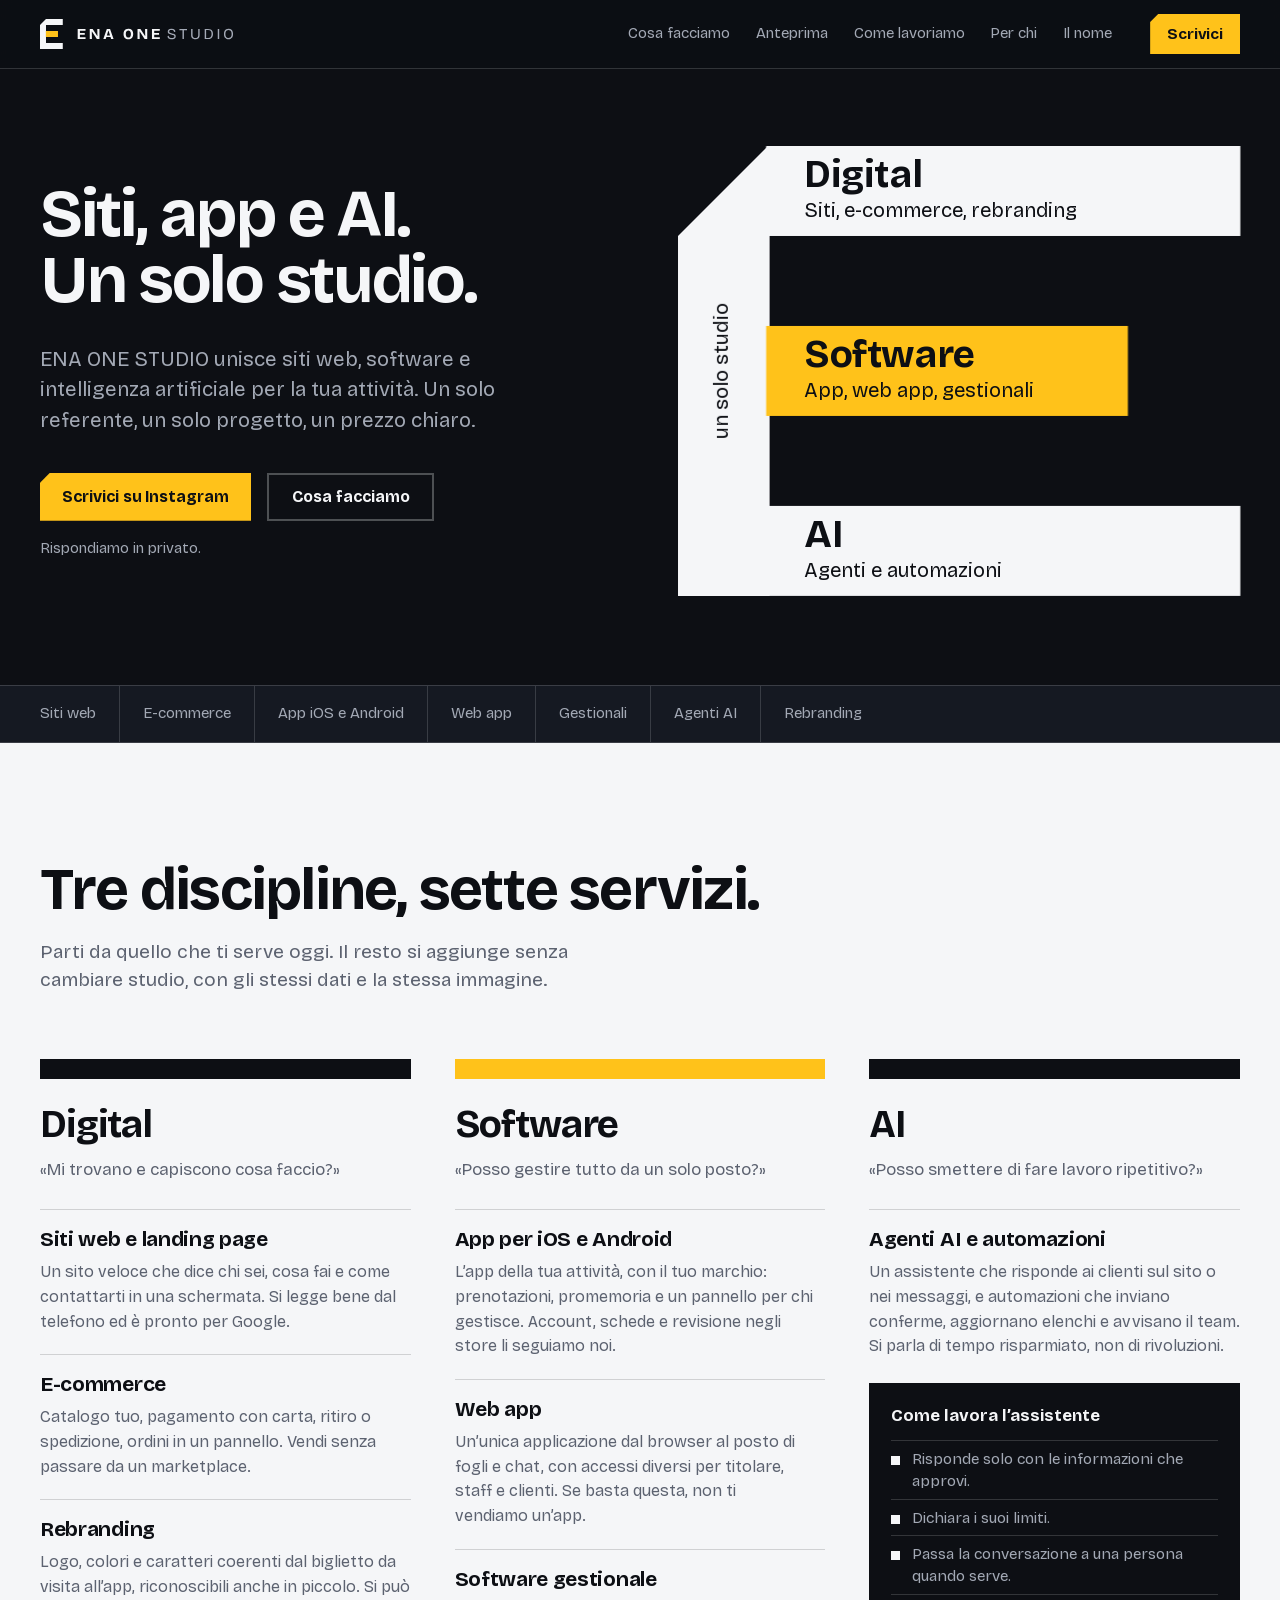
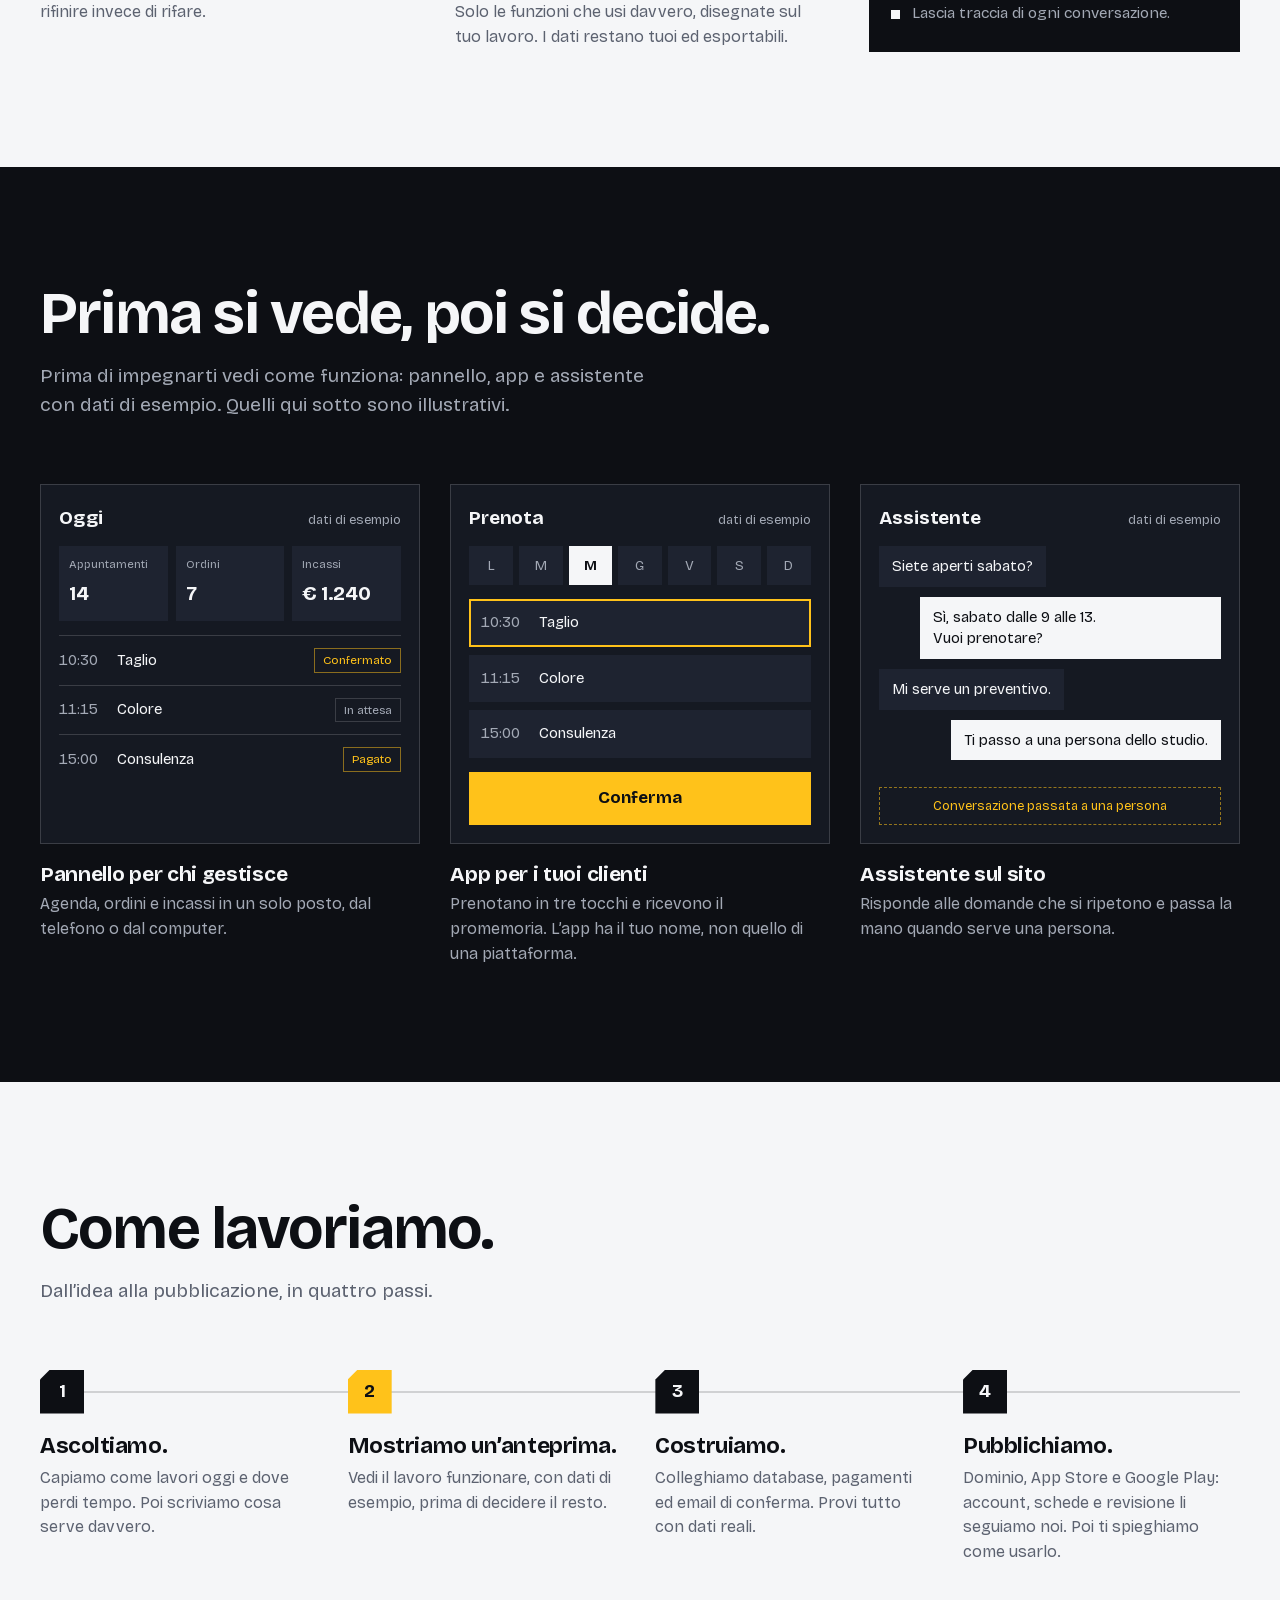
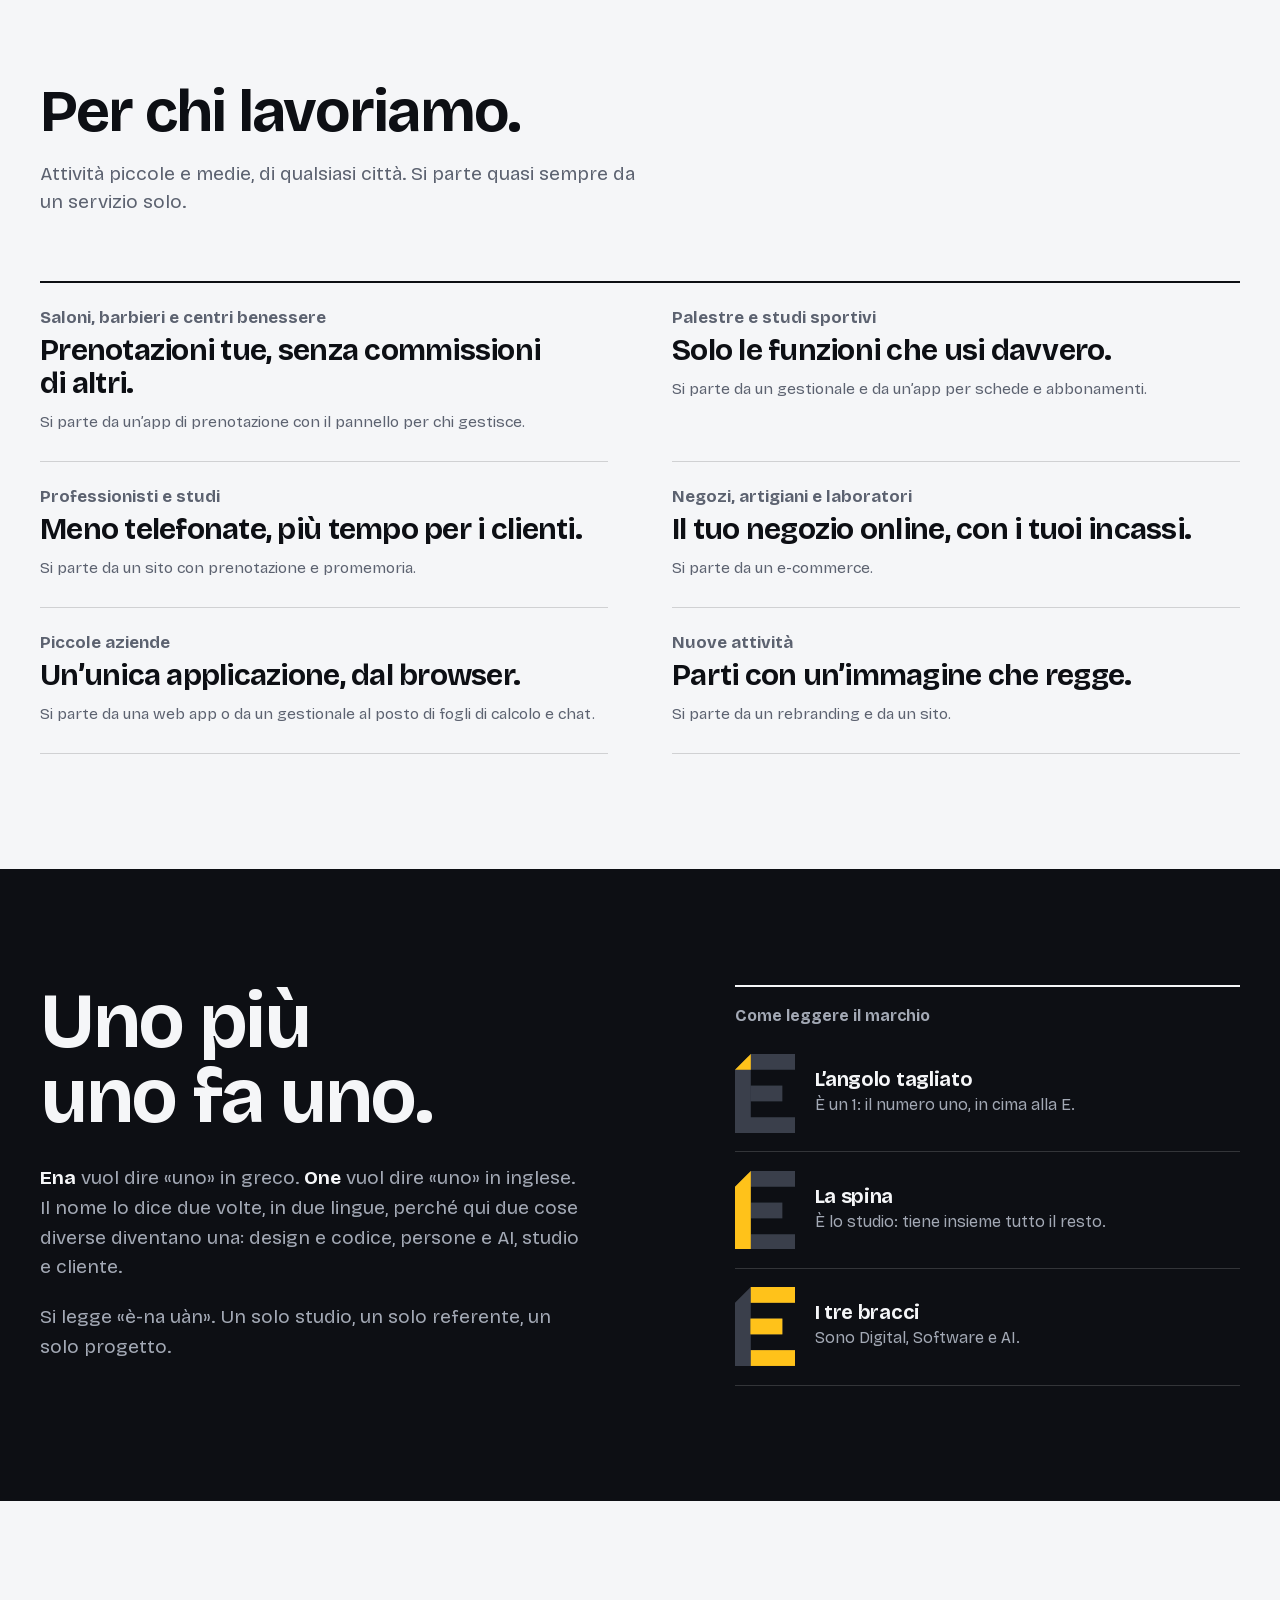
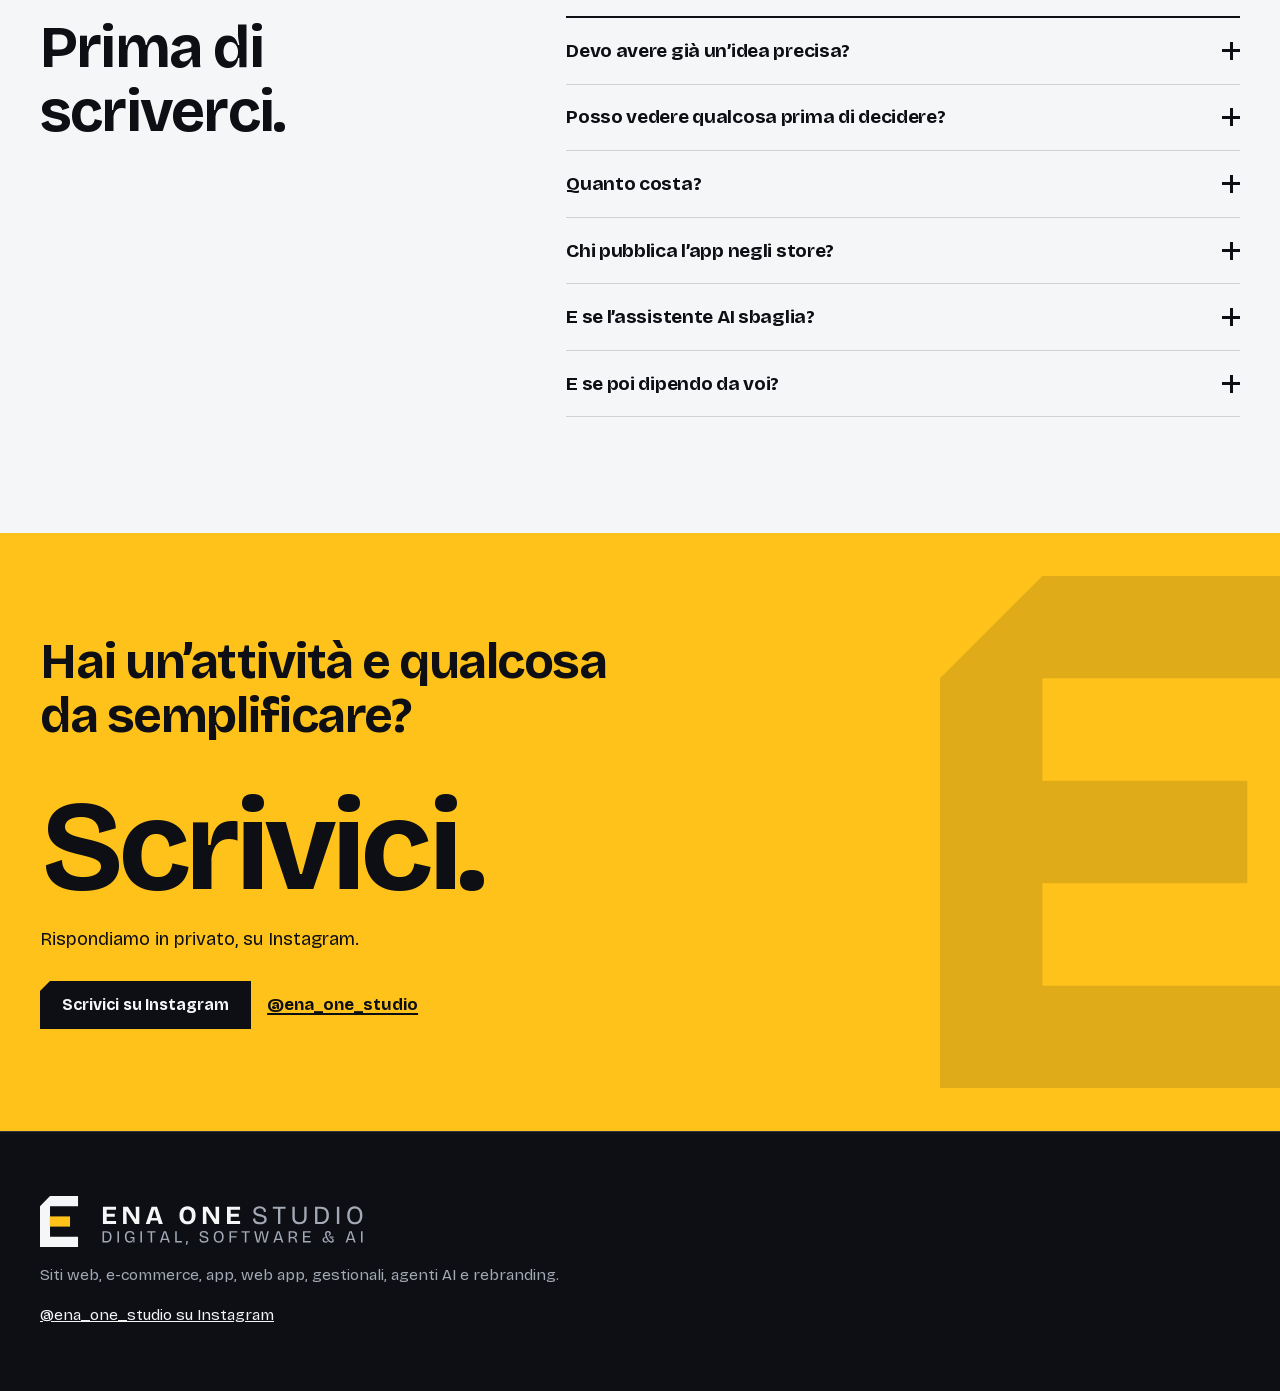
==== commit b11e4d44: "Sostituisce il sito con la versione di ENA ONE STUDIO Nuovo marchio, nuova pagina, nuovi caratteri e" ====
--- a/public/index.html
+++ b/public/index.html
@@ -3,301 +3,371 @@
 <head>
 <meta charset="utf-8">
 <meta name="viewport" content="width=device-width, initial-scale=1">
-<title>Kerna Studio · Sviluppo software</title>
-<meta name="description" content="Kerna Studio è uno studio di sviluppo software. Costruiamo app e web app su misura per la tua attività.">
-<meta name="theme-color" content="#0A0D14">
+<title>ENA ONE STUDIO · Siti web, app e AI su misura</title>
+<meta name="description" content="Siti web, e-commerce, app, web app, gestionali, agenti AI e rebranding. Un solo studio per tutto il digitale della tua attività.">
+<meta name="theme-color" content="#0D0F14">
 <link rel="icon" href="favicon.svg" type="image/svg+xml">
 <link rel="icon" href="favicon-32.png" sizes="32x32" type="image/png">
 <link rel="apple-touch-icon" href="apple-touch-icon.png">
+<link rel="manifest" href="site.webmanifest">
+<link rel="canonical" href="https://www.kernastudio.com/">
 <meta property="og:type" content="website">
 <meta property="og:locale" content="it_IT">
-<meta property="og:site_name" content="Kerna Studio">
-<meta property="og:title" content="Kerna Studio · Sviluppo software">
-<meta property="og:description" content="Kerna Studio è uno studio di sviluppo software. Costruiamo app e web app su misura per la tua attività.">
-<link rel="canonical" href="https://www.kernastudio.com/">
+<meta property="og:site_name" content="ENA ONE STUDIO">
+<meta property="og:title" content="ENA ONE STUDIO · Siti, app e AI. Un solo studio.">
+<meta property="og:description" content="Siti web, e-commerce, app, web app, gestionali, agenti AI e rebranding. Un solo studio per tutto il digitale della tua attività.">
 <meta property="og:url" content="https://www.kernastudio.com/">
 <meta property="og:image" content="https://www.kernastudio.com/og.png">
 <meta property="og:image:width" content="1200">
 <meta property="og:image:height" content="630">
+<meta property="og:image:alt" content="ENA ONE STUDIO, Digital, Software e AI. Siti, app e AI. Un solo studio.">
 <meta name="twitter:card" content="summary_large_image">
-<link rel="preload" href="fonts/outfit-400.woff" as="font" type="font/woff" crossorigin>
-<link rel="preload" href="fonts/outfit-500.woff" as="font" type="font/woff" crossorigin>
+<link rel="preload" href="fonts/bricolage-700.woff" as="font" type="font/woff" crossorigin>
+<link rel="preload" href="fonts/bricolage-400.woff" as="font" type="font/woff" crossorigin>
 <link rel="stylesheet" href="style.css">
+<script type="application/ld+json">
+{
+  "@context": "https://schema.org",
+  "@type": "ProfessionalService",
+  "name": "ENA ONE STUDIO",
+  "url": "https://www.kernastudio.com/",
+  "logo": "https://www.kernastudio.com/favicon-512.png",
+  "image": "https://www.kernastudio.com/og.png",
+  "description": "Studio digitale che riunisce siti web, software e intelligenza artificiale per le attività: un solo referente, un solo progetto.",
+  "slogan": "Siti, app e AI. Un solo studio.",
+  "areaServed": { "@type": "Country", "name": "Italia" },
+  "knowsLanguage": "it",
+  "sameAs": ["https://www.instagram.com/ena_one_studio/"],
+  "makesOffer": [
+    { "@type": "Offer", "itemOffered": { "@type": "Service", "name": "Siti web e landing page" } },
+    { "@type": "Offer", "itemOffered": { "@type": "Service", "name": "E-commerce" } },
+    { "@type": "Offer", "itemOffered": { "@type": "Service", "name": "App per iOS e Android" } },
+    { "@type": "Offer", "itemOffered": { "@type": "Service", "name": "Web app su misura" } },
+    { "@type": "Offer", "itemOffered": { "@type": "Service", "name": "Software gestionale su misura" } },
+    { "@type": "Offer", "itemOffered": { "@type": "Service", "name": "Agenti AI e automazioni" } },
+    { "@type": "Offer", "itemOffered": { "@type": "Service", "name": "Rebranding" } }
+  ]
+}
+</script>
+<script type="application/ld+json">
+{
+  "@context": "https://schema.org",
+  "@type": "FAQPage",
+  "mainEntity": [
+    { "@type": "Question", "name": "Devo avere già un’idea precisa?", "acceptedAnswer": { "@type": "Answer", "text": "No. Partiamo da come lavori oggi e da dove perdi tempo, poi scriviamo cosa serve davvero." } },
+    { "@type": "Question", "name": "Posso vedere qualcosa prima di decidere?", "acceptedAnswer": { "@type": "Answer", "text": "Sì. Prima di impegnarti vedi un’anteprima del lavoro con dati di esempio: pannello, app o assistente funzionano davanti a te." } },
+    { "@type": "Question", "name": "Quanto costa?", "acceptedAnswer": { "@type": "Answer", "text": "Dipende da cosa serve. Dopo il primo colloquio ricevi un preventivo scritto con prezzo e tempi, prima di iniziare." } },
+    { "@type": "Question", "name": "Chi pubblica l’app negli store?", "acceptedAnswer": { "@type": "Answer", "text": "Lo seguiamo noi: account sviluppatore intestato a te, schede, schermate e revisione di App Store e Google Play." } },
+    { "@type": "Question", "name": "E se l’assistente AI sbaglia?", "acceptedAnswer": { "@type": "Answer", "text": "Risponde solo con le informazioni che approvi, dichiara i suoi limiti e passa la conversazione a una persona. Ogni conversazione lascia traccia, così puoi controllarla." } },
+    { "@type": "Question", "name": "E se poi dipendo da voi?", "acceptedAnswer": { "@type": "Answer", "text": "Documentazione e consegna di dati e codice si mettono per iscritto nel contratto, prima di iniziare." } }
+  ]
+}
+</script>
 </head>
 <body>
-<svg width="0" height="0" style="position:absolute" aria-hidden="true" focusable="false">
-<symbol id="k" viewBox="0 0 52.36 72">
-<rect x="0" y="0" width="9" height="72" fill="currentColor"/>
-<polygon points="39.64,24 52.36,24 28.36,48 15.64,48" fill="currentColor"/>
-<polygon points="39.64,72 52.36,72 28.36,48 15.64,48" fill="currentColor"/>
-<rect x="15" y="41" width="14" height="14" style="fill:var(--nucleo,#8097FF)"/>
-</symbol>
-<symbol id="logo" viewBox="0 0 258 102">
-<rect x="0" y="0" width="9" height="72" fill="currentColor"/>
-<polygon points="39.64,24 52.36,24 28.36,48 15.64,48" fill="currentColor"/>
-<polygon points="39.64,72 52.36,72 28.36,48 15.64,48" fill="currentColor"/>
-<rect x="15" y="41" width="14" height="14" style="fill:var(--nucleo,#8097FF)"/>
-<path transform="translate(57 0)" d="M4.5 48H43.5A19.5 19.5 0 1 0 38.94 60.53" fill="none" stroke="currentColor" stroke-width="9"/>
-<g transform="translate(114 0)"><rect x="0" y="24" width="9" height="48" fill="currentColor"/><path d="M4.5 52C4.5 38.5 12.5 28.5 28 28.5" fill="none" stroke="currentColor" stroke-width="9"/></g>
-<g transform="translate(153 0)"><rect x="0" y="24" width="9" height="48" fill="currentColor"/><path d="M4.5 50C4.5 36 12.5 28.5 24 28.5C35.5 28.5 43.5 36 43.5 50V72" fill="none" stroke="currentColor" stroke-width="9"/></g>
-<g transform="translate(210 0)"><circle cx="24" cy="48" r="19.5" fill="none" stroke="currentColor" stroke-width="9"/><rect x="39" y="24" width="9" height="48" fill="currentColor"/></g>
-<g transform="translate(0 90)">
-<g transform="translate(0 0)"><path d="M6.62 2.33A2.45 2.45 0 1 0 4.5 6A2.45 2.45 0 1 1 2.38 9.675" fill="none" stroke="currentColor" stroke-width="2.2"/></g>
-<g transform="translate(14.2 0)"><path d="M0 1.1H9M4.5 1.1V12" fill="none" stroke="currentColor" stroke-width="2.2"/></g>
-<g transform="translate(29.4 0)"><path d="M1.1 0V7.5A3.4 3.4 0 0 0 7.9 7.5V0" fill="none" stroke="currentColor" stroke-width="2.2"/></g>
-<g transform="translate(44.6 0)"><path d="M1.1 0V12M1.1 1.1H4.5A4.9 4.9 0 0 1 4.5 10.9H1.1" fill="none" stroke="currentColor" stroke-width="2.2"/></g>
-<g transform="translate(60.8 0)"><path d="M1.1 0V12" fill="none" stroke="currentColor" stroke-width="2.2"/></g>
-<g transform="translate(69.2 0)"><circle cx="5.5" cy="6" r="4.9" fill="none" stroke="currentColor" stroke-width="2.2"/></g>
-</g>
-</symbol>
-</svg>
+<a class="skip" href="#contenuto">Vai al contenuto</a>
 
 <header class="top">
 <div class="wrap bar">
-<a class="brand" href="#inizio" aria-label="Kerna Studio, torna all’inizio"><svg viewBox="0 0 258 102" aria-hidden="true"><use href="#logo"/></svg></a>
+<a class="brand" href="#inizio" aria-label="ENA ONE STUDIO, torna all’inizio"><img src="img/ena-one-studio-orizzontale-scuro.svg" width="194" height="30" alt="ENA ONE STUDIO"></a>
 <nav class="nav" aria-label="Sezioni">
 <a href="#servizi">Cosa facciamo</a>
+<a href="#anteprima">Anteprima</a>
 <a href="#metodo">Come lavoriamo</a>
 <a href="#per-chi">Per chi</a>
-<a href="#perche">Perché Kerna</a>
+<a href="#nome">Il nome</a>
 </nav>
-<a class="btn btn-sm" href="https://ig.me/m/kernastudio" target="_blank" rel="noopener">Scrivici</a>
+<a class="btn btn-sm" href="https://ig.me/m/ena_one_studio" target="_blank" rel="noopener">Scrivici</a>
 </div>
 </header>
 
-<main id="inizio">
-
-<section class="hero" aria-labelledby="t-hero">
-<div class="hero-bg" aria-hidden="true"></div>
+<main id="contenuto">
+
+<section class="hero" id="inizio" aria-labelledby="t-hero">
 <div class="wrap hero-grid">
 <div class="hero-copy">
-<p class="chip">Studio di sviluppo software</p>
-<h1 id="t-hero">App e web app su misura per la tua attività.</h1>
-<p class="lead">Siamo Kerna. <strong>Software che regge</strong>, dal progetto alla pubblicazione.</p>
+<h1 id="t-hero"><span>Siti, app e AI.</span> <span>Un solo studio.</span></h1>
+<p class="lead">ENA ONE STUDIO unisce siti web, software e intelligenza artificiale per la tua attività. Un solo referente, un solo progetto, un prezzo chiaro.</p>
 <div class="actions">
-<a class="btn" href="https://ig.me/m/kernastudio" target="_blank" rel="noopener">Scrivici su Instagram</a>
+<a class="btn" href="https://ig.me/m/ena_one_studio" target="_blank" rel="noopener">Scrivici su Instagram</a>
 <a class="btn btn-ghost" href="#servizi">Cosa facciamo</a>
 </div>
 <p class="note">Rispondiamo in privato.</p>
 </div>
 
-<div class="stage-wrap">
-<div class="stage" aria-hidden="true">
-<div class="win">
-<div class="win-bar"><i></i><i></i><i></i><span>pannello</span></div>
-<div class="win-body">
-<div class="side"><svg class="side-k" viewBox="0 0 52.36 72"><use href="#k"/></svg><b class="on"></b><b></b><b></b><b></b></div>
-<div class="win-main">
-<div class="win-head"><strong>Oggi</strong><em>dati di esempio</em></div>
-<div class="kpis">
-<div><small>Incassi</small><strong>€ 1.240</strong></div>
-<div><small>Appuntamenti</small><strong>14</strong></div>
-<div><small>Ordini</small><strong>7</strong></div>
-</div>
-<div class="win-cols">
-<ul class="agenda">
-<li><time>10:30</time><span>Taglio</span><b class="ok">Confermato</b></li>
-<li><time>11:15</time><span>Colore</span><b>In attesa</b></li>
-<li><time>15:00</time><span>Consulenza</span><b class="ok">Pagato</b></li>
-</ul>
-<div class="chart"><small>Ultimi 7 giorni</small><div class="bars"><i></i><i></i><i></i><i></i><i></i><i></i><i></i></div></div>
-</div>
-</div>
-</div>
-</div>
-
-<div class="phone"><div class="screen">
-<div class="ph-top"><b>Prenota</b><small>Questa settimana</small></div>
+<figure class="e-fig">
+<svg class="e" viewBox="0 0 125 100" role="img" aria-labelledby="e-t">
+<title id="e-t">La E del marchio: tre bracci, Digital, Software e AI, uniti da una spina, un solo studio.</title>
+<polygon class="e-spine" points="0,20 20,0 20.4,0 20.4,100 0,100" fill="#F5F6F8"/>
+<g class="e-arm a1">
+<rect x="19.6" y="0" width="105.4" height="20" fill="#F5F6F8"/>
+<text x="28" y="9.2" class="t1">Digital</text>
+<text x="28" y="15.7" class="t2">Siti, e-commerce, rebranding</text>
+</g>
+<g class="e-arm a2">
+<rect x="19.6" y="40" width="80.4" height="20" fill="#FFC21A"/>
+<text x="28" y="49.2" class="t1">Software</text>
+<text x="28" y="55.7" class="t2">App, web app, gestionali</text>
+</g>
+<g class="e-arm a3">
+<rect x="19.6" y="80" width="105.4" height="20" fill="#F5F6F8"/>
+<text x="28" y="89.2" class="t1">AI</text>
+<text x="28" y="95.7" class="t2">Agenti e automazioni</text>
+</g>
+<text class="t3" transform="translate(11.2 50) rotate(-90)" text-anchor="middle">un solo studio</text>
+</svg>
+</figure>
+</div>
+</section>
+
+<div class="strip">
+<ul class="wrap strip-list" aria-label="I sette servizi">
+<li>Siti web</li>
+<li>E-commerce</li>
+<li>App iOS e Android</li>
+<li>Web app</li>
+<li>Gestionali</li>
+<li>Agenti AI</li>
+<li>Rebranding</li>
+</ul>
+</div>
+
+<section id="servizi" class="sec sec-paper" aria-labelledby="t-servizi">
+<div class="wrap">
+<div class="sec-head">
+<h2 id="t-servizi">Tre discipline, sette servizi.</h2>
+<p class="sub">Parti da quello che ti serve oggi. Il resto si aggiunge senza cambiare studio, con gli stessi dati e la stessa immagine.</p>
+</div>
+
+<div class="disc-grid">
+
+<section class="disc" aria-labelledby="d-digital">
+<div class="disc-bar" aria-hidden="true"></div>
+<h3 id="d-digital">Digital</h3>
+<p class="disc-q">«Mi trovano e capiscono cosa faccio?»</p>
+<article class="svc">
+<h4>Siti web e landing page</h4>
+<p>Un sito veloce che dice chi sei, cosa fai e come contattarti in una schermata. Si legge bene dal telefono ed è pronto per Google.</p>
+</article>
+<article class="svc">
+<h4>E-commerce</h4>
+<p>Catalogo tuo, pagamento con carta, ritiro o spedizione, ordini in un pannello. Vendi senza passare da un marketplace.</p>
+</article>
+<article class="svc">
+<h4>Rebranding</h4>
+<p>Logo, colori e caratteri coerenti dal biglietto da visita all’app, riconoscibili anche in piccolo. Si può rifinire invece di rifare.</p>
+</article>
+</section>
+
+<section class="disc disc-mid" aria-labelledby="d-software">
+<div class="disc-bar" aria-hidden="true"></div>
+<h3 id="d-software">Software</h3>
+<p class="disc-q">«Posso gestire tutto da un solo posto?»</p>
+<article class="svc">
+<h4>App per iOS e Android</h4>
+<p>L’app della tua attività, con il tuo marchio: prenotazioni, promemoria e un pannello per chi gestisce. Account, schede e revisione negli store li seguiamo noi.</p>
+</article>
+<article class="svc">
+<h4>Web app</h4>
+<p>Un’unica applicazione dal browser al posto di fogli e chat, con accessi diversi per titolare, staff e clienti. Se basta questa, non ti vendiamo un’app.</p>
+</article>
+<article class="svc">
+<h4>Software gestionale</h4>
+<p>Solo le funzioni che usi davvero, disegnate sul tuo lavoro. I dati restano tuoi ed esportabili.</p>
+</article>
+</section>
+
+<section class="disc" aria-labelledby="d-ai">
+<div class="disc-bar" aria-hidden="true"></div>
+<h3 id="d-ai">AI</h3>
+<p class="disc-q">«Posso smettere di fare lavoro ripetitivo?»</p>
+<article class="svc">
+<h4>Agenti AI e automazioni</h4>
+<p>Un assistente che risponde ai clienti sul sito o nei messaggi, e automazioni che inviano conferme, aggiornano elenchi e avvisano il team. Si parla di tempo risparmiato, non di rivoluzioni.</p>
+</article>
+<div class="rules">
+<p class="rules-t">Come lavora l’assistente</p>
+<ul>
+<li>Risponde solo con le informazioni che approvi.</li>
+<li>Dichiara i suoi limiti.</li>
+<li>Passa la conversazione a una persona quando serve.</li>
+<li>Lascia traccia di ogni conversazione.</li>
+</ul>
+</div>
+</section>
+
+</div>
+</div>
+</section>
+
+<section id="anteprima" class="sec sec-ink" aria-labelledby="t-anteprima">
+<div class="wrap">
+<div class="sec-head">
+<h2 id="t-anteprima">Prima si vede, poi si decide.</h2>
+<p class="sub">Prima di impegnarti vedi come funziona: pannello, app e assistente con dati di esempio. Quelli qui sotto sono illustrativi.</p>
+</div>
+
+<div class="demo-grid">
+
+<figure class="demo">
+<div class="ui" aria-hidden="true">
+<div class="ui-bar"><b>Oggi</b><span>dati di esempio</span></div>
+<dl class="kpis">
+<div><dt>Appuntamenti</dt><dd>14</dd></div>
+<div><dt>Ordini</dt><dd>7</dd></div>
+<div><dt>Incassi</dt><dd>€ 1.240</dd></div>
+</dl>
+<ul class="rows">
+<li><time>10:30</time><span>Taglio</span><em class="ok">Confermato</em></li>
+<li><time>11:15</time><span>Colore</span><em>In attesa</em></li>
+<li><time>15:00</time><span>Consulenza</span><em class="ok">Pagato</em></li>
+</ul>
+</div>
+<figcaption>
+<h3>Pannello per chi gestisce</h3>
+<p>Agenda, ordini e incassi in un solo posto, dal telefono o dal computer.</p>
+</figcaption>
+</figure>
+
+<figure class="demo">
+<div class="ui" aria-hidden="true">
+<div class="ui-bar"><b>Prenota</b><span>dati di esempio</span></div>
 <div class="days"><i>L</i><i>M</i><i class="on">M</i><i>G</i><i>V</i><i>S</i><i>D</i></div>
 <ul class="slots">
 <li class="on"><time>10:30</time><span>Taglio</span></li>
 <li><time>11:15</time><span>Colore</span></li>
 <li><time>15:00</time><span>Consulenza</span></li>
 </ul>
-<span class="ph-btn">Conferma</span>
-</div></div>
-
-<div class="float f1"><span class="sq"><svg viewBox="0 0 16 16"><path d="M3 8.5 6.5 12 13 4.5" fill="none" stroke="#fff" stroke-width="2"/></svg></span><div><strong>Prenotazione confermata</strong><small>Email di conferma inviata</small></div></div>
-<div class="float f2"><span class="sq"><svg viewBox="0 0 16 16"><path d="M3 8.5 6.5 12 13 4.5" fill="none" stroke="#fff" stroke-width="2"/></svg></span><div><strong>Incasso registrato</strong><small>Aggiornato in agenda</small></div></div>
-</div>
-<p class="stage-note">Anteprima illustrativa con dati di esempio.</p>
-</div>
-</div>
-</section>
-
-<div class="strip">
-<ul class="wrap strip-list" aria-label="Cosa include il lavoro">
-<li>App iOS e Android</li>
-<li>Web app</li>
-<li>Pannello di gestione</li>
-<li>Database</li>
-<li>Pagamenti</li>
-<li>Email di conferma</li>
-<li>Pubblicazione negli store</li>
-</ul>
-</div>
-
-<section id="servizi" class="sec" aria-labelledby="t-servizi">
-<div class="wrap">
-<div class="sec-head">
-<h2 id="t-servizi">Cosa facciamo.</h2>
-<p class="sub">App e web app su misura, dal progetto alla pubblicazione.</p>
-</div>
-
-<div class="bento">
-
-<article class="tile t-app">
-<h3>App per iOS e Android.</h3>
-<p>Per far prenotare, ordinare e restare in contatto con i clienti.</p>
-<div class="mini-phone" aria-hidden="true"><div class="mp-screen">
-<div class="mp-head"><b></b><i></i></div>
-<ul class="mp-list">
-<li><span></span><div><b></b><i></i></div></li>
-<li><span></span><div><b></b><i></i></div></li>
-<li><span></span><div><b></b><i></i></div></li>
-</ul>
-</div></div>
-</article>
-
-<article class="tile t-panel">
-<h3>Pannello per chi gestisce.</h3>
-<p>Incassi, agenda e ordini in un solo posto, dal telefono o dal computer.</p>
-<div class="panes" aria-hidden="true">
-<div class="pane"><small>incassi</small><div class="bars"><i></i><i></i><i></i><i></i><i></i><i></i><i></i></div></div>
-<div class="pane"><small>agenda</small>
-<ul class="rows">
-<li><span></span><div><b></b><i></i></div></li>
-<li><span></span><div><b></b><i></i></div></li>
-<li><span></span><div><b></b><i></i></div></li>
-</ul></div>
-<div class="pane"><small>ordini</small>
-<ul class="rows">
-<li><span></span><div><b></b><i></i></div></li>
-<li><span></span><div><b></b><i></i></div></li>
-</ul></div>
-</div>
-</article>
-
-<article class="tile t-web">
-<h3>Web app su misura.</h3>
-<p>Al posto di siti e fogli di calcolo: un’unica applicazione che funziona dal browser.</p>
-<div class="web-vis" aria-hidden="true">
-<div class="old">
-<div class="old-card"><small>fogli</small><div class="sheet"><i></i><i></i><i></i><i></i><i></i><i></i><i></i><i></i></div></div>
-<div class="old-card"><small>siti</small><div class="wire"><b></b><b></b><b></b></div></div>
-</div>
-<svg class="merge" viewBox="0 0 56 132"><g fill="none" stroke="#8097FF" stroke-width="1.5"><path d="M0 34C28 34 28 66 56 66"/><path d="M0 98C28 98 28 66 56 66"/></g><rect x="49" y="59" width="14" height="14" fill="#8097FF" transform="translate(-7 0)"/></svg>
-<div class="webwin">
-<div class="wbar"><i></i><i></i><i></i></div>
-<div class="wbody"><div class="wside"><i></i><i></i><i></i><i></i></div><div class="wgrid"><i></i><i></i><i></i></div></div>
-</div>
-</div>
-</article>
-
-<article class="tile t-store">
-<h3>Pubblicazione negli store.</h3>
-<p>Account, schede e revisione: ce ne occupiamo noi.</p>
-<ul class="checks">
-<li><span class="box"><svg width="16" height="16" viewBox="0 0 16 16" aria-hidden="true"><path d="M3 8.5 6.5 12 13 4.5" fill="none" stroke="#fff" stroke-width="2"/></svg></span>Account<span class="mono">a carico nostro</span></li>
-<li><span class="box"><svg width="16" height="16" viewBox="0 0 16 16" aria-hidden="true"><path d="M3 8.5 6.5 12 13 4.5" fill="none" stroke="#fff" stroke-width="2"/></svg></span>Schede<span class="mono">a carico nostro</span></li>
-<li><span class="box"><svg width="16" height="16" viewBox="0 0 16 16" aria-hidden="true"><path d="M3 8.5 6.5 12 13 4.5" fill="none" stroke="#fff" stroke-width="2"/></svg></span>Revisione<span class="mono">a carico nostro</span></li>
-</ul>
-</article>
-
-</div>
-</div>
-</section>
-
-<section id="metodo" class="sec alt" aria-labelledby="t-metodo">
+<span class="pbtn">Conferma</span>
+</div>
+<figcaption>
+<h3>App per i tuoi clienti</h3>
+<p>Prenotano in tre tocchi e ricevono il promemoria. L’app ha il tuo nome, non quello di una piattaforma.</p>
+</figcaption>
+</figure>
+
+<figure class="demo">
+<div class="ui" aria-hidden="true">
+<div class="ui-bar"><b>Assistente</b><span>dati di esempio</span></div>
+<div class="chat">
+<p class="msg c">Siete aperti sabato?</p>
+<p class="msg a">Sì, sabato dalle 9 alle 13. Vuoi prenotare?</p>
+<p class="msg c">Mi serve un preventivo.</p>
+<p class="msg a">Ti passo a una persona dello studio.</p>
+<span class="handoff">Conversazione passata a una persona</span>
+</div>
+</div>
+<figcaption>
+<h3>Assistente sul sito</h3>
+<p>Risponde alle domande che si ripetono e passa la mano quando serve una persona.</p>
+</figcaption>
+</figure>
+
+</div>
+</div>
+</section>
+
+<section id="metodo" class="sec sec-paper" aria-labelledby="t-metodo">
 <div class="wrap">
 <div class="sec-head">
 <h2 id="t-metodo">Come lavoriamo.</h2>
-<p class="sub">Dall’idea all’app, in quattro passi.</p>
-</div>
-<ol class="pipe">
+<p class="sub">Dall’idea alla pubblicazione, in quattro passi.</p>
+</div>
+<ol class="steps">
 <li>
 <span class="node" aria-hidden="true">1</span>
 <h3>Ascoltiamo.</h3>
 <p>Capiamo come lavori oggi e dove perdi tempo. Poi scriviamo cosa serve davvero.</p>
 </li>
-<li>
+<li class="hl">
 <span class="node" aria-hidden="true">2</span>
 <h3>Mostriamo un’anteprima.</h3>
-<p>Vedi l’app funzionare sul telefono, con dati di esempio, prima di decidere il resto.</p>
+<p>Vedi il lavoro funzionare, con dati di esempio, prima di decidere il resto.</p>
 </li>
 <li>
 <span class="node" aria-hidden="true">3</span>
-<h3>Andiamo online.</h3>
+<h3>Costruiamo.</h3>
 <p>Colleghiamo database, pagamenti ed email di conferma. Provi tutto con dati reali.</p>
 </li>
 <li>
 <span class="node" aria-hidden="true">4</span>
 <h3>Pubblichiamo.</h3>
-<p>Prepariamo account, schede e schermate per gli store e seguiamo la revisione.</p>
+<p>Dominio, App Store e Google Play: account, schede e revisione li seguiamo noi. Poi ti spieghiamo come usarlo.</p>
 </li>
 </ol>
 </div>
 </section>
 
-<section id="per-chi" class="sec" aria-labelledby="t-perchi">
+<section id="per-chi" class="sec sec-paper sec-tight" aria-labelledby="t-perchi">
 <div class="wrap">
 <div class="sec-head">
 <h2 id="t-perchi">Per chi lavoriamo.</h2>
+<p class="sub">Attività piccole e medie, di qualsiasi città. Si parte quasi sempre da un servizio solo.</p>
 </div>
 <ul class="who">
 <li>
-<span class="ico" aria-hidden="true"><svg viewBox="0 0 24 24" fill="none" stroke="#fff" stroke-width="1.75" stroke-linecap="square"><rect x="3.5" y="5" width="17" height="15.5"/><path d="M3.5 10h17M8 3v4M16 3v4"/></svg></span>
-<h3>Saloni e studi</h3>
-<p>che gestiscono appuntamenti.</p>
-</li>
-<li>
-<span class="ico" aria-hidden="true"><svg viewBox="0 0 24 24" fill="none" stroke="#fff" stroke-width="1.75" stroke-linecap="square"><path d="M5 8h14l-1 12.5H6L5 8z"/><path d="M9 8V6.5a3 3 0 0 1 6 0V8"/></svg></span>
-<h3>Negozi e laboratori</h3>
-<p>che vogliono vendere online.</p>
-</li>
-<li>
-<span class="ico" aria-hidden="true"><svg viewBox="0 0 24 24" fill="none" stroke="#fff" stroke-width="1.75" stroke-linecap="square"><rect x="5" y="4" width="14" height="17"/><path d="M9 4V3h6v1M9 11h6M9 15h6"/></svg></span>
+<h3>Saloni, barbieri e centri benessere</h3>
+<p class="msg-l">Prenotazioni tue, senza commissioni di altri.</p>
+<p class="from">Si parte da un’app di prenotazione con il pannello per chi gestisce.</p>
+</li>
+<li>
+<h3>Palestre e studi sportivi</h3>
+<p class="msg-l">Solo le funzioni che usi davvero.</p>
+<p class="from">Si parte da un gestionale e da un’app per schede e abbonamenti.</p>
+</li>
+<li>
+<h3>Professionisti e studi</h3>
+<p class="msg-l">Meno telefonate, più tempo per i clienti.</p>
+<p class="from">Si parte da un sito con prenotazione e promemoria.</p>
+</li>
+<li>
+<h3>Negozi, artigiani e laboratori</h3>
+<p class="msg-l">Il tuo negozio online, con i tuoi incassi.</p>
+<p class="from">Si parte da un e-commerce.</p>
+</li>
+<li>
 <h3>Piccole aziende</h3>
-<p>che tengono presenze e ordini tra fogli e chat.</p>
-</li>
-</ul>
-
-<div class="shift">
-<div class="shift-copy">
-<p class="shift-q">Se oggi usi fogli, chat e agende di carta, parliamone.</p>
-<a class="btn" href="https://ig.me/m/kernastudio" target="_blank" rel="noopener">Scrivici su Instagram</a>
-</div>
-<div class="flow" aria-hidden="true">
-<ul class="from"><li>Fogli di calcolo</li><li>Chat</li><li>Agende di carta</li></ul>
-<svg class="join" viewBox="0 0 56 132"><g fill="none" stroke="#8097FF" stroke-width="1.5"><path d="M0 24C28 24 28 66 56 66"/><path d="M0 66H56"/><path d="M0 108C28 108 28 66 56 66"/></g></svg>
-<div class="to"><div class="to-win"><i></i><i></i><i></i><i></i></div><span>Un’unica app</span></div>
-</div>
-</div>
-</div>
-</section>
-
-<section id="perche" class="sec alt" aria-labelledby="t-perche">
-<div class="wrap why">
-<div class="why-copy">
-<h2 id="t-perche">Perché Kerna.</h2>
-<p>Kerna viene da kern, il nucleo: la parte che sta al centro e regge il resto.</p>
-<p>In un’app sono i dati, le regole e i pagamenti. Il quadrato nel nostro logo è quel nucleo.</p>
-</div>
-<figure class="why-fig">
-<svg viewBox="0 0 640 540" role="img" aria-label="La k di Kerna con il quadrato al centro, il nucleo, collegato a tre voci: dati, regole e pagamenti">
-<defs><radialGradient id="glow" cx="50%" cy="50%" r="50%"><stop offset="0" stop-color="#8097FF" stop-opacity=".6"/><stop offset="1" stop-color="#8097FF" stop-opacity="0"/></radialGradient></defs>
-<circle cx="194" cy="354" r="175" fill="url(#glow)"/>
-<g transform="translate(40 18) scale(7)"><use href="#k" width="52.36" height="72"/></g>
-<g fill="none" stroke="#8097FF" stroke-width="2"><path d="M243 354H440"/><path d="M440 286V422"/><path d="M440 286H466M440 354H466M440 422H466"/></g>
-<g fill="#8097FF"><rect x="466" y="279" width="14" height="14"/><rect x="466" y="347" width="14" height="14"/><rect x="466" y="415" width="14" height="14"/></g>
-<g font-size="22" fill="#F2F3F5"><text x="494" y="294">dati</text><text x="494" y="362">regole</text><text x="494" y="430">pagamenti</text></g>
-<text x="300" y="340" font-size="18" fill="#8097FF">nucleo</text>
-</svg>
-</figure>
-</div>
-</section>
-
-<section id="domande" class="sec" aria-labelledby="t-domande">
+<p class="msg-l">Un’unica applicazione, dal browser.</p>
+<p class="from">Si parte da una web app o da un gestionale al posto di fogli di calcolo e chat.</p>
+</li>
+<li>
+<h3>Nuove attività</h3>
+<p class="msg-l">Parti con un’immagine che regge.</p>
+<p class="from">Si parte da un rebranding e da un sito.</p>
+</li>
+</ul>
+</div>
+</section>
+
+<section id="nome" class="sec sec-ink" aria-labelledby="t-nome">
+<div class="wrap name-grid">
+<div class="name-copy">
+<h2 id="t-nome">Uno più uno fa uno.</h2>
+<p><strong>Ena</strong> vuol dire «uno» in greco. <strong>One</strong> vuol dire «uno» in inglese. Il nome lo dice due volte, in due lingue, perché qui due cose diverse diventano una: design e codice, persone e AI, studio e cliente.</p>
+<p>Si legge «è-na uàn». Un solo studio, un solo referente, un solo progetto.</p>
+</div>
+
+<div class="mark-read">
+<p class="mark-t">Come leggere il marchio</p>
+<ul>
+<li>
+<svg viewBox="0 0 76 100" aria-hidden="true"><polygon points="0,20 20,0 76,0 76,20 20,20 20,80 76,80 76,100 0,100" fill="#3A3F4B"/><rect x="19.5" y="40" width="40.5" height="20" fill="#3A3F4B"/><polygon points="0,20 20,0 20,20" fill="#FFC21A"/></svg>
+<div><h3>L’angolo tagliato</h3><p>È un 1: il numero uno, in cima alla E.</p></div>
+</li>
+<li>
+<svg viewBox="0 0 76 100" aria-hidden="true"><polygon points="0,20 20,0 76,0 76,20 20,20 20,80 76,80 76,100 0,100" fill="#3A3F4B"/><rect x="19.5" y="40" width="40.5" height="20" fill="#3A3F4B"/><polygon points="0,20 20,0 20,100 0,100" fill="#FFC21A"/></svg>
+<div><h3>La spina</h3><p>È lo studio: tiene insieme tutto il resto.</p></div>
+</li>
+<li>
+<svg viewBox="0 0 76 100" aria-hidden="true"><polygon points="0,20 20,0 76,0 76,20 20,20 20,80 76,80 76,100 0,100" fill="#3A3F4B"/><rect x="19.5" y="40" width="40.5" height="20" fill="#3A3F4B"/><rect x="20" y="0" width="56" height="20" fill="#FFC21A"/><rect x="19.5" y="40" width="40.5" height="20" fill="#FFC21A"/><rect x="20" y="80" width="56" height="20" fill="#FFC21A"/></svg>
+<div><h3>I tre bracci</h3><p>Sono Digital, Software e AI.</p></div>
+</li>
+</ul>
+</div>
+</div>
+</section>
+
+<section id="domande" class="sec sec-paper" aria-labelledby="t-domande">
 <div class="wrap two">
 <h2 id="t-domande">Prima di scriverci.</h2>
 <div class="faq">
@@ -307,15 +377,23 @@
 </details>
 <details>
 <summary>Posso vedere qualcosa prima di decidere?</summary>
-<p>Sì. Ti mostriamo un’anteprima: vedi l’app funzionare sul telefono, con dati di esempio, prima di decidere il resto.</p>
+<p>Sì. Prima di impegnarti vedi un’anteprima del lavoro con dati di esempio: pannello, app o assistente funzionano davanti a te.</p>
+</details>
+<details>
+<summary>Quanto costa?</summary>
+<p>Dipende da cosa serve. Dopo il primo colloquio ricevi un preventivo scritto con prezzo e tempi, prima di iniziare.</p>
 </details>
 <details>
 <summary>Chi pubblica l’app negli store?</summary>
-<p>Noi. Account, schede e revisione sono a carico nostro: prepariamo anche le schermate e seguiamo la revisione.</p>
-</details>
-<details>
-<summary>Come ti scrivo?</summary>
-<p>Su Instagram, a @kernastudio. Rispondiamo in privato.</p>
+<p>Lo seguiamo noi: account sviluppatore intestato a te, schede, schermate e revisione di App Store e Google Play.</p>
+</details>
+<details>
+<summary>E se l’assistente AI sbaglia?</summary>
+<p>Risponde solo con le informazioni che approvi, dichiara i suoi limiti e passa la conversazione a una persona. Ogni conversazione lascia traccia, così puoi controllarla.</p>
+</details>
+<details>
+<summary>E se poi dipendo da voi?</summary>
+<p>Documentazione e consegna di dati e codice si mettono per iscritto nel contratto, prima di iniziare.</p>
 </details>
 </div>
 </div>
@@ -324,14 +402,14 @@
 <section id="contatti" class="cta" aria-labelledby="t-contatti">
 <div class="wrap">
 <div class="cta-panel">
-<svg class="cta-k" viewBox="0 0 52.36 72" aria-hidden="true"><use href="#k"/></svg>
+<svg class="cta-e" viewBox="0 0 76 100" aria-hidden="true"><polygon points="0,20 20,0 76,0 76,20 20,20 20,80 76,80 76,100 0,100" fill="#0D0F14"/><rect x="19.5" y="40" width="40.5" height="20" fill="#0D0F14"/></svg>
 <div class="cta-copy">
 <h2 id="t-contatti">Hai un’attività e qualcosa da semplificare?</h2>
 <p class="big">Scrivici.</p>
-<p>Rispondiamo in privato.</p>
+<p>Rispondiamo in privato, su Instagram.</p>
 <div class="actions">
-<a class="btn btn-light" href="https://ig.me/m/kernastudio" target="_blank" rel="noopener">Scrivici su Instagram</a>
-<a class="handle" href="https://www.instagram.com/kernastudio/" target="_blank" rel="noopener">@kernastudio</a>
+<a class="btn btn-dark" href="https://ig.me/m/ena_one_studio" target="_blank" rel="noopener">Scrivici su Instagram</a>
+<a class="handle" href="https://www.instagram.com/ena_one_studio/" target="_blank" rel="noopener">@ena_one_studio</a>
 </div>
 </div>
 </div>
@@ -342,11 +420,11 @@
 
 <footer class="foot">
 <div class="wrap foot-grid">
-<span class="logo"><svg viewBox="0 0 258 102" role="img" aria-label="Kerna Studio"><use href="#logo"/></svg></span>
-<p>Studio di sviluppo software.</p>
-<a class="mono" href="https://www.instagram.com/kernastudio/" target="_blank" rel="noopener">@kernastudio su Instagram</a>
-</div>
-<!-- Qui vanno ragione sociale, partita IVA e sede legale: sono obbligatorie per legge sul sito di un'attività. -->
+<img class="foot-logo" src="img/ena-one-studio-descrittore-scuro.svg" width="324" height="50" alt="ENA ONE STUDIO, Digital, Software e AI">
+<p>Siti web, e-commerce, app, web app, gestionali, agenti AI e rebranding.</p>
+<p class="foot-links"><a href="https://www.instagram.com/ena_one_studio/" target="_blank" rel="noopener">@ena_one_studio su Instagram</a></p>
+</div>
+<!-- Qui vanno ragione sociale, partita IVA e sede legale: sono obbligatorie per legge sul sito di un'attività. Se aggiungi moduli o strumenti di misura, serve anche l'informativa privacy. -->
 </footer>
 
 </body>
--- a/public/style.css
+++ b/public/style.css
@@ -1,319 +1,242 @@
-/* Kerna Studio · versione 2
-   Un mondo scuro, come i siti che vendono servizi tech: apertura con anteprima del prodotto, griglia di servizi, metodo in fila, domande, contatto.
-   Regola del marchio: il quadrato (il nucleo) è l'unico elemento a spigoli vivi; contenitori e pulsanti sono arrotondati.
-   Un solo momento forte: l'anteprima nell'apertura (pannello + telefono). Il contatto finale la richiama. */
-@font-face{font-family:'Outfit';font-weight:400;font-style:normal;font-display:swap;src:url('fonts/outfit-400.woff') format('woff')}
-@font-face{font-family:'Outfit';font-weight:500;font-style:normal;font-display:swap;src:url('fonts/outfit-500.woff') format('woff')}
-@font-face{font-family:'JetBrains Mono';font-weight:400;font-style:normal;font-display:swap;src:url('fonts/jetbrainsmono-400.woff') format('woff')}
-@font-face{font-family:'JetBrains Mono';font-weight:500;font-style:normal;font-display:swap;src:url('fonts/jetbrainsmono-500.woff') format('woff')}
+/* ENA ONE STUDIO — sito di una pagina. Nessun framework, nessuno script. */
+
+@font-face{font-family:"Bricolage Grotesque";src:url(fonts/bricolage-400.woff) format("woff");font-weight:400;font-style:normal;font-display:swap}
+@font-face{font-family:"Bricolage Grotesque";src:url(fonts/bricolage-700.woff) format("woff");font-weight:700;font-style:normal;font-display:swap}
 
 :root{
-  --bg:#0A0D14; --bg-2:#0E121A; --surface:#12161F; --surface-2:#1B212D;
-  --line:#2C3442; --line-soft:rgba(255,255,255,.08);
-  --text:#F2F3F5; --muted:#9AA2AF;
-  --accent:#3550FF; --accent-hover:#2A43E6; --accent-2:#8097FF;
-  --display:'Outfit','Avenir Next','Segoe UI',system-ui,sans-serif;
-  --mono:'JetBrains Mono',ui-monospace,'SFMono-Regular',Menlo,Consolas,monospace;
-  --gutter:clamp(16px,5vw,72px);
+  --ink:#0D0F14;
+  --ink-2:#151922;
+  --ink-3:#1E2330;
+  --paper:#F5F6F8;
+  --white:#FFFFFF;
+  --signal:#FFC21A;
+  --slate:#5C6270;
+  --slate-d:#A3A9B5;
+  --line-l:rgba(13,15,20,.16);
+  --line-d:rgba(245,246,248,.16);
+  --gutter:clamp(16px,4vw,32px);
   --max:1200px;
-  --pad:clamp(72px,9vw,128px);
-  color-scheme:dark;
-}
+  --pad:clamp(4rem,9vw,8rem);
+  --font:"Bricolage Grotesque",ui-sans-serif,system-ui,-apple-system,"Segoe UI",Roboto,"Helvetica Neue",Arial,sans-serif;
+  --cut:10px;
+}
+
 *,*::before,*::after{box-sizing:border-box}
-html{-webkit-text-size-adjust:100%;background:var(--bg)}
-@media (prefers-reduced-motion:no-preference){html{scroll-behavior:smooth}}
-body{margin:0;background:var(--bg);color:var(--text);font-family:var(--display);font-size:1.0625rem;line-height:1.55;font-weight:400;-webkit-font-smoothing:antialiased;text-rendering:optimizeLegibility}
-svg{display:block}
+html{-webkit-text-size-adjust:100%;scroll-behavior:smooth;scroll-padding-top:84px}
+body{margin:0;background:var(--ink);color:var(--paper);font-family:var(--font);font-size:1.0625rem;line-height:1.55;font-weight:400;-webkit-font-smoothing:antialiased;text-rendering:optimizeLegibility}
+img,svg{display:block;max-width:100%}
 a{color:inherit}
-h1,h2,h3,p,ul,ol,figure{margin:0}
+h1,h2,h3,h4,p,ul,ol,dl,dd,figure{margin:0}
 ul,ol{padding:0;list-style:none}
-b,strong{font-weight:500}
-:focus-visible{outline:3px solid var(--accent-2);outline-offset:3px;border-radius:4px}
-
-.wrap{max-width:var(--max);margin-inline:auto;padding-inline:var(--gutter)}
-section[id]{scroll-margin-top:84px}
+h1,h2,h3,h4{font-weight:700;letter-spacing:-.02em;line-height:1.08;text-wrap:balance}
+p{text-wrap:pretty}
+
+.wrap{width:100%;max-width:calc(var(--max) + 2*var(--gutter));margin-inline:auto;padding-inline:var(--gutter)}
+
+.skip{position:absolute;left:-999px;top:8px;background:var(--signal);color:var(--ink);padding:.6em 1em;font-weight:700;z-index:100}
+.skip:focus{left:8px}
+
+:focus-visible{outline:3px solid var(--signal);outline-offset:3px}
+.sec-paper :focus-visible,.cta :focus-visible{outline-color:var(--ink)}
+
+/* ---------- Pulsanti: l'angolo tagliato del marchio ---------- */
+.btn{display:inline-flex;align-items:center;justify-content:center;gap:.5em;min-height:48px;padding:.7em 1.4em;font:700 1rem/1.1 var(--font);letter-spacing:-.005em;text-decoration:none;background:var(--signal);color:var(--ink);border:0;cursor:pointer;
+  clip-path:polygon(var(--cut) 0,100% 0,100% 100%,0 100%,0 var(--cut));transition:background-color .15s ease,color .15s ease}
+.btn:hover{background:#FFD24D}
+.btn:focus-visible{clip-path:none}
+.btn-sm{min-height:40px;padding:.55em 1.1em;font-size:.95rem;--cut:8px}
+.btn-ghost{background:transparent;color:var(--paper);border:2px solid rgba(245,246,248,.28);clip-path:none}
+.btn-ghost:hover{background:rgba(245,246,248,.08);border-color:rgba(245,246,248,.5)}
+.btn-dark{background:var(--ink);color:var(--paper)}
+.btn-dark:hover{background:#232836}
+
+/* ---------- Testata ---------- */
+.top{position:sticky;top:0;z-index:50;background:rgba(13,15,20,.92);backdrop-filter:saturate(1.4) blur(10px);-webkit-backdrop-filter:saturate(1.4) blur(10px);border-bottom:1px solid var(--line-d)}
+.bar{display:flex;align-items:center;gap:clamp(16px,3vw,40px);min-height:68px}
+.brand{display:block;flex:none;line-height:0}
+.brand img{height:30px;width:auto}
+.nav{display:flex;gap:clamp(14px,2vw,28px);margin-left:auto;font-size:.95rem}
+.nav a{text-decoration:none;color:var(--slate-d);padding:.4em 0;transition:color .15s}
+.nav a:hover{color:var(--paper)}
+.bar .btn{flex:none}
+
+/* ---------- Apertura ---------- */
+.hero{padding-block:clamp(2.5rem,6vw,5.5rem) clamp(3rem,7vw,6rem);overflow:hidden}
+.hero-grid{display:grid;grid-template-columns:minmax(0,1.02fr) minmax(0,1fr);gap:clamp(2rem,5vw,5rem);align-items:center}
+.hero h1{font-size:clamp(2.6rem,5.15vw,4.9rem);line-height:1;letter-spacing:-.035em}
+.hero h1 span{display:block}
+.lead{margin-top:clamp(1.25rem,2.4vw,2rem);max-width:34rem;font-size:clamp(1.1rem,1.6vw,1.3rem);line-height:1.5;color:var(--slate-d)}
+.actions{display:flex;flex-wrap:wrap;gap:12px 16px;align-items:center;margin-top:clamp(1.5rem,3vw,2.25rem)}
+.note{margin-top:1rem;font-size:.92rem;color:var(--slate-d)}
+
+.e-fig{width:100%}
+.e{width:100%;height:auto;overflow:visible}
+.e text{font-family:var(--font);fill:var(--ink)}
+.e .t1{font-weight:700;font-size:8.6px;letter-spacing:-.01em}
+.e .t2{font-weight:400;font-size:4.5px}
+.e .t3{font-weight:400;font-size:4.6px}
+
+/* l'unico momento animato: la E si costruisce */
+@media (prefers-reduced-motion:no-preference){
+  .e-spine{animation:spine .5s cubic-bezier(.2,.7,.2,1) both}
+  .e-arm rect{transform-box:fill-box;transform-origin:0 50%;animation:arm .75s cubic-bezier(.2,.7,.2,1) both}
+  .e-arm.a1 rect{animation-delay:.25s}
+  .e-arm.a2 rect{animation-delay:.4s}
+  .e-arm.a3 rect{animation-delay:.55s}
+  .e-arm text,.e .t3{animation:fade .5s ease both;animation-delay:.95s}
+  @keyframes spine{from{clip-path:inset(0 0 100% 0)}to{clip-path:inset(0)}}
+  @keyframes arm{from{transform:scaleX(0)}to{transform:scaleX(1)}}
+  @keyframes fade{from{opacity:0}to{opacity:1}}
+}
+
+.strip{background:var(--ink-2);border-block:1px solid var(--line-d)}
+.strip-list{display:flex;flex-wrap:wrap;gap:0;padding-block:0}
+.strip-list li{padding:1rem clamp(.8rem,1.8vw,1.6rem);font-size:.95rem;color:var(--slate-d);border-left:1px solid var(--line-d);white-space:nowrap}
+.strip-list li:first-child{border-left:0;padding-left:0}
+
+/* ---------- Sezioni ---------- */
 .sec{padding-block:var(--pad)}
-.alt{background:var(--bg-2);border-block:1px solid var(--line-soft)}
-
-h1,h2,h3{font-weight:500;letter-spacing:-0.035em;text-wrap:balance}
-h1{font-size:clamp(2.5rem,5vw,4.5rem);line-height:1.02}
-h2{font-size:clamp(2rem,4vw,3.25rem);line-height:1.06}
-h3{font-size:clamp(1.25rem,2vw,1.625rem);line-height:1.15;letter-spacing:-0.025em}
-p{text-wrap:pretty}
-.mono{font-family:var(--mono);font-size:.8125rem;letter-spacing:.03em}
-
-/* pulsanti */
-.btn{display:inline-flex;align-items:center;justify-content:center;gap:10px;background:var(--accent);color:#fff;font:500 1rem/1 var(--display);letter-spacing:-0.005em;padding:16px 24px;border-radius:12px;text-decoration:none;border:0;cursor:pointer;box-shadow:0 0 0 1px rgba(255,255,255,.14) inset,0 10px 32px -10px rgba(53,80,255,.8);transition:background-color .15s}
-.btn:hover{background:var(--accent-hover)}
-.btn-sm{padding:11px 18px;font-size:.9375rem;border-radius:10px}
-.btn-ghost{background:transparent;color:var(--text);box-shadow:0 0 0 1px var(--line) inset}
-.btn-ghost:hover{background:rgba(255,255,255,.05)}
-.btn-light{background:#fff;color:#12161F;box-shadow:none}
-.btn-light:hover{background:#E6E9F5}
-
-/* intestazione */
-.top{position:sticky;top:env(safe-area-inset-top,0px);z-index:30;background:rgba(10,13,20,.78);-webkit-backdrop-filter:blur(14px);backdrop-filter:blur(14px);border-bottom:1px solid var(--line-soft)}
-.bar{display:flex;align-items:center;gap:24px;min-height:68px}
-.brand{display:block;line-height:0;color:var(--text);--nucleo:var(--accent-2)}
-.brand svg{width:88px;height:auto}
-.nav{display:flex;gap:6px;margin-left:auto}
-.nav a{color:var(--muted);text-decoration:none;font-size:.9375rem;padding:8px 12px;border-radius:8px}
-.nav a:hover{color:var(--text);background:rgba(255,255,255,.05)}
-.bar .btn{margin-left:0}
-@media (max-width:900px){.nav{display:none}.bar .btn{margin-left:auto}}
-
-/* apertura */
-.hero{position:relative;overflow:hidden;isolation:isolate;padding-block:clamp(40px,6vw,88px) clamp(40px,5vw,72px)}
-.hero-bg{position:absolute;inset:0;z-index:-1;background:
-  radial-gradient(55% 55% at 78% 34%,rgba(53,80,255,.42),transparent 70%),
-  radial-gradient(40% 40% at 6% 0%,rgba(128,151,255,.14),transparent 70%)}
-.hero-bg::after{content:"";position:absolute;inset:0;background-image:linear-gradient(var(--line-soft) 1px,transparent 1px),linear-gradient(90deg,var(--line-soft) 1px,transparent 1px);background-size:64px 64px;-webkit-mask-image:radial-gradient(70% 75% at 62% 36%,#000,transparent 78%);mask-image:radial-gradient(70% 75% at 62% 36%,#000,transparent 78%)}
-.hero-grid{display:grid;grid-template-columns:minmax(0,.9fr) minmax(0,1.1fr);gap:40px clamp(24px,3vw,48px);align-items:center}
-.hero-copy{display:flex;flex-direction:column;align-items:flex-start;gap:28px;max-width:34rem}
-.chip{display:inline-flex;align-items:center;gap:10px;padding:7px 14px 7px 12px;border:1px solid var(--line);border-radius:999px;background:rgba(255,255,255,.03);font-size:.875rem;color:var(--muted)}
-.chip::before{content:"";width:8px;height:8px;background:var(--accent-2)}
-.hero .lead{font-size:clamp(1.125rem,1.7vw,1.375rem);line-height:1.4;color:var(--muted);max-width:30rem}
-.hero .lead strong{color:var(--text)}
-.actions{display:flex;flex-wrap:wrap;align-items:center;gap:12px}
-.note{font-size:.9375rem;color:var(--muted)}
-@media (max-width:1000px){
-  .hero-grid{grid-template-columns:minmax(0,1fr)}
-  .hero-copy{max-width:40rem}
-}
-
-/* anteprima (tutto in em: la scena si adatta alla larghezza della colonna) */
-.stage-wrap{container-type:inline-size;min-width:0;width:100%;max-width:700px;margin-inline:auto}
-.stage{position:relative;font-size:calc(100cqw / 46);width:46em;height:40em}
-.win{position:absolute;left:0;top:3.5em;width:37em;height:31em;background:var(--surface);border:1px solid var(--line);border-radius:1.2em;box-shadow:0 3em 6em -2em rgba(0,0,0,.65);overflow:hidden}
-.win-bar{display:flex;align-items:center;gap:.6em;height:3em;padding-inline:1.2em;border-bottom:1px solid var(--line-soft);background:rgba(255,255,255,.02)}
-.win-bar i{width:.8em;height:.8em;border-radius:50%;background:var(--line)}
-.win-bar span{flex:1;margin-right:3em;text-align:center;font:400 .95em var(--mono);color:var(--muted)}
-.win-body{display:grid;grid-template-columns:6em minmax(0,1fr);height:calc(100% - 3em)}
-.side{display:flex;flex-direction:column;align-items:center;gap:1.1em;padding-top:1.5em;background:#0D1017;border-right:1px solid var(--line-soft)}
-.side-k{width:1.6em;height:auto;margin-bottom:.8em;color:var(--text);--nucleo:var(--accent-2)}
-.side b{width:2.3em;height:2.3em;border-radius:.6em;background:var(--surface-2)}
-.side b.on{background:rgba(53,80,255,.4);box-shadow:inset 0 0 0 1px rgba(128,151,255,.55)}
-.win-main{display:flex;flex-direction:column;gap:1.3em;padding:1.6em;min-width:0}
-.win-head{display:flex;justify-content:space-between;align-items:baseline}
-.win-head strong{font-size:1.5em;letter-spacing:-.02em}
-.win-head em{font:400 .85em var(--mono);font-style:normal;color:var(--muted)}
-.kpis{display:grid;grid-template-columns:repeat(3,minmax(0,1fr));gap:1em}
-.kpis div{background:var(--surface-2);border-radius:.8em;padding:1em 1.1em}
-.kpis small{display:block;font-size:.85em;color:var(--muted)}
-.kpis strong{display:block;font-size:1.65em;letter-spacing:-.025em;line-height:1.25}
-.win-cols{display:grid;grid-template-columns:1.15fr 1fr;gap:1em;flex:1;min-height:0}
-.agenda{display:flex;flex-direction:column;gap:.6em}
-.agenda li{display:grid;grid-template-columns:3.4em minmax(0,1fr) auto;align-items:center;gap:.6em;background:var(--surface-2);border-radius:.7em;padding:.75em .9em;flex:1}
-.agenda time{font:400 .85em var(--mono);color:var(--muted)}
-.agenda span{font-size:.95em}
-.agenda b{font-size:.72em;padding:.3em .7em;border-radius:999px;background:rgba(255,255,255,.07);color:var(--muted)}
-.agenda b.ok{background:rgba(128,151,255,.12);color:var(--accent-2)}
-.chart{display:flex;flex-direction:column;gap:.8em;background:var(--surface-2);border-radius:.8em;padding:1em}
-.chart small{font-size:.85em;color:var(--muted)}
-.bars{flex:1;display:flex;align-items:flex-end;gap:.6em}
-.bars i{flex:1;height:var(--h,50%);background:#3A4458;border-radius:.3em .3em 0 0}
-.bars i:nth-child(1){--h:38%}.bars i:nth-child(2){--h:55%}.bars i:nth-child(3){--h:44%}.bars i:nth-child(4){--h:72%}.bars i:nth-child(5){--h:60%}.bars i:nth-child(6){--h:88%;background:var(--accent-2)}.bars i:nth-child(7){--h:50%}
-
-.phone{position:absolute;right:0;bottom:0;width:14.5em;height:29em;padding:.55em;border-radius:2.6em;background:#06080C;border:1px solid var(--line);box-shadow:0 3em 5em -1em rgba(0,0,0,.7),0 0 7em rgba(53,80,255,.4)}
-.screen{position:relative;display:flex;flex-direction:column;gap:1.1em;height:100%;padding:2.9em 1.3em 1.3em;border-radius:2.1em;background:#F2F3F5;color:#12161F}
-.screen::before{content:"";position:absolute;top:.8em;left:50%;width:4.6em;height:1.3em;margin-left:-2.3em;border-radius:999px;background:#06080C}
-.ph-top b{display:block;font-size:1.4em;letter-spacing:-.02em;line-height:1.2}
-.ph-top small{font-size:.85em;color:#566070}
-.days{display:grid;grid-template-columns:repeat(7,minmax(0,1fr));gap:.35em}
-.days i{display:grid;place-items:center;aspect-ratio:1;border-radius:.5em;background:#E2E5EB;font:500 .78em var(--mono);font-style:normal;color:#566070}
-.days i.on{background:var(--accent);color:#fff}
-.slots{display:flex;flex-direction:column;gap:.55em}
-.slots li{display:flex;align-items:center;gap:.8em;padding:.8em .9em;border:1px solid #D6D9E0;border-radius:.8em;background:#fff}
-.slots time{font:500 .8em var(--mono);color:#566070}
-.slots span{font-size:.95em}
-.slots li.on{border-color:var(--accent);box-shadow:0 0 0 1px var(--accent) inset}
-.slots li.on time{color:var(--accent)}
-.ph-btn{margin-top:auto;padding:.95em;border-radius:.85em;background:var(--accent);color:#fff;text-align:center;font-size:1em;font-weight:500}
-
-.float{position:absolute;display:flex;align-items:center;gap:1em;padding:1em 1.5em 1em 1em;border:1px solid var(--line);border-radius:1.2em;background:rgba(18,22,31,.9);-webkit-backdrop-filter:blur(12px);backdrop-filter:blur(12px);box-shadow:0 1.5em 3em -1em rgba(0,0,0,.65)}
-.float strong{display:block;font-size:1.05em;line-height:1.2;letter-spacing:-.01em}
-.float small{font-size:.85em;color:var(--muted)}
-.float .sq{flex:none;display:grid;place-items:center;width:2.4em;height:2.4em;background:var(--accent)}
-.float .sq svg{width:1.3em;height:1.3em}
-.f1{top:0;right:1.5em}
-.f2{left:2.2em;bottom:.2em}
-.stage-note{margin-top:14px;font-size:.8125rem;color:var(--muted);text-align:center}
-@media (prefers-reduced-motion:no-preference){
-  .hero-copy{animation:rise .7s cubic-bezier(.2,.7,.2,1) both}
-  .stage{animation:rise .8s .12s cubic-bezier(.2,.7,.2,1) both}
-  .f1{animation:float 6s ease-in-out infinite alternate}
-  .f2{animation:float 7s -2s ease-in-out infinite alternate}
-}
-@keyframes rise{from{opacity:0;transform:translateY(20px)}to{opacity:1;transform:none}}
-@keyframes float{from{transform:translateY(0)}to{transform:translateY(-.7em)}}
-@media (max-width:720px){
-  .stage{font-size:calc(100cqw / 30);width:30em;height:36em}
-  .win{display:none}
-  .phone{left:50%;right:auto;margin-left:-8em;width:16em;height:33em}
-  .f1{top:1.5em;right:0}
-  .f2{left:0;bottom:6.6em}
-}
-
-/* cosa include */
-.strip{border-bottom:1px solid var(--line-soft);background:rgba(255,255,255,.015)}
-.strip-list{display:flex;flex-wrap:wrap;gap:12px 28px;padding-block:22px}
-.strip-list li{display:flex;align-items:center;gap:10px;font-size:.9375rem;color:var(--muted)}
-.strip-list li::before{content:"";width:7px;height:7px;background:var(--accent-2)}
-
-/* titoli di sezione */
-.sec-head{display:flex;flex-direction:column;gap:14px;max-width:44rem}
-.sec-head .sub{font-size:clamp(1.0625rem,1.6vw,1.25rem);color:var(--muted);max-width:34rem}
-
-/* cosa facciamo */
-.bento{display:grid;grid-template-columns:repeat(12,minmax(0,1fr));gap:20px;margin-top:clamp(36px,5vw,56px)}
-.tile{--tp:clamp(24px,3vw,36px);position:relative;display:flex;flex-direction:column;gap:10px;min-width:0;padding:var(--tp);background:var(--surface);border:1px solid var(--line-soft);border-radius:24px;overflow:hidden;isolation:isolate}
-.tile::before{content:"";position:absolute;inset:0;z-index:-1;background:radial-gradient(70% 60% at var(--gx,100%) var(--gy,0%),rgba(53,80,255,.17),transparent 70%)}
-.tile p{color:var(--muted);max-width:28rem}
-.t-app{grid-column:span 5;--gx:50%;--gy:100%}
-.t-panel{grid-column:span 7}
-.t-web{grid-column:span 7;--gx:0%;--gy:100%}
-.t-store{grid-column:span 5}
-
-.mini-phone{margin-top:auto;padding-top:28px;margin-bottom:calc(var(--tp) * -1);display:flex;justify-content:center}
-.mp-screen{width:min(100%,250px);height:230px;overflow:hidden;padding:24px 18px 0;border:6px solid #06080C;border-bottom:0;border-radius:34px 34px 0 0;background:#F2F3F5;box-shadow:0 0 0 1px var(--line),0 -24px 70px rgba(53,80,255,.4);display:flex;flex-direction:column;gap:18px}
-.mp-head{display:flex;flex-direction:column;gap:8px}
-.mp-head b{display:block;width:46%;height:12px;background:#12161F;border-radius:3px}
-.mp-head i{display:block;width:28%;height:8px;background:#D6D9E0;border-radius:3px}
-.mp-list{display:flex;flex-direction:column;gap:10px}
-.mp-list li{display:flex;align-items:center;gap:12px;padding:10px 12px;border:1px solid #D6D9E0;border-radius:12px;background:#fff}
-.mp-list span{flex:none;width:26px;height:26px;background:#D6D9E0}
-.mp-list li:first-child span{background:var(--accent)}
-.mp-list div{display:flex;flex-direction:column;gap:6px;flex:1}
-.mp-list div b{display:block;height:9px;width:70%;background:#12161F;border-radius:3px}
-.mp-list div i{display:block;height:7px;width:45%;background:#D6D9E0;border-radius:3px}
-
-.panes{margin-top:auto;padding-top:28px;display:grid;grid-template-columns:repeat(3,minmax(0,1fr));gap:12px}
-.pane{display:flex;flex-direction:column;gap:14px;min-height:168px;padding:16px;background:var(--surface-2);border-radius:16px}
-.pane small{font:400 .8125rem var(--mono);color:var(--muted);letter-spacing:.03em}
-.pane .bars{min-height:90px}
-.rows{display:flex;flex-direction:column;gap:14px}
-.rows li{display:flex;align-items:center;gap:10px}
-.rows span{flex:none;width:20px;height:20px;background:#3A4458}
-.rows li:first-child span{background:var(--accent-2)}
-.rows div{display:flex;flex-direction:column;gap:6px;flex:1;min-width:0}
-.rows b{display:block;height:8px;width:80%;background:#E4E7EE;border-radius:3px}
-.rows i{display:block;height:6px;width:50%;background:#3A4458;border-radius:3px}
-
-.web-vis{margin-top:auto;padding-top:28px;display:grid;grid-template-columns:minmax(0,.62fr) 56px minmax(0,1.5fr);align-items:center}
-.old{display:flex;flex-direction:column;gap:12px}
-.old-card{display:flex;flex-direction:column;gap:8px;padding:12px;background:var(--surface-2);border-radius:12px}
-.old-card small{font:400 .75rem var(--mono);color:var(--muted)}
-.sheet{display:grid;grid-template-columns:repeat(4,minmax(0,1fr));gap:2px}
-.sheet i{height:11px;background:#3A4458}
-.wire{display:flex;flex-direction:column;gap:5px}
-.wire b{display:block;height:7px;background:#3A4458;border-radius:2px}
-.wire b:first-child{height:11px;background:#4A556B}
-.wire b:last-child{width:60%}
-.merge{width:56px;height:132px}
-.webwin{display:flex;flex-direction:column;overflow:hidden;background:var(--bg);border:1px solid var(--line);border-radius:14px;box-shadow:0 0 50px rgba(53,80,255,.3)}
-.webwin .wbar{display:flex;gap:5px;padding:9px 12px;border-bottom:1px solid var(--line-soft)}
-.webwin .wbar i{width:7px;height:7px;border-radius:50%;background:var(--line)}
-.webwin .wbody{display:grid;grid-template-columns:22% minmax(0,1fr);min-height:104px}
-.webwin .wside{display:flex;flex-direction:column;gap:7px;padding:12px 9px;background:#0D1017}
-.webwin .wside i{display:block;height:6px;background:#2C3442;border-radius:2px}
-.webwin .wside i:first-child{background:var(--accent-2)}
-.webwin .wgrid{display:grid;grid-template-columns:1fr 1fr;gap:8px;padding:10px}
-.webwin .wgrid i{display:block;background:var(--surface-2);border-radius:6px}
-.webwin .wgrid i:first-child{background:var(--accent);grid-row:span 2}
-
-.checks{margin-top:auto;padding-top:22px}
-.checks li{display:flex;flex-wrap:wrap;align-items:center;gap:6px 16px;padding:18px 0;border-top:1px solid var(--line-soft);font-size:1.3125rem;font-weight:500;letter-spacing:-0.02em}
-.checks .box{flex:none;display:grid;place-items:center;width:28px;height:28px;background:var(--accent)}
-.checks .mono{margin-left:auto;font-weight:400;color:var(--muted)}
-
-@media (max-width:900px){
-  .t-app,.t-panel,.t-web,.t-store{grid-column:1/-1}
-}
-@media (max-width:560px){
-  .panes{grid-template-columns:repeat(2,minmax(0,1fr))}
-  .pane:nth-child(3){display:none}
-  .web-vis{grid-template-columns:minmax(0,.8fr) 36px minmax(0,1.3fr)}
-  .merge{width:36px}
-}
-
-/* come lavoriamo */
-.pipe{display:grid;grid-template-columns:repeat(4,minmax(0,1fr));gap:0 28px;margin-top:clamp(40px,5vw,64px)}
-.pipe li{position:relative;display:flex;flex-direction:column;gap:12px;padding-top:68px}
-.pipe .node{position:absolute;top:0;left:0;display:grid;place-items:center;width:44px;height:44px;border:1.5px solid var(--accent-2);border-radius:50%;background:var(--bg-2);font:500 .9375rem var(--mono);color:var(--accent-2)}
-.pipe li::before{content:"";position:absolute;top:22px;left:56px;right:-16px;height:1.5px;background:linear-gradient(90deg,var(--accent-2),var(--line))}
-.pipe li:last-child::before{display:none}
-.pipe li:last-child .node{background:var(--accent);border-color:var(--accent);color:#fff;box-shadow:0 0 0 6px rgba(53,80,255,.2),0 0 40px rgba(53,80,255,.55)}
-.pipe p{color:var(--muted)}
-@media (max-width:1000px){
-  .pipe{grid-template-columns:minmax(0,1fr);gap:0}
-  .pipe li{padding:0 0 40px 72px}
-  .pipe li:last-child{padding-bottom:0}
-  .pipe li::before{top:52px;bottom:8px;left:21.25px;right:auto;width:1.5px;height:auto;background:linear-gradient(var(--accent-2),var(--line))}
-}
-
-/* per chi lavoriamo */
-.who{display:grid;grid-template-columns:repeat(3,minmax(0,1fr));gap:20px;margin-top:clamp(36px,5vw,56px)}
-.who li{display:flex;flex-direction:column;gap:14px;padding:28px;background:var(--surface);border:1px solid var(--line-soft);border-radius:20px}
-.who .ico{display:grid;place-items:center;width:44px;height:44px;margin-bottom:6px;background:var(--accent)}
-.who .ico svg{width:24px;height:24px}
-.who p{color:var(--muted)}
-@media (max-width:900px){.who{grid-template-columns:minmax(0,1fr)}}
-
-.shift{display:grid;grid-template-columns:minmax(0,1fr) minmax(0,1fr);gap:32px 48px;align-items:center;margin-top:20px;padding:clamp(28px,4vw,56px);border:1px solid rgba(128,151,255,.3);border-radius:28px;background:linear-gradient(135deg,rgba(53,80,255,.2),rgba(53,80,255,.04) 60%),var(--surface)}
-.shift-q{margin-bottom:28px;font-size:clamp(1.5rem,2.8vw,2.25rem);line-height:1.15;font-weight:500;letter-spacing:-0.03em;text-wrap:balance}
-.flow{display:flex;align-items:center;justify-content:center}
-.from{display:flex;flex-direction:column;gap:12px}
-.from li{padding:12px 16px;border:1px solid var(--line-soft);border-radius:12px;background:var(--surface-2);font-size:.9375rem;white-space:nowrap}
-.join{flex:none;width:56px;height:132px}
-.to{display:flex;flex-direction:column;align-items:center;gap:12px}
-.to-win{display:flex;flex-direction:column;gap:9px;width:150px;padding:14px;border-radius:14px;background:#F2F3F5;box-shadow:0 0 50px rgba(53,80,255,.45)}
-.to-win i{display:block;height:8px;background:#C9CED8;border-radius:3px}
-.to-win i:nth-child(1){width:55%;height:11px;background:#12161F}
-.to-win i:nth-child(3){width:80%}
-.to-win i:nth-child(4){height:26px;background:var(--accent);border-radius:6px;margin-top:3px}
-.to span{font-size:.9375rem;font-weight:500}
-@media (max-width:860px){.shift{grid-template-columns:minmax(0,1fr)}.flow{justify-content:flex-start}}
-@media (max-width:420px){.from li{padding:10px 12px;font-size:.875rem}.join{width:36px}.to-win{width:116px;padding:12px}}
-
-/* perché kerna */
-.why{display:grid;grid-template-columns:minmax(0,5fr) minmax(0,6fr);gap:40px clamp(32px,6vw,88px);align-items:center}
-.why-copy{display:flex;flex-direction:column;gap:22px;max-width:32rem}
-.why-copy p{font-size:clamp(1.125rem,1.8vw,1.375rem);line-height:1.4}
-.why-copy p+p{color:var(--muted)}
-.why-fig{color:#262E3D;--nucleo:var(--accent-2)}
-.why-fig svg{width:100%;max-width:600px;height:auto;margin-inline:auto}
-.why-fig text{font-family:var(--mono)}
-@media (max-width:860px){.why{grid-template-columns:minmax(0,1fr)}.why-fig{order:-1}}
-
-/* domande */
-.two{display:grid;grid-template-columns:minmax(0,5fr) minmax(0,7fr);gap:32px clamp(40px,6vw,88px);align-items:start}
-.faq{border-top:1px solid var(--line-soft)}
-.faq details{border-bottom:1px solid var(--line-soft)}
-.faq summary{display:flex;justify-content:space-between;align-items:center;gap:24px;padding:24px 0;cursor:pointer;list-style:none;font-size:clamp(1.0625rem,1.8vw,1.3125rem);font-weight:500;letter-spacing:-0.015em}
+.sec-tight{padding-top:0}
+.sec-paper{background:var(--paper);color:var(--ink)}
+.sec-ink{background:var(--ink);color:var(--paper)}
+.sec-head{display:grid;gap:1rem;max-width:46rem;margin-bottom:clamp(2.25rem,5vw,4rem)}
+.sec h2{font-size:clamp(2.1rem,4.6vw,3.7rem);letter-spacing:-.03em}
+.sub{font-size:clamp(1.05rem,1.5vw,1.2rem);line-height:1.5;color:var(--slate);max-width:38rem}
+.sec-ink .sub{color:var(--slate-d)}
+
+/* ---------- Servizi: le tre discipline sono i tre bracci ---------- */
+.disc-grid{display:grid;grid-template-columns:repeat(3,minmax(0,1fr));gap:clamp(2rem,3.4vw,3.5rem)}
+.disc{display:flex;flex-direction:column;gap:1.25rem;min-width:0}
+.disc-bar{height:20px;background:var(--ink);margin-bottom:.35rem}
+.disc-mid .disc-bar{background:var(--signal)}
+.disc h3{font-size:clamp(2rem,3vw,2.6rem);letter-spacing:-.03em;line-height:1}
+.disc-q{color:var(--slate);font-size:1.05rem;margin-top:-.4rem;margin-bottom:.4rem}
+.svc{border-top:1px solid var(--line-l);padding-top:1.1rem}
+.svc h4{font-size:1.3rem;letter-spacing:-.015em;line-height:1.2;margin-bottom:.45rem}
+.svc p{color:var(--slate);font-size:1rem;line-height:1.55}
+.rules{background:var(--ink);color:var(--paper);padding:1.25rem 1.35rem 1.35rem;margin-top:.25rem}
+.rules-t{font-weight:700;font-size:1.05rem;margin-bottom:.7rem}
+.rules li{position:relative;padding:.4rem 0 .4rem 1.35rem;font-size:.97rem;line-height:1.45;color:var(--slate-d);border-top:1px solid var(--line-d)}
+.rules li::before{content:"";position:absolute;left:0;top:.95em;width:.6em;height:.6em;background:var(--paper)}
+
+/* ---------- Anteprima ---------- */
+.demo-grid{display:grid;grid-template-columns:repeat(3,minmax(0,1fr));gap:clamp(1.25rem,2.4vw,2.25rem);align-items:start}
+.demo{display:flex;flex-direction:column;gap:1.25rem;min-width:0}
+.demo figcaption h3{font-size:1.3rem;letter-spacing:-.015em;margin-bottom:.4rem}
+.demo figcaption p{color:var(--slate-d);font-size:1rem}
+.ui{display:flex;flex-direction:column;gap:14px;min-height:360px;padding:18px;background:var(--ink-2);border:1px solid var(--line-d)}
+.ui-bar{display:flex;justify-content:space-between;align-items:baseline;gap:12px}
+.ui-bar b{font-size:1.2rem;letter-spacing:-.01em}
+.ui-bar span{font-size:.8rem;color:var(--slate-d)}
+.kpis{display:grid;grid-template-columns:repeat(3,1fr);gap:8px}
+.kpis div{background:var(--ink-3);padding:10px 10px 12px;min-width:0}
+.kpis dt{font-size:.72rem;color:var(--slate-d);overflow-wrap:anywhere}
+.kpis dd{margin-top:4px;font-weight:700;font-size:1.25rem;letter-spacing:-.02em}
+.rows{display:grid}
+.rows li{display:grid;grid-template-columns:3rem minmax(0,1fr) auto;gap:10px;align-items:center;padding:12px 0;border-top:1px solid var(--line-d);font-size:.95rem}
+.rows time,.slots time{color:var(--slate-d);font-variant-numeric:tabular-nums}
+.rows em{font-style:normal;font-size:.75rem;padding:2px 8px;border:1px solid var(--line-d);color:var(--slate-d)}
+.rows em.ok{color:var(--signal);border-color:rgba(255,194,26,.5)}
+.days{display:grid;grid-template-columns:repeat(7,1fr);gap:6px}
+.days i{font-style:normal;text-align:center;padding:9px 0;background:var(--ink-3);font-size:.85rem;color:var(--slate-d)}
+.days i.on{background:var(--paper);color:var(--ink);font-weight:700}
+.slots{display:grid;gap:8px}
+.slots li{display:grid;grid-template-columns:3rem 1fr;gap:10px;padding:12px;background:var(--ink-3);font-size:.95rem}
+.slots li.on{box-shadow:inset 0 0 0 2px var(--signal)}
+.pbtn{margin-top:auto;background:var(--signal);color:var(--ink);text-align:center;padding:13px;font-weight:700}
+.chat{display:flex;flex-direction:column;gap:10px;flex:1}
+.msg{max-width:88%;padding:10px 13px;font-size:.93rem;line-height:1.4}
+.msg.c{align-self:flex-start;background:var(--ink-3)}
+.msg.a{align-self:flex-end;background:var(--paper);color:var(--ink)}
+.handoff{margin-top:auto;font-size:.8rem;color:var(--signal);border:1px dashed rgba(255,194,26,.55);padding:8px 10px;text-align:center}
+
+/* ---------- Metodo (sequenza vera: i numeri servono) ---------- */
+.steps{display:grid;grid-template-columns:repeat(4,minmax(0,1fr));gap:clamp(1.25rem,2.4vw,2.5rem);position:relative}
+.steps li{position:relative;padding-top:4rem}
+.steps li::before{content:"";position:absolute;left:0;right:calc(-1 * clamp(1.25rem,2.4vw,2.5rem));top:21px;height:2px;background:var(--line-l)}
+.steps li:last-child::before{right:0}
+.node{position:absolute;left:0;top:0;width:44px;height:44px;display:grid;place-items:center;background:var(--ink);color:var(--paper);font-weight:700;font-size:1.15rem;clip-path:polygon(10px 0,100% 0,100% 100%,0 100%,0 10px)}
+.hl .node{background:var(--signal);color:var(--ink)}
+.steps h3{font-size:1.4rem;letter-spacing:-.02em;margin-bottom:.5rem}
+.steps p{color:var(--slate);font-size:1rem}
+
+/* ---------- Per chi ---------- */
+.who{display:grid;grid-template-columns:repeat(2,minmax(0,1fr));column-gap:clamp(2rem,5vw,5rem);border-top:2px solid var(--ink)}
+.who li{padding:1.6rem 0 1.7rem;border-bottom:1px solid var(--line-l)}
+.who h3{font-size:1.05rem;letter-spacing:0;font-weight:700;color:var(--slate);margin-bottom:.5rem}
+.msg-l{font-size:clamp(1.4rem,2.3vw,1.85rem);font-weight:700;letter-spacing:-.025em;line-height:1.12}
+.from{margin-top:.55rem;color:var(--slate);font-size:.98rem}
+
+/* ---------- Il nome ---------- */
+.name-grid{display:grid;grid-template-columns:minmax(0,1.1fr) minmax(0,.9fr);gap:clamp(2.5rem,6vw,6rem);align-items:start}
+.name-copy{display:grid;gap:1.25rem;max-width:36rem}
+.name-copy h2{font-size:clamp(2.6rem,6vw,5rem);line-height:.98;margin-bottom:.5rem}
+.name-copy p{font-size:clamp(1.05rem,1.5vw,1.2rem);color:var(--slate-d)}
+.name-copy strong{color:var(--paper)}
+.mark-read{border-top:2px solid var(--paper);padding-top:1.1rem}
+.mark-t{font-weight:700;font-size:1.05rem;margin-bottom:.4rem}
+.mark-read li{display:grid;grid-template-columns:60px 1fr;gap:1.25rem;align-items:center;padding:1.15rem 0;border-bottom:1px solid var(--line-d)}
+.mark-read svg{width:60px;height:auto}
+.mark-read h3{font-size:1.25rem;letter-spacing:-.015em;margin-bottom:.15rem}
+.mark-read p{color:var(--slate-d);font-size:1rem}
+
+/* ---------- Domande ---------- */
+.two{display:grid;grid-template-columns:minmax(0,.8fr) minmax(0,1.2fr);gap:clamp(2rem,6vw,6rem);align-items:start}
+.faq{border-top:2px solid var(--ink)}
+.faq details{border-bottom:1px solid var(--line-l)}
+.faq summary{display:flex;justify-content:space-between;align-items:center;gap:1.5rem;padding:1.3rem 0;cursor:pointer;list-style:none;font-weight:700;font-size:1.2rem;letter-spacing:-.015em;line-height:1.25}
 .faq summary::-webkit-details-marker{display:none}
-.faq summary::after{content:"";flex:none;width:14px;height:14px;background:linear-gradient(var(--accent-2),var(--accent-2)) center/100% 2px no-repeat,linear-gradient(var(--accent-2),var(--accent-2)) center/2px 100% no-repeat;transition:transform .2s}
-.faq details[open] summary::after{transform:rotate(45deg)}
-.faq details p{padding-bottom:24px;max-width:38rem;color:var(--muted)}
-@media (max-width:860px){.two{grid-template-columns:minmax(0,1fr)}}
-
-/* contatto */
-.cta{padding-bottom:clamp(40px,6vw,80px)}
-.cta-panel{position:relative;isolation:isolate;overflow:hidden;display:grid;grid-template-columns:minmax(0,1fr) auto;gap:32px 48px;align-items:end;padding:clamp(32px,6vw,88px);border-radius:32px;background:linear-gradient(135deg,#3550FF 0%,#2A3FDB 55%,#1F2FA8 100%);color:#fff}
-.cta-panel::before{content:"";position:absolute;inset:0;z-index:-1;background-image:linear-gradient(rgba(255,255,255,.08) 1px,transparent 1px),linear-gradient(90deg,rgba(255,255,255,.08) 1px,transparent 1px);background-size:64px 64px;-webkit-mask-image:radial-gradient(80% 90% at 90% 20%,#000,transparent 75%);mask-image:radial-gradient(80% 90% at 90% 20%,#000,transparent 75%)}
-.cta-k{position:absolute;z-index:-1;right:-3%;bottom:-14%;height:125%;width:auto;aspect-ratio:52.36/72;color:rgba(255,255,255,.13);--nucleo:rgba(255,255,255,.3)}
-.cta-copy{display:flex;flex-direction:column;gap:20px;max-width:44rem}
-.cta h2{font-size:clamp(1.5rem,3vw,2.25rem);max-width:30rem}
-.cta p.big{color:#fff;font-size:clamp(3.25rem,9vw,6.5rem);line-height:.95;font-weight:500;letter-spacing:-0.045em}
-.cta p{color:rgba(255,255,255,.92);font-size:clamp(1.0625rem,1.6vw,1.25rem)}
-.cta .actions{gap:16px 28px;margin-top:8px}
-.handle{font-family:var(--mono);font-size:.9375rem;letter-spacing:.02em;color:#fff;text-underline-offset:.3em}
-@media (max-width:700px){.cta-panel{grid-template-columns:minmax(0,1fr)}.cta-panel{border-radius:24px}}
-
-/* piè di pagina */
-.foot{padding-block:44px 56px;border-top:1px solid var(--line-soft)}
-.foot-grid{display:flex;flex-wrap:wrap;align-items:center;justify-content:space-between;gap:24px 48px}
-.foot .logo{color:var(--text);--nucleo:var(--accent-2)}
-.foot .logo svg{width:104px;height:auto}
-.foot p{color:var(--muted);font-size:.9375rem}
-.foot a{color:var(--text);text-underline-offset:.3em}
-.foot .mono{font-size:.9375rem}
+.faq summary::after{content:"";flex:none;width:18px;height:18px;background:linear-gradient(var(--ink),var(--ink)) center/100% 3px no-repeat,linear-gradient(var(--ink),var(--ink)) center/3px 100% no-repeat;transition:transform .2s ease}
+.faq details[open] summary::after{background:linear-gradient(var(--ink),var(--ink)) center/100% 3px no-repeat;transform:rotate(180deg)}
+.faq details p{padding:0 2.5rem 1.4rem 0;color:var(--slate);max-width:38rem}
+
+/* ---------- Contatto ---------- */
+.cta{background:var(--signal);color:var(--ink);padding-block:clamp(3.5rem,8vw,7rem);overflow:hidden}
+.cta-panel{position:relative}
+.cta-copy{position:relative;max-width:40rem;z-index:1}
+.cta h2{font-size:clamp(1.9rem,4vw,3.1rem);letter-spacing:-.03em}
+.cta .big{font-size:clamp(3.6rem,10vw,8rem);font-weight:700;letter-spacing:-.045em;line-height:.95;margin-top:.35em}
+.cta-copy p:not(.big){margin-top:1rem;font-size:1.15rem}
+.cta .actions{margin-top:1.75rem}
+.handle{font-weight:700;text-decoration:underline;text-underline-offset:.2em;text-decoration-thickness:2px}
+.cta-e{position:absolute;right:calc(-1 * clamp(40px,7vw,120px));top:50%;transform:translateY(-50%);height:min(130%,34rem);width:auto;opacity:.12}
+
+/* ---------- Piè di pagina ---------- */
+.foot{background:var(--ink);padding-block:clamp(2.5rem,5vw,4rem);border-top:1px solid var(--line-d)}
+.foot-grid{display:grid;gap:1rem;justify-items:start}
+.foot-logo{width:min(324px,80vw);height:auto}
+.foot p{color:var(--slate-d);font-size:.98rem;max-width:36rem}
+.foot-links a{color:var(--paper)}
+.foot-small{font-size:.88rem !important}
+
+/* ---------- Adattamenti ---------- */
+@media (max-width:1040px){
+  .disc-grid{grid-template-columns:1fr;max-width:40rem}
+  .demo-grid{grid-template-columns:1fr;max-width:34rem}
+  .steps{grid-template-columns:repeat(2,minmax(0,1fr));row-gap:2.5rem}
+  .steps li:nth-child(2)::before{right:0}
+  .steps li:nth-child(3)::before{display:none}
+  .name-grid,.two{grid-template-columns:1fr}
+  .nav a:nth-child(n+4){display:none}
+}
+@media (max-width:860px){
+  .hero-grid{grid-template-columns:1fr}
+  .e-fig{max-width:34rem}
+  .who{grid-template-columns:1fr}
+  .nav{display:none}
+  .bar .btn{margin-left:auto}
+}
+@media (max-width:520px){
+  body{font-size:1rem}
+  .brand img{height:26px}
+  .steps{grid-template-columns:1fr}
+  .steps li::before{display:none}
+  .steps li{padding-top:3.5rem}
+  .strip-list li{padding-inline:.7rem}
+  .strip-list li:first-child{padding-left:.7rem}
+  .strip-list{padding-inline:calc(var(--gutter) - .7rem)}
+  .btn{width:100%}
+  .btn-sm{width:auto}
+  .actions{width:100%}
+  .cta-e{opacity:.1;height:20rem;right:-60px}
+}
